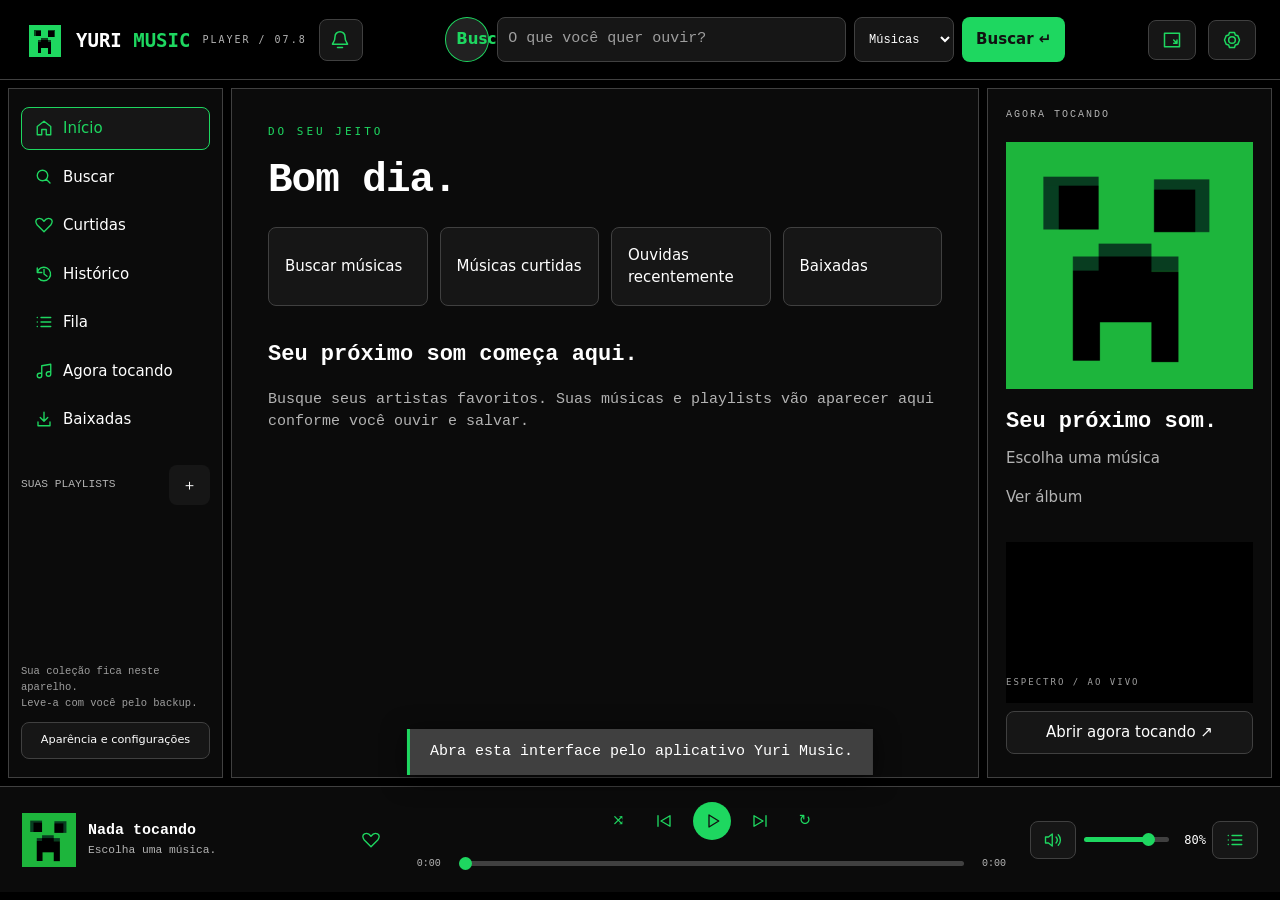
==== android/app/src/main/assets/index.html @ adcc6ab1 "Add saved Minecraft-style head selector and independent logo colors (0.7.8)" ====
<!doctype html><html lang="pt-BR"><head><meta charset="utf-8"><meta name="viewport" content="width=device-width,initial-scale=1"><meta http-equiv="Content-Security-Policy" content="default-src 'self'; font-src 'self'; script-src 'self'; style-src 'self' 'unsafe-inline'; img-src 'self' data: https://*.googleusercontent.com https://*.ggpht.com https://i.ytimg.com; media-src 'self' https://*.googlevideo.com https://offline.yuri.local http://127.0.0.1:*; connect-src https://lrclib.net; frame-src 'none'; base-uri 'none'; form-action 'none'"><title>Yuri Music</title><link rel="stylesheet" href="style.css"><link rel="stylesheet" href="mobile.css"><script type="module" src="app.js"></script></head><body class="minimalIcons">
<header><button id="brand-button" type="button" aria-label="Personalizar cabeça" title="Personalizar cabeça"><img id="brand-icon" src="app-icon.png" alt="Creeper"></button><b>YURI <span>MUSIC</span></b><small>PLAYER / 07.8</small><form id="search"><button id="header-home" type="button" data-page="home" aria-label="Início" title="Início">⌂</button><input id="query" placeholder="O que você quer ouvir?" maxlength="200" required aria-label="Buscar música ou artista"><select id="search-kind" aria-label="Tipo de busca"><option value="songs">Músicas</option><option value="albums">Álbuns</option><option value="artists">Artistas</option></select><button>Buscar ↵</button></form><button id="notifications-open" aria-label="Notificações" title="Notificações"><span class="bell-icon" aria-hidden="true"></span><small id="notifications-badge" hidden></small></button><button id="mini" aria-label="Miniplayer" title="Miniplayer">▣</button><button id="settings-open" aria-label="Configurações" title="Configurações">⚙</button></header>
<div class="workspace"><aside><nav><button data-page="home">⌂ Início</button><button data-page="search">⌕ Buscar</button><button data-page="likes">♥ Curtidas</button><button data-page="history">◷ Histórico</button><button data-page="queue">≡ Fila</button><button data-page="now">♫ Agora tocando</button></nav><div class="library-heading"><small>SUAS PLAYLISTS</small><button id="new-playlist" aria-label="Criar playlist">＋</button></div><div id="playlists"></div><p class="aside-note">Sua coleção fica neste aparelho.<br>Leve-a com você pelo backup.</p><button id="settings-sidebar">Aparência e configurações</button></aside><main><section id="home" hidden></section>
<section id="browse"><div id="detail-header" hidden></div><p class="label" id="eyebrow">SEU PRÓXIMO SOM</p><h1 id="heading">Sua música.<br>Seu universo.</h1><p id="intro">Um espaço preto, pixelado e do seu jeito.</p><div class="toolbar"><input id="filter" placeholder="Filtrar esta lista…" aria-label="Filtrar lista"><button id="play-list">▶ Ouvir lista</button><button id="rename-playlist" hidden>Renomear</button><button id="delete-playlist" hidden>Excluir playlist</button><button id="clear-history" hidden>Limpar histórico</button></div><p id="status" role="status">Busque uma música para começar.</p><div id="collections" class="collection-grid"></div><button id="artist-more" hidden>Mais músicas deste artista</button><section id="results" aria-label="Músicas"></section></section>
<section id="now" hidden><div class="now-layout"><div><img id="large-cover" alt="Capa da faixa" src="app-icon.png"><p class="label">AGORA TOCANDO</p><h1 id="large-title">Seu próximo som.</h1><p id="large-artist">Escolha uma música.</p><button id="now-like">♡ Curtir</button><button id="share">Compartilhar link</button><button id="lyrics-load">Carregar letra</button></div><div><small id="lyrics-credit">Letras via LRCLIB · disponibilidade variável</small><div id="lyrics"><p>Carregue a letra para acompanhar a música.</p></div></div></div></section></main><aside class="now-sidebar"><small>AGORA TOCANDO</small><button id="side-album-cover" class="cover-button"><img id="side-cover" src="app-icon.png" alt="Abrir álbum"></button><h2 id="side-title">Seu próximo som.</h2><button id="side-artist" class="text-link">Escolha uma música</button><button id="side-album" class="text-link">Ver álbum</button><div class="visualizer-box"><canvas id="visualizer" width="480" height="230" aria-label="Visualizador de áudio"></canvas><small id="visualizer-label">ESPECTRO / AO VIVO</small></div><button id="side-now">Abrir agora tocando ↗</button></aside></div>
<footer><div class="track-info"><img id="cover" src="app-icon.png" alt=""><div><strong id="title">Nada tocando</strong><small id="artist">Escolha uma música.</small></div><button id="like" aria-label="Curtir faixa">♡</button></div><div class="transport"><div><button id="shuffle" title="Aleatório">⤨</button><button id="previous" aria-label="Anterior">◀◀</button><button id="play" aria-label="Reproduzir ou pausar">▶</button><button id="next" aria-label="Próxima">▶▶</button><button id="repeat" title="Repetição">↻</button></div><div class="timeline"><small id="elapsed">0:00</small><input id="seek" type="range" min="0" max="100" value="0" step="0.1" aria-label="Posição da música"><small id="duration">0:00</small></div></div><div class="volume"><button id="mute" aria-label="Silenciar">♫</button><input id="volume" type="range" min="0" max="1" step="0.01" value="0.8" aria-label="Volume"><output id="volume-value" for="volume" aria-live="off">80%</output><button id="queue-open" title="Fila">≡</button></div><button id="mini-exit" hidden>Expandir ↗</button><audio id="audio" preload="none" crossorigin="anonymous"></audio><audio id="audio-next" preload="none" crossorigin="anonymous"></audio></footer>
<dialog id="settings"><div class="dialog-header"><h2>Do seu jeito.</h2><button data-close="settings">✕</button></div><div class="settings-grid"><section><h3>Aparência</h3><button id="head-settings-open" type="button">Personalizar cabeça</button><label>Cor principal<input id="primary" type="color" value="#000000"></label><label>Cor secundária<input id="accent" type="color" value="#1ed760"></label><div class="swatches" id="swatches"></div><label><input id="autoAccent" type="checkbox"> Usar uma cor da capa</label><label><input id="homeAlbumClick" type="checkbox"> Abrir álbum ao clicar nas músicas da Início</label><p class="hint">Sem álbum disponível, abre as músicas do artista. O botão ▶ sempre toca direto.</p><label><input id="minecraftFont" type="checkbox"> Fonte Minecraft</label><p class="hint">Nos títulos, menus e botões. Músicas, artistas e letras mantêm a fonte legível.</p><label><input id="retro" type="checkbox"> Fonte e bordas retrô</label><label><input id="animations" type="checkbox"> Animações suaves</label><label>Densidade<select id="density"><option value="compact">Compacta</option><option value="normal">Normal</option><option value="spacious">Espaçada</option></select></label><label>Capas <output id="cover-value"></output><input id="coverSize" type="range" min="32" max="96" step="8"></label><label>Letras da interface<input id="fontSize" type="range" min="12" max="22"></label><div id="theme-presets" class="theme-presets"></div><button id="theme-reset">Restaurar preto e verde</button><button id="save-theme">Salvar tema atual</button><div id="themes"></div></section>
<section id="updates-section"><h3>Atualizações</h3><p>Versão instalada: <b id="updates-current">0.7.8</b></p><p>Última versão: <b id="updates-latest">—</b></p><label><input id="updates-auto" type="checkbox" checked> Verificar automaticamente</label><p class="hint">Verificamos ao abrir e periodicamente com o app aberto. A instalação só começa quando você escolher atualizar. No Android, confirme a instalação na tela do sistema.</p><button id="updates-check">Verificar atualização</button><button id="updates-install" hidden>Atualizar agora</button><progress id="updates-progress" hidden aria-label="Atualização em andamento"></progress><p id="updates-status" class="hint" role="status">Você pode verificar quando quiser.</p></section><section><h3>Som</h3><label><input id="normalize" type="checkbox"> Suavizar picos de volume</label><p class="hint">Compressão suave dos picos, sem aumentar e diminuir o ganho a cada trecho. Não iguala o volume entre gravações.</p><label>Transição entre faixas <output id="fade-value"></output><input id="crossfade" type="range" min="0" max="10" step="1"></label><h4>Visualizador</h4><label><input id="visualizer-enabled" type="checkbox"> Barras pixeladas ao vivo</label><label><input id="reflection" type="checkbox"> Reflexo das barras</label><h4>Equalizador</h4><div id="equalizer"></div><button id="eq-reset">Restaurar equalizador</button><p class="hint" id="audio-info">O processamento de áudio é ativado ao reproduzir.</p></section>
<section><h3>Enquanto joga</h3><label><input id="discreet" type="checkbox"> Modo discreto, sem efeitos</label><label><input id="minimizeTray" type="checkbox"> Minimizar para a bandeja</label><label><input id="globalHotkeys" type="checkbox"> Atalhos globais</label><p class="hint">Ctrl + Alt + Espaço: pausar<br>Ctrl + Alt + → / ←: próxima / anterior<br>Ctrl + Alt + ↑ / ↓: volume<br>Teclas multimídia também são aceitas.</p><button id="always-top">Alternar sempre por cima</button><button id="mini-settings">Abrir miniplayer</button><h4>Discord</h4><label><input id="discord" type="checkbox"> Mostrar música no Discord</label><label>Application ID (público)<input id="discordId" inputmode="numeric" maxlength="22" placeholder="Preencha quando criar seu app"></label><p class="hint" id="discord-status">Precisa do Discord para PC aberto e de um Application ID próprio. Não use token de conta.</p></section>
<section><h3>Biblioteca e armazenamento</h3><button id="export">Exportar biblioteca</button><button id="import">Importar / mesclar backup</button><button id="sync-folder">Escolher pasta para sincronização</button><button id="sync-now">Sincronizar agora</button><button id="sync-off">Desligar sincronização</button><p class="hint" id="sync-status">Sem pasta selecionada.</p><p class="hint">Use uma pasta sincronizada por OneDrive, Dropbox ou outro serviço. Em outro PC, escolha a mesma pasta. No Android, escolha o mesmo arquivo por um provedor de arquivos com acesso de leitura e escrita. A sincronização ocorre enquanto o app está aberto.</p><label>Limite do cache de capas<select id="cacheMB"><option value="0">Sem cache em disco</option><option value="16">16 MB</option><option value="64">64 MB</option><option value="128">128 MB</option><option value="256">256 MB</option></select></label><button id="downloads-folder">Abrir pasta de downloads</button><button id="clear-cache">Limpar cache de capas</button><p id="cache-status" class="hint"></p><p class="hint">As músicas não são baixadas para uso offline.</p></section></div><p class="hint">Integração experimental com YouTube Music. Algumas faixas podem falhar ou ficar indisponíveis.</p></dialog>
<dialog id="notifications-dialog"><div class="dialog-header"><h2>Notificações</h2><button id="notifications-close" aria-label="Fechar notificações">×</button></div><button id="notifications-read-all">Marcar todas como lidas</button><div id="notifications-list"></div><h3>Artistas seguidos</h3><div id="notifications-following"></div><button id="notifications-refresh">Verificar lançamentos</button><p id="notifications-status" class="hint">Verificamos lançamentos ao abrir e a cada 30 minutos com o app aberto. Não são notificações push.</p></dialog><dialog id="name-dialog"><h2 id="name-title">Nome</h2><form id="name-form"><input id="name-input" maxlength="100" required aria-label="Nome"><button>Salvar</button><button type="button" data-close="name-dialog">Cancelar</button></form></dialog><dialog id="add-dialog"><div class="dialog-header"><h2>Adicionar à playlist</h2><button data-close="add-dialog">✕</button></div><div id="add-options"></div><button id="add-new">＋ Nova playlist</button></dialog><div id="update-banner" hidden role="status"><span id="update-banner-text"></span><button id="update-banner-open">Ver atualização</button><button id="update-banner-close" aria-label="Lembrar depois">×</button></div><div id="toast" role="status" hidden></div><dialog id="head-picker" aria-labelledby="head-picker-title"><div class="dialog-header"><h2 id="head-picker-title">Sua cabeça, seu estilo.</h2><button id="head-close" type="button" aria-label="Fechar personalização">✕</button></div><p class="hint">Escolha uma cabeça e como ela recebe as cores.</p><div id="head-options" role="group" aria-label="Cabeças"></div><label>Cor da cabeça<select id="head-mode"><option value="theme">Seguir o tema</option><option value="original">Cor original</option><option value="custom">Cor personalizada</option></select></label><label id="head-custom-label" hidden>Escolha uma cor<input id="head-color" type="color" value="#1ed760"></label><p class="hint">Sua escolha fica salva neste aparelho. No Windows, também muda o ícone da janela enquanto o app está aberto.</p></dialog></body></html>
---- android/app/src/main/assets/style.css ----
:root{--accent:#1ed760;--cover:56px;--font:15px;--row:10px;color-scheme:dark}*{box-sizing:border-box}body{margin:0;background:var(--primary);color:var(--text);font:var(--font)/1.5 system-ui}body.retro{font-family:Consolas,'Courier New',monospace}button,input,select{font:inherit}button{cursor:pointer;background:var(--raised);color:var(--text);border:1px solid var(--border);border-radius:5px;padding:9px 13px}button:hover,button.active{border-color:var(--accent-readable);color:var(--accent-readable)}button:disabled{opacity:.4;cursor:wait}input,select{background:var(--raised);color:var(--text);border:1px solid var(--border);padding:10px;min-width:0}input[type=checkbox],input[type=range]{accent-color:var(--accent-readable)}input[type=range]{padding:0;cursor:pointer}input[type=color]{width:46px;padding:3px}body.retro button,body.retro input,body.retro select{border-radius:0}body.animations:not(.discreet) button{transition:background .15s,color .15s}header{height:80px;display:flex;align-items:center;gap:12px;padding:16px 24px;border-bottom:1px solid var(--border)}header>img{width:32px;image-rendering:pixelated}header b{white-space:nowrap;font:700 19px monospace}span,.label{color:var(--accent-readable)}small{color:var(--muted);font-size:.75em}header>small{font:10px monospace;letter-spacing:2px}form{display:flex;gap:8px}header form{max-width:620px;flex:1;margin:auto}#query{width:100%}header form button,#play,#name-form button:first-of-type{background:var(--accent);color:var(--primary);border-color:transparent;font-weight:700}.workspace{display:grid;grid-template-columns:230px 1fr;height:calc(100vh - 194px);gap:8px;padding:8px}aside,main{background:var(--surface);border:1px solid var(--border);overflow:auto}aside{padding:18px 12px;display:flex;flex-direction:column}nav{display:grid;gap:6px}nav button{border-color:transparent;background:none;text-align:left}nav button.active{background:var(--raised);color:var(--accent-readable)}.library-heading{display:flex;align-items:center;justify-content:space-between;margin:24px 0 8px}.library-heading button{border:0}.aside-note{font-size:.7em;color:var(--subtle);margin-top:auto;padding-top:25px}#playlists{display:grid;gap:6px}#playlists button{overflow:hidden;text-overflow:ellipsis;white-space:nowrap;text-align:left;background:none;border:0}#settings-sidebar{font-size:.75em}main{padding:32px 36px}h1{font-size:clamp(26px,3.2vw,48px);line-height:1.1;margin:14px 0 20px;letter-spacing:-1px}p{color:var(--muted)}.label{font:11px monospace;letter-spacing:3px}.toolbar{display:flex;gap:8px;flex-wrap:wrap;margin-top:26px}.toolbar input{flex:1;max-width:330px}#status{min-height:22px;font-size:.8em;margin:18px 0}#results{display:grid;gap:5px}.song{display:flex;align-items:center;gap:12px;background:var(--raised);padding:var(--row);border:1px solid transparent;border-bottom-color:var(--hover)}.song.active{border-left-color:var(--accent-readable);background:color-mix(in srgb,var(--accent) 12%,var(--primary))}.song.dragging{opacity:.4}.song img{height:var(--cover);width:var(--cover);object-fit:cover;flex-shrink:0}.song .song-play{flex:1;text-align:left;border:0;background:none;min-width:70px;padding:0}.song strong,.song small{display:block;overflow:hidden;text-overflow:ellipsis;white-space:nowrap}.song .actions{display:flex;gap:4px}.song .actions button{padding:7px 9px;background:none}.row-number{font-size:.7em;width:23px;color:var(--subtle)}.duration-label{min-width:40px;text-align:right}footer{height:106px;display:flex;align-items:center;gap:20px;padding:12px 22px;background:var(--surface);border-top:1px solid var(--border)}.track-info{width:30%;display:flex;align-items:center;gap:12px;min-width:0}.track-info img{width:54px;height:54px;object-fit:cover}.track-info div{min-width:0;flex:1}.track-info strong,.track-info small{display:block;overflow:hidden;white-space:nowrap;text-overflow:ellipsis}.track-info button{border:0;background:none;color:var(--accent-readable);font-size:21px}.transport{flex:1;text-align:center}.transport>div:first-child{display:flex;justify-content:center;gap:10px;align-items:center}.transport button{background:none;border:0;padding:5px 10px}#play{width:38px;height:38px;border-radius:50%;padding:0}.timeline{display:flex;align-items:center;gap:12px;margin-top:10px}.timeline input{width:100%}.timeline small{font-size:10px;min-width:32px}.volume{display:flex;align-items:center;gap:6px;width:180px}.volume input{width:90px}audio{display:none}.now-layout{display:grid;grid-template-columns:minmax(200px,1fr) minmax(200px,1fr);gap:40px;max-width:1000px;margin:auto}.now-layout img{max-width:420px;width:100%;aspect-ratio:1;object-fit:cover}#lyrics{max-height:60vh;overflow:auto;padding:20px 4px}#lyrics p{font-size:1.3em;color:var(--muted)}#lyrics p.current{color:var(--accent-readable);font-weight:700}dialog{background:var(--raised);color:var(--text);border:1px solid var(--border);max-width:1050px;width:90%;max-height:90vh;padding:24px}dialog::backdrop{background:#000b}.dialog-header{display:flex;align-items:center;justify-content:space-between}.dialog-header h2{margin:0}.settings-grid{display:grid;grid-template-columns:1fr 1fr;gap:22px}.settings-grid section{padding:16px;border:1px solid var(--border)}.settings-grid h3{color:var(--accent-readable);margin-top:0}label{display:flex;align-items:center;justify-content:space-between;gap:12px;margin:14px 0}label input[type=checkbox]{margin-right:auto;order:2}label input[type=range]{max-width:150px}label input:not([type]){max-width:200px}.hint{font-size:.75em;color:var(--muted);line-height:1.6}.swatches{display:flex;gap:8px}.swatches button{width:28px;height:28px;padding:0;background:var(--swatch)}#equalizer label{font-size:.8em}#themes button{margin:4px}.theme-row{display:flex;align-items:center;justify-content:space-between}.theme-row button:first-child{flex:1;text-align:left}#name-dialog{max-width:450px}#name-form{flex-wrap:wrap}#name-input{width:100%}#add-dialog{max-width:450px}#add-options{display:grid;gap:8px;margin:18px 0}#toast{position:fixed;bottom:125px;left:50%;transform:translateX(-50%);padding:12px 20px;max-width:85vw;background:var(--border);border-left:3px solid var(--accent);box-shadow:0 4px 24px #0009;z-index:20}.discreet *{animation:none!important;transition:none!important}.mini header,.mini .workspace,.mini .volume,.mini .timeline,.mini #shuffle,.mini #repeat{display:none}.mini footer{height:100vh;padding:10px;gap:8px}.mini .track-info{width:54%;gap:8px}.mini .track-info img{width:42px;height:42px}.mini .track-info strong{font-size:12px}.mini .track-info small{font-size:10px}.mini .transport{flex:none}.mini .transport>div:first-child{gap:0}.mini .transport button{font-size:12px;padding:4px}.mini #mini-exit{display:block;font-size:10px;padding:5px}.mini #play{width:30px;height:30px}@media(max-width:850px){header>small{display:none}.workspace{grid-template-columns:170px 1fr}main{padding:24px 18px}.volume{width:100px}.volume input{width:55px}.song .duration-label,.row-number{display:none}.settings-grid{grid-template-columns:1fr}.now-layout{gap:20px}header{padding:14px}}@media(max-width:600px){header{height:110px;flex-wrap:wrap;gap:8px}header form{order:3;width:100%;max-width:none;flex-basis:100%}header b{flex:1}header>img{width:25px}header button{padding:6px 9px}.workspace{height:calc(100vh - 245px);grid-template-columns:1fr;display:block;padding-top:48px;position:relative}aside{position:absolute;top:0;left:0;right:0;height:44px;padding:0;overflow-x:auto}aside nav{display:flex;white-space:nowrap}aside nav button{font-size:12px;padding:10px}aside>*:not(nav){display:none}main{height:100%;padding:18px 12px}.song{gap:8px}.song .actions button{padding:5px}.song .actions button.share-row{display:none}.song img{width:42px;height:42px}.song small{font-size:10px}.toolbar button{font-size:12px}footer{height:127px;padding:8px 12px;flex-wrap:wrap;gap:5px}.track-info{width:65%;flex:1}.track-info img{width:36px;height:36px}.track-info strong{font-size:12px}.volume{width:90px}.transport{flex-basis:100%;display:flex;align-items:center;gap:10px}.transport>div:first-child{gap:0}.transport .timeline{flex:1;margin:0;gap:4px}.timeline small{font-size:9px;min-width:26px}#play{width:30px;height:30px}.now-layout{grid-template-columns:1fr}.now-layout img{max-width:240px}#lyrics{max-height:none}.settings-grid section{padding:10px}dialog{width:96%;padding:14px}.song .actions .move{display:none}#toast{bottom:145px}}

.workspace{grid-template-columns:215px minmax(0,1fr) 285px}.now-sidebar{padding:18px;gap:8px}.now-sidebar>small{font-size:10px;letter-spacing:2px}.cover-button{padding:0;margin-top:12px;background:none;border:0}.cover-button img{width:100%;aspect-ratio:1;object-fit:cover;display:block}.now-sidebar h2{font-size:22px;line-height:1.2;margin:12px 0 0}.text-link{background:none;border:0;text-align:left;padding:4px 0;color:var(--muted)}.text-link:hover{color:var(--accent-readable);text-decoration:underline}.visualizer-box{background:var(--primary);padding:10px 0;margin-top:22px}.visualizer-box canvas{display:block;width:100%;height:auto}.visualizer-box small{font:9px monospace;letter-spacing:2px;color:var(--subtle)}.discreet .visualizer-box{display:none}.collection-grid{display:grid;grid-template-columns:repeat(auto-fill,minmax(135px,1fr));gap:15px;margin:20px 0}.collection{padding:10px;text-align:left;background:var(--raised)}.collection img{width:100%;aspect-ratio:1;object-fit:cover}.collection b,.collection small{display:block;margin-top:8px}.detail-hero{display:flex;gap:25px;align-items:end;margin-bottom:24px}.detail-hero img{width:180px;aspect-ratio:1;object-fit:cover}.detail-hero p{font-size:12px;max-height:110px;overflow:auto}.detail-hero h2{font-size:30px;margin:5px 0}header form select{max-width:110px;font-size:12px}.album-row{font-size:11px;color:var(--muted)}.artist-link{cursor:pointer}.artist-link:hover{color:var(--accent-readable);text-decoration:underline}@media(max-width:1150px){.workspace{grid-template-columns:185px minmax(0,1fr) 230px}.now-sidebar{padding:12px}main{padding:25px 20px}.song{gap:8px}.song .actions button{padding:6px}.song .actions .share-row{display:none}}@media(max-width:950px){.workspace{grid-template-columns:170px minmax(0,1fr)}.now-sidebar{display:none}}@media(max-width:600px){.workspace{display:block}.now-sidebar{display:none}header form select{max-width:80px}.detail-hero img{width:110px}.detail-hero{gap:15px}.detail-hero h2{font-size:24px}}


.now-layout .visualizer-box{max-width:420px}.now-layout .visualizer-box canvas{width:100%;height:auto}

/* Keep the search controls readable without wrapping or shrinking labels. */
header form{min-width:0;align-items:stretch}header form #query{flex:1 1 0;width:0;min-width:0}header form select{flex:0 0 100px;width:100px;max-width:none}header form button{flex:0 0 auto;white-space:nowrap}
@media(min-width:601px) and (max-width:1100px){header{height:124px;flex-wrap:wrap;gap:8px;padding:10px 16px}header b{flex:1}header>small{display:none}header form{order:3;flex:1 0 100%;width:100%;max-width:none;margin:0;height:44px}.workspace{height:calc(100vh - 238px)}}
@media(max-width:600px){header form select{flex-basis:90px;width:90px}header form button{padding:8px 10px}}

.volume{width:228px;flex-shrink:0}.volume #volume{min-width:35px;flex:1}.volume output{min-width:4ch;text-align:right;color:var(--text);font:12px monospace;font-variant-numeric:tabular-nums}.pixel-icon::before{content:'';display:inline-block;width:20px;height:20px;background:currentColor;mask:var(--pixel) center/contain no-repeat;image-rendering:pixelated;vertical-align:middle;flex-shrink:0}nav button.pixel-icon{display:flex;align-items:center;gap:10px}.pixel-only{font-size:0!important}.pixel-only::before{width:18px;height:18px}#mobile-nav span.pixel-icon{font-size:0!important}#mobile-nav span.pixel-icon::before{width:24px;height:24px}@media(max-width:950px){.volume{width:190px}.volume input{width:50px}}@media(max-width:600px){.volume{width:170px}.volume input{width:40px}}

.pixel-icon::before{width:18px;height:18px}#mobile-nav span.pixel-icon::before{width:20px;height:20px}


@font-face{font-family:YuriMinecraft;src:url('fonts/Minecraft.ttf') format('truetype');font-weight:400;font-style:normal;font-display:swap}
body.minecraftFont header b,body.minecraftFont h1,body.minecraftFont h2,body.minecraftFont h3,body.minecraftFont h4,body.minecraftFont button:not(.pixel-only),body.minecraftFont summary{font-family:YuriMinecraft,system-ui,sans-serif;font-weight:400;letter-spacing:0;line-height:1.45}
body.minecraftFont .song .song-play,body.minecraftFont .song .song-play *,body.minecraftFont .track-info strong,body.minecraftFont .track-info small,body.minecraftFont #large-title,body.minecraftFont #large-artist,body.minecraftFont #side-title,body.minecraftFont #side-artist,body.minecraftFont #lyrics p,body.minecraftFont .collection b,body.minecraftFont .collection small,body.minecraftFont #playlists button,body.minecraftFont .mobile-playlist-row,body.minecraftFont .detail-hero h2{font-family:system-ui,sans-serif;font-weight:inherit;letter-spacing:normal}

#settings-open.pixel-icon::before,#mini.pixel-icon::before{width:20px;height:20px}#mini-settings.pixel-icon,#mobile-pip.pixel-icon{display:inline-flex;align-items:center;justify-content:center;gap:7px}

body.minimalIcons button,body.minimalIcons input,body.minimalIcons select{border-radius:8px}body.minimalIcons nav button{font-family:system-ui,sans-serif;font-weight:500}body.minimalIcons #play,body.minimalIcons #mobile-play{border-radius:50%}.home-shortcuts{display:grid;grid-template-columns:repeat(auto-fit,minmax(150px,1fr));gap:12px;margin:24px 0 32px}.home-shortcuts button{text-align:left;min-height:64px;background:var(--raised);padding:16px}.home-cards{display:grid;grid-template-columns:repeat(auto-fill,minmax(135px,1fr));gap:16px;margin:18px 0 32px}.home-card{min-width:0;text-align:left;border:0;background:var(--raised);padding:12px}.home-card img{width:100%;aspect-ratio:1;object-fit:cover}.home-card strong,.home-card small{display:block;overflow:hidden;text-overflow:ellipsis;white-space:nowrap;margin-top:8px;font-family:system-ui,sans-serif}.home-card small{margin-top:4px}#home h2{font-size:22px}@media(max-width:600px){.home-shortcuts{grid-template-columns:repeat(2,minmax(0,1fr));gap:8px}.home-shortcuts button{font-size:13px;padding:12px}.home-cards{grid-template-columns:repeat(2,minmax(0,1fr));gap:10px}#home h1{font-size:26px}}
body.minimalIcons:not(.minecraftFont) button:not(.pixel-only){font-family:system-ui,sans-serif}

:root{--primary:#000;--surface:#0b0b0b;--raised:#151515;--hover:#222;--border:#404040;--text:#fff;--muted:#b3b3b3;--subtle:#999;--accent-text:#111;--accent-readable:#1ed760}header form button,#play,#name-form button:first-of-type,#mobile-search-zone form>button,.mobile-compact-actions #mobile-play,#mobile-full-controls #play{color:var(--accent-text)}.theme-presets{display:flex;gap:6px;flex-wrap:wrap;margin:16px 0}.theme-presets button{font-size:12px}#theme-reset{margin:6px 0}body,dialog,button,input,select{color:var(--text)}::placeholder{color:var(--subtle)}#toast{color:var(--text)}.volume output{color:var(--text)}

/* Theme the range widgets explicitly; native controls can ignore dark accents. */
input[type=range]{appearance:none;-webkit-appearance:none;background:transparent;border:0;height:24px;accent-color:var(--accent-readable)}input[type=range]::-webkit-slider-runnable-track{height:5px;border-radius:8px;background:linear-gradient(to right,var(--accent-readable) 0%,var(--accent-readable) var(--range-fill,0%),var(--border) var(--range-fill,0%),var(--border) 100%)}input[type=range]::-webkit-slider-thumb{-webkit-appearance:none;width:13px;height:13px;margin-top:-4px;border-radius:50%;border:0;background:var(--accent-readable)}input[type=range]::-moz-range-track{height:5px;border-radius:8px;background:var(--border)}input[type=range]::-moz-range-progress{height:5px;border-radius:8px;background:var(--accent-readable)}input[type=range]::-moz-range-thumb{width:13px;height:13px;border-radius:50%;border:0;background:var(--accent-readable)}input[type=range]:focus-visible{outline:2px solid var(--accent-readable);outline-offset:3px}input[type=checkbox]{accent-color:var(--accent-readable)}nav button.pixel-icon::before,.transport button:not(#play),#settings-open,#mini,#mute,#queue-open,.track-info #like{color:var(--accent-readable)}nav button.active{border-color:var(--accent-readable)}#mobile-nav button.active>span{color:var(--accent-readable)}.song.active{background:color-mix(in srgb,var(--accent) 12%,var(--surface));border-left-color:var(--accent-readable)}.mobile-search-tabs button.active{color:var(--accent-text)}

#update-banner:not([hidden]){position:fixed;z-index:40;left:50%;bottom:125px;transform:translateX(-50%);display:flex;align-items:center;gap:10px;width:max-content;max-width:92vw;padding:12px;background:var(--raised);color:var(--text);border:1px solid var(--accent-readable);border-radius:12px;box-shadow:0 6px 30px #0006;font:13px system-ui}#updates-progress:not([hidden]){display:block;width:100%;margin:16px 0;accent-color:var(--accent-readable)}#updates-install{margin:5px;background:var(--accent);color:var(--accent-text)}@media(max-width:600px){#update-banner:not([hidden]){bottom:155px;flex-wrap:wrap;justify-content:center;font-size:12px}.mini #update-banner{display:none!important}}

#notifications-open{position:relative;flex:none;width:44px;height:42px;padding:10px;color:var(--accent-readable)}.bell-icon{display:block;width:20px;height:20px;background:currentColor;mask:url('data:image/svg+xml,%3Csvg xmlns="http://www.w3.org/2000/svg" viewBox="0 0 24 24"%3E%3Cpath d="M18 8a6 6 0 0 0-12 0c0 7-3 7-3 9h18c0-2-3-2-3-9ZM9 21h6" fill="none" stroke="black" stroke-width="1.8" stroke-linecap="round" stroke-linejoin="round"/%3E%3C/svg%3E') center/contain no-repeat}#notifications-badge:not([hidden]){position:absolute;right:-5px;top:-6px;border-radius:20px;padding:2px 5px;min-width:18px;background:var(--accent);color:var(--accent-text);font:700 10px system-ui}#notifications-dialog{max-width:650px}#notifications-list{display:grid;gap:10px;margin:18px 0}.notice{padding:14px;background:var(--surface);border:1px solid var(--border);border-radius:10px}.notice.unread{border-left:3px solid var(--accent-readable)}.notice h3{margin:0;font:600 15px system-ui}.notice p{margin:8px 0}.notice small{display:block;margin-bottom:10px}.notice button{margin:3px;font-size:12px}.following-row{display:flex;justify-content:space-between;gap:8px;margin:8px 0}.following-row button:first-child{min-width:0;overflow:hidden;text-overflow:ellipsis;text-align:left}#follow-artist{margin-top:14px;color:var(--accent-readable);border-color:var(--accent-readable)}.mini #notifications-dialog{display:none}header b{min-width:0}@media(max-width:600px){#notifications-open{width:36px;height:38px;padding:8px}#notifications-list button{font-size:12px}.following-row button{font-size:12px}header b{font-size:16px}}

.home-card{position:relative}.home-card .home-open{display:block;width:100%;padding:0;border:0;background:none;color:var(--text);text-align:left;min-width:0;border-radius:0}.home-card .home-open:hover{color:var(--text)}.home-card .home-open:focus-visible{outline:2px solid var(--accent-readable);outline-offset:4px}.home-card .home-play{position:absolute;top:20px;right:20px;width:34px;height:34px;min-height:34px;padding:0;border:0;border-radius:50%;background:var(--accent);color:var(--accent-text);box-shadow:0 2px 8px #0006;opacity:0;z-index:1}.home-card:hover .home-play,.home-card:focus-within .home-play{opacity:1}@media(hover:none),(max-width:600px){.home-card .home-play{opacity:1;top:16px;right:16px}}

.music-title-link:not([aria-disabled=true]){cursor:pointer}.music-title-link:not([aria-disabled=true]):hover,.music-title-link:not([aria-disabled=true]):focus-visible{color:var(--accent-readable);text-decoration:underline;text-underline-offset:3px}.music-title-link:focus-visible{outline:2px solid var(--accent-readable);outline-offset:3px}

#search #header-home{flex:0 0 44px;width:44px;min-width:44px;padding:10px;background:var(--raised);color:var(--accent-readable);border:1px solid var(--border);border-radius:50%}#search #header-home:hover,#search #header-home.active{border-color:var(--accent-readable);background:var(--hover)}#search #header-home::before{width:20px;height:20px}

.home-card.active,.song.active{box-shadow:inset 0 0 0 2px var(--accent);border-radius:0}.song.active{border-color:var(--accent)}

/* Track titles follow the selected accent on pointer hover and keyboard focus. */
.song:hover .song-play strong,.song .song-play:focus-visible strong,.home-card:hover .home-open strong,.home-card .home-open:focus-visible strong{color:var(--accent-readable)}

#brand-button{flex:none;display:grid;place-items:center;width:40px;height:40px;min-width:40px;padding:4px;background:none;border:1px solid transparent;border-radius:6px}#brand-button:hover,#brand-button:focus-visible{border-color:var(--accent-readable)}#brand-icon{width:32px;height:32px;image-rendering:pixelated}#head-picker{max-width:470px}#head-options{display:grid;grid-template-columns:repeat(4,minmax(0,1fr));gap:10px;margin:20px 0}#head-options button{display:grid;justify-items:center;gap:9px;min-width:0;padding:10px 5px}#head-options img{width:64px;max-width:100%;aspect-ratio:1;image-rendering:pixelated}#head-options span{font:12px system-ui;color:var(--text)}#head-options button[aria-pressed=true]{border-color:var(--accent-readable);box-shadow:inset 0 0 0 1px var(--accent-readable)}#head-picker [hidden]{display:none!important}@media(max-width:600px){#brand-button{width:34px;height:36px;min-width:34px}#brand-icon{width:26px;height:26px}#head-options{grid-template-columns:repeat(2,minmax(0,1fr))}}
---- android/app/src/main/assets/mobile.css ----
@media(max-width:1024px){
 :root{--mobile-header:58px;--mobile-nav:64px;--mobile-player:70px}
 html,body{height:100%;width:100%;overflow:hidden}body,body.retro{font-family:system-ui,-apple-system,sans-serif;font-size:15px;line-height:1.4;letter-spacing:0}button,input,select{-webkit-tap-highlight-color:transparent}button{min-height:40px}button:focus-visible{outline:2px solid var(--accent);outline-offset:2px}
 header{height:var(--mobile-header);padding:10px 16px;display:flex;flex-wrap:nowrap;gap:9px;background:var(--primary);border-bottom:0}header>img{width:26px;height:26px}header b{font:700 18px monospace;flex:1}header>small,header #mini{display:none}header #settings-open{height:38px;min-height:38px;width:38px;border:0;background:var(--raised);font-size:20px;border-radius:10px}
 .workspace{display:block;position:relative;height:calc(100dvh - var(--mobile-header) - var(--mobile-nav) - env(safe-area-inset-bottom));margin:0;padding:0;border:0}.has-track .workspace{height:calc(100dvh - var(--mobile-header) - var(--mobile-nav) - var(--mobile-player) - env(safe-area-inset-bottom))}.mobile-player .workspace{height:calc(100dvh - var(--mobile-header) - var(--mobile-nav) - env(safe-area-inset-bottom))}
 .workspace>aside{display:none!important}main{height:100%;width:100%;padding:12px 16px 20px;background:var(--surface);border:0;overflow-y:auto;overflow-x:hidden;overscroll-behavior:contain;scroll-padding-top:14px}#browse{min-width:0}#eyebrow,#intro{display:none!important}#heading{font:700 25px/1.15 system-ui;margin:8px 0 18px;letter-spacing:-.6px}#mobile-search-zone{margin-bottom:15px}#mobile-search-zone form{display:flex;flex-wrap:nowrap;margin:0;max-width:none;gap:0;border:1px solid var(--border);background:var(--raised);border-radius:12px;padding:2px;align-items:center}#mobile-search-zone #query{padding:12px;border:0;background:none;font-family:inherit;height:46px;font-size:15px;outline:0;width:100%;flex:1}#mobile-search-zone #search-kind{display:none}#mobile-search-zone form>button{flex:none;width:44px;height:42px;min-height:42px;padding:0;border:0;border-radius:9px;background:var(--accent);color:var(--primary);font-size:24px}
 .mobile-search-tabs{display:flex;gap:8px;margin-top:12px}.mobile-search-tabs button{min-height:34px;padding:6px 15px;border:1px solid var(--border);border-radius:20px;background:var(--raised);font-size:12px;color:var(--muted)}.mobile-search-tabs button.active{background:var(--accent);border-color:var(--accent-readable);color:var(--primary);font-weight:700}
 .toolbar{margin:10px 0 0;gap:8px;flex-wrap:wrap;align-items:center}.toolbar input{max-width:none;flex:1;min-width:100px;height:38px;border-radius:9px;font-size:12px;padding:8px 10px}.toolbar button{min-height:38px;font:600 12px system-ui;padding:8px 12px;border-radius:9px}.mobile-search-page .toolbar{display:none}#status{font:12px/1.5 system-ui;color:var(--muted);margin:10px 0 14px;min-height:0}#results{gap:3px}.song{width:100%;padding:9px 0;gap:12px;border:0;border-radius:9px;background:transparent;min-width:0;min-height:68px}.song.active{background:#121b15;border:0;padding-left:7px;padding-right:3px}.song>img{width:48px;height:48px;flex-shrink:0;border-radius:5px}.song .song-play{font-family:system-ui;min-width:0;flex:1;padding:0;min-height:48px}.song strong{font:600 14px/1.4 system-ui;white-space:nowrap;letter-spacing:0}.song small{font:12px/1.5 system-ui;color:var(--muted);white-space:nowrap}.song .actions,.song .row-number,.song>.duration-label{display:none!important}.song .mobile-row-menu{display:block;width:38px;flex:none;min-height:44px;border:0;background:none;font:700 24px system-ui;padding:0;color:var(--muted)}
 .collection-grid{grid-template-columns:repeat(2,minmax(0,1fr));gap:14px;margin:14px 0}.collection{min-width:0;padding:8px;border-radius:10px;background:var(--raised)}.collection img{border-radius:5px}.collection b{font:600 14px/1.3 system-ui}.collection small{font:12px system-ui;overflow:hidden;text-overflow:ellipsis}.detail-hero{display:block;margin:4px 0 18px;text-align:center}.detail-hero>img{width:min(56vw,220px);border-radius:8px;margin:0 auto 12px;display:block}.detail-hero h2{font:700 24px/1.2 system-ui;margin:7px 0;letter-spacing:-.5px}.detail-hero small{font:10px monospace}.detail-hero p{display:none}.detail-hero .text-link{font:14px system-ui;text-align:center}#artist-more{font:600 12px system-ui;min-height:38px;margin-bottom:12px}
 footer{display:none;position:fixed;z-index:12;bottom:calc(var(--mobile-nav) + env(safe-area-inset-bottom));left:8px;right:8px;width:auto;height:var(--mobile-player);padding:9px 10px;border:1px solid var(--border);border-radius:12px;background:var(--raised);align-items:center;gap:7px;flex-wrap:nowrap}.has-track footer{display:flex}.mobile-player footer{display:none}footer>.transport,footer>.volume,footer>#mini-exit{display:none!important}.track-info{flex:1;width:auto;gap:9px;min-width:0;height:50px;cursor:pointer}.track-info img{width:42px;height:42px;border-radius:5px}.track-info>div{flex:1}.track-info strong{font:600 13px/1.4 system-ui}.track-info small{font:11px/1.5 system-ui}.track-info>#like{display:none}.mobile-compact-actions{display:flex;align-items:center;gap:4px}.mobile-compact-actions button{width:38px;min-height:42px;border:0;background:none;padding:0;font-size:20px}.mobile-compact-actions #mobile-play{background:var(--accent);color:var(--primary);width:38px;height:38px;min-height:38px;border-radius:50%;font-size:19px;font-weight:700}.mobile-compact-progress{position:absolute;bottom:0;left:10px;right:10px;height:2px;background:var(--border);overflow:hidden;border-radius:2px}.mobile-compact-progress>div{height:100%;width:0;background:var(--accent)}
 #mobile-nav{position:fixed;left:0;right:0;bottom:0;height:calc(var(--mobile-nav) + env(safe-area-inset-bottom));padding:7px 10px calc(7px + env(safe-area-inset-bottom));display:grid;grid-template-columns:repeat(5,1fr);z-index:14;background:var(--surface);border-top:1px solid var(--border);gap:4px}#mobile-nav button{display:flex;flex-direction:column;align-items:center;justify-content:center;gap:4px;border:0;background:none;padding:3px;font:11px/1.2 system-ui;min-width:0;min-height:48px;color:var(--muted)}#mobile-nav button>span{font:23px/1 system-ui;color:inherit}#mobile-nav button.active{color:var(--accent-readable)}
 #mobile-library h1{font:700 25px system-ui;letter-spacing:-.5px;margin:8px 0 18px}.mobile-library-quick{display:grid;grid-template-columns:1fr 1fr;gap:10px}.mobile-library-quick button{display:flex;align-items:center;text-align:left;gap:12px;padding:16px 12px;min-height:76px;border-radius:12px;border-color:var(--border);background:var(--raised);font:600 14px system-ui}.mobile-library-quick span{font-size:24px}.mobile-library-title{display:flex;justify-content:space-between;align-items:center;margin:24px 0 10px}.mobile-library-title h2{font:700 18px system-ui;margin:0}.mobile-library-title button{border:0;background:none;color:var(--accent-readable);font:600 13px system-ui}#mobile-playlists{display:grid;gap:8px}.mobile-playlist-row{display:flex;align-items:center;text-align:left;gap:12px;width:100%;padding:10px;background:none;border:0;border-radius:9px;min-width:0}.mobile-playlist-row .mobile-playlist-icon{font-size:24px;width:48px;height:48px;display:grid;place-items:center;background:var(--hover);border-radius:8px;flex-shrink:0}.mobile-playlist-row>div{min-width:0}.mobile-playlist-row b{font:600 15px system-ui;display:block;white-space:nowrap;overflow:hidden;text-overflow:ellipsis}.mobile-playlist-row small{font:12px system-ui;display:block;margin-top:5px}.mobile-empty{font:14px/1.6 system-ui;color:var(--muted);padding:20px 8px;text-align:center}
 #now .now-layout{display:block;max-width:470px;margin:0 auto;text-align:center}#now #large-cover{display:block;width:min(70vw,310px);max-width:none;margin:8px auto 16px;border-radius:12px}#now .label{display:none}#large-title{font:700 24px/1.2 system-ui;letter-spacing:-.5px;margin:6px 0 8px}#large-artist{font:14px system-ui;margin:0 0 14px;color:var(--muted)}#now-like,#share,#lyrics-load{font:12px system-ui;padding:8px 12px;min-height:36px;border-radius:18px;margin:3px 2px;background:var(--raised);border-color:var(--border)}#mobile-full-controls{margin:18px 0 10px}#mobile-full-controls .transport{display:flex;flex-direction:column-reverse;text-align:center;gap:14px}#mobile-full-controls .transport>div:first-child{display:flex;justify-content:space-evenly;gap:10px;width:100%;align-items:center}#mobile-full-controls .transport button{border:0;background:none;font:22px system-ui;min-height:44px;width:44px;padding:0}#mobile-full-controls #play{background:var(--accent);color:var(--primary);border-radius:50%;height:56px;width:56px;font-size:24px}#mobile-full-controls .timeline{display:flex;margin:0;gap:10px;width:100%}#mobile-full-controls .timeline input{width:100%;height:24px}#mobile-full-controls .timeline small{font:11px monospace;min-width:32px}#mobile-full-controls .volume{display:flex;width:100%;justify-content:center;margin:18px 0 8px;gap:12px}#mobile-full-controls .volume input{width:150px;height:26px}#mobile-full-controls .volume button{border:0;background:none;width:38px;min-height:38px}#mobile-player-back{border:0;background:var(--raised);width:36px;border-radius:50%;font-size:20px;padding:0}#now .visualizer-box{margin:12px auto;max-width:330px;padding:0}#now .visualizer-box canvas{max-height:130px}#lyrics-credit{display:block;margin-top:22px;font:11px system-ui}#lyrics{text-align:left;padding:12px 6px;max-height:none}#lyrics p{font:500 20px/1.5 system-ui}
 dialog{width:calc(100% - 20px);max-width:500px;max-height:88dvh;padding:18px;border-radius:17px;border:1px solid var(--border);overflow-x:hidden}dialog h2{font:700 22px system-ui}dialog h3{font:700 17px system-ui}.settings-grid{display:block}.settings-grid section{padding:12px;border-radius:12px;margin:14px 0}label{font:14px/1.4 system-ui}label input[type=range]{max-width:42%}.hint{font:12px/1.6 system-ui}#settings button{font-size:13px;max-width:100%;white-space:normal}.dialog-header{position:sticky;top:-18px;background:var(--raised);padding:10px 0;z-index:2}#mobile-song-menu{position:fixed;top:auto;bottom:0;left:0;right:0;width:100%;max-width:600px;max-height:82dvh;margin:0 auto;border-radius:20px 20px 0 0;padding:20px 18px calc(18px + env(safe-area-inset-bottom))}#mobile-song-menu h2{font-size:19px;margin:0 0 4px}#mobile-song-menu>p{font-size:13px;margin:0 0 16px}#mobile-song-options{display:grid;gap:3px}#mobile-song-options button{display:block;text-align:left;padding:12px;border:0;background:none;border-radius:8px;font:14px system-ui;min-height:46px}#mobile-song-options button:hover{background:var(--border)}#mobile-song-close{float:right;width:36px;border:0;background:none;font-size:19px;padding:0}#toast{bottom:calc(var(--mobile-nav) + var(--mobile-player) + 15px + env(safe-area-inset-bottom));max-width:90vw;width:max-content;font:13px/1.4 system-ui;border-radius:10px;padding:12px 16px}
 .mobile-setting-group{border:1px solid var(--border);border-radius:12px;margin:12px 0;background:var(--raised)}.mobile-setting-group>summary{padding:16px;font:600 15px system-ui;cursor:pointer;color:var(--accent-readable)}.mobile-setting-group>section{border:0;margin:0!important;padding:0 14px 14px!important;background:var(--raised)}.mobile-keyboard #mobile-nav,.mobile-keyboard footer{display:none!important}.mobile-keyboard .workspace{height:calc(100dvh - var(--mobile-header))}.mini #mobile-nav,.mini .mobile-compact-progress{display:none}.mini footer{display:flex!important;bottom:0;left:0;right:0;border-radius:0;height:100dvh}.mini footer>.transport{display:block!important}.mini footer .mobile-compact-actions{display:none}.mini #mini-exit{display:block!important}
}
@media(min-width:1025px){#mobile-nav,#mobile-library,#mobile-search-zone,#mobile-full-controls,.mobile-row-menu,.mobile-compact-actions,.mobile-compact-progress,#mobile-player-back{display:none!important}}
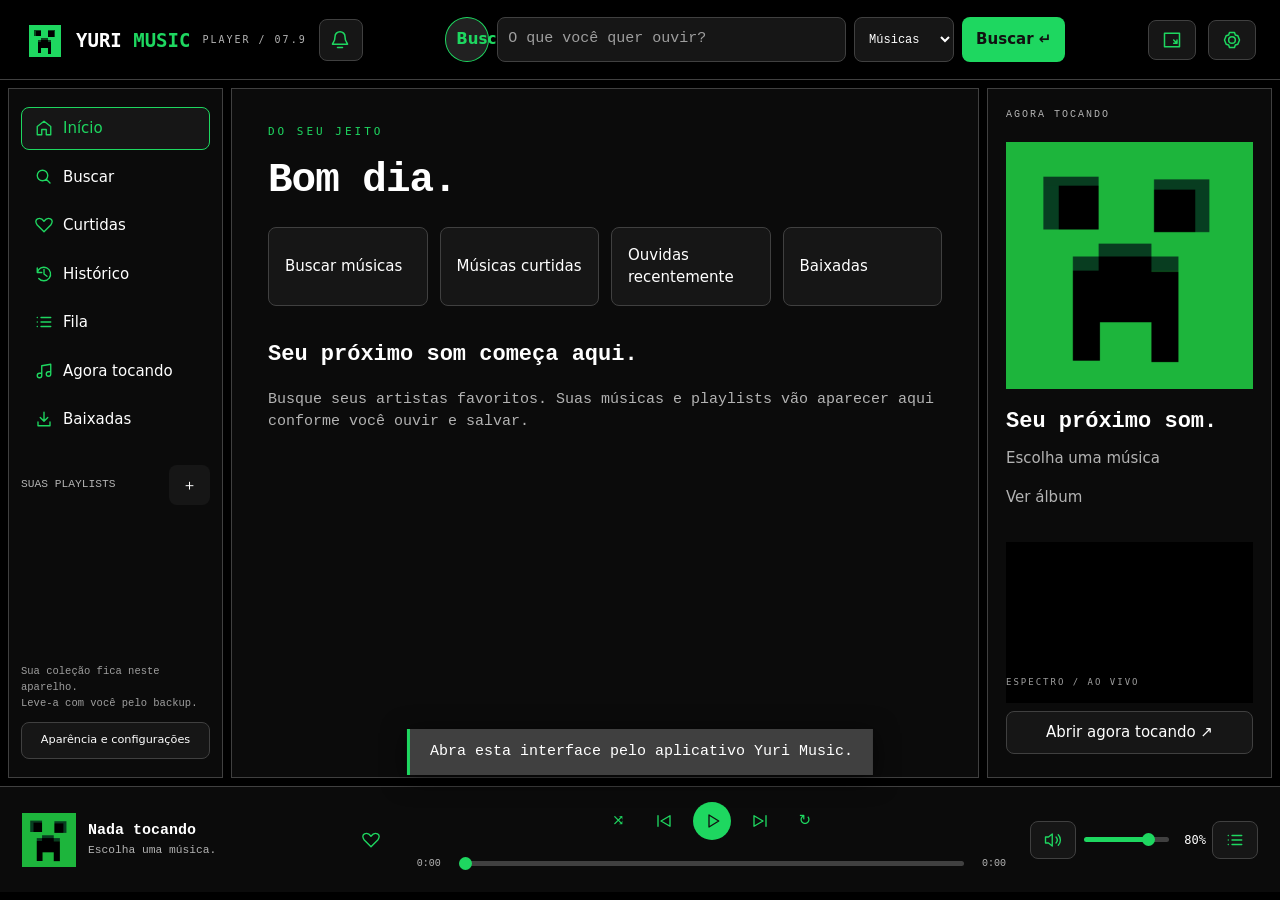
==== commit d93c21a7: "Highlight full track rows and cards on hover with theme accent (0.7.9)" ====
--- a/android/app/src/main/assets/index.html
+++ b/android/app/src/main/assets/index.html
@@ -1,11 +1,11 @@
 <!doctype html><html lang="pt-BR"><head><meta charset="utf-8"><meta name="viewport" content="width=device-width,initial-scale=1"><meta http-equiv="Content-Security-Policy" content="default-src 'self'; font-src 'self'; script-src 'self'; style-src 'self' 'unsafe-inline'; img-src 'self' data: https://*.googleusercontent.com https://*.ggpht.com https://i.ytimg.com; media-src 'self' https://*.googlevideo.com https://offline.yuri.local http://127.0.0.1:*; connect-src https://lrclib.net; frame-src 'none'; base-uri 'none'; form-action 'none'"><title>Yuri Music</title><link rel="stylesheet" href="style.css"><link rel="stylesheet" href="mobile.css"><script type="module" src="app.js"></script></head><body class="minimalIcons">
-<header><button id="brand-button" type="button" aria-label="Personalizar cabeça" title="Personalizar cabeça"><img id="brand-icon" src="app-icon.png" alt="Creeper"></button><b>YURI <span>MUSIC</span></b><small>PLAYER / 07.8</small><form id="search"><button id="header-home" type="button" data-page="home" aria-label="Início" title="Início">⌂</button><input id="query" placeholder="O que você quer ouvir?" maxlength="200" required aria-label="Buscar música ou artista"><select id="search-kind" aria-label="Tipo de busca"><option value="songs">Músicas</option><option value="albums">Álbuns</option><option value="artists">Artistas</option></select><button>Buscar ↵</button></form><button id="notifications-open" aria-label="Notificações" title="Notificações"><span class="bell-icon" aria-hidden="true"></span><small id="notifications-badge" hidden></small></button><button id="mini" aria-label="Miniplayer" title="Miniplayer">▣</button><button id="settings-open" aria-label="Configurações" title="Configurações">⚙</button></header>
+<header><button id="brand-button" type="button" aria-label="Personalizar cabeça" title="Personalizar cabeça"><img id="brand-icon" src="app-icon.png" alt="Creeper"></button><b>YURI <span>MUSIC</span></b><small>PLAYER / 07.9</small><form id="search"><button id="header-home" type="button" data-page="home" aria-label="Início" title="Início">⌂</button><input id="query" placeholder="O que você quer ouvir?" maxlength="200" required aria-label="Buscar música ou artista"><select id="search-kind" aria-label="Tipo de busca"><option value="songs">Músicas</option><option value="albums">Álbuns</option><option value="artists">Artistas</option></select><button>Buscar ↵</button></form><button id="notifications-open" aria-label="Notificações" title="Notificações"><span class="bell-icon" aria-hidden="true"></span><small id="notifications-badge" hidden></small></button><button id="mini" aria-label="Miniplayer" title="Miniplayer">▣</button><button id="settings-open" aria-label="Configurações" title="Configurações">⚙</button></header>
 <div class="workspace"><aside><nav><button data-page="home">⌂ Início</button><button data-page="search">⌕ Buscar</button><button data-page="likes">♥ Curtidas</button><button data-page="history">◷ Histórico</button><button data-page="queue">≡ Fila</button><button data-page="now">♫ Agora tocando</button></nav><div class="library-heading"><small>SUAS PLAYLISTS</small><button id="new-playlist" aria-label="Criar playlist">＋</button></div><div id="playlists"></div><p class="aside-note">Sua coleção fica neste aparelho.<br>Leve-a com você pelo backup.</p><button id="settings-sidebar">Aparência e configurações</button></aside><main><section id="home" hidden></section>
 <section id="browse"><div id="detail-header" hidden></div><p class="label" id="eyebrow">SEU PRÓXIMO SOM</p><h1 id="heading">Sua música.<br>Seu universo.</h1><p id="intro">Um espaço preto, pixelado e do seu jeito.</p><div class="toolbar"><input id="filter" placeholder="Filtrar esta lista…" aria-label="Filtrar lista"><button id="play-list">▶ Ouvir lista</button><button id="rename-playlist" hidden>Renomear</button><button id="delete-playlist" hidden>Excluir playlist</button><button id="clear-history" hidden>Limpar histórico</button></div><p id="status" role="status">Busque uma música para começar.</p><div id="collections" class="collection-grid"></div><button id="artist-more" hidden>Mais músicas deste artista</button><section id="results" aria-label="Músicas"></section></section>
 <section id="now" hidden><div class="now-layout"><div><img id="large-cover" alt="Capa da faixa" src="app-icon.png"><p class="label">AGORA TOCANDO</p><h1 id="large-title">Seu próximo som.</h1><p id="large-artist">Escolha uma música.</p><button id="now-like">♡ Curtir</button><button id="share">Compartilhar link</button><button id="lyrics-load">Carregar letra</button></div><div><small id="lyrics-credit">Letras via LRCLIB · disponibilidade variável</small><div id="lyrics"><p>Carregue a letra para acompanhar a música.</p></div></div></div></section></main><aside class="now-sidebar"><small>AGORA TOCANDO</small><button id="side-album-cover" class="cover-button"><img id="side-cover" src="app-icon.png" alt="Abrir álbum"></button><h2 id="side-title">Seu próximo som.</h2><button id="side-artist" class="text-link">Escolha uma música</button><button id="side-album" class="text-link">Ver álbum</button><div class="visualizer-box"><canvas id="visualizer" width="480" height="230" aria-label="Visualizador de áudio"></canvas><small id="visualizer-label">ESPECTRO / AO VIVO</small></div><button id="side-now">Abrir agora tocando ↗</button></aside></div>
 <footer><div class="track-info"><img id="cover" src="app-icon.png" alt=""><div><strong id="title">Nada tocando</strong><small id="artist">Escolha uma música.</small></div><button id="like" aria-label="Curtir faixa">♡</button></div><div class="transport"><div><button id="shuffle" title="Aleatório">⤨</button><button id="previous" aria-label="Anterior">◀◀</button><button id="play" aria-label="Reproduzir ou pausar">▶</button><button id="next" aria-label="Próxima">▶▶</button><button id="repeat" title="Repetição">↻</button></div><div class="timeline"><small id="elapsed">0:00</small><input id="seek" type="range" min="0" max="100" value="0" step="0.1" aria-label="Posição da música"><small id="duration">0:00</small></div></div><div class="volume"><button id="mute" aria-label="Silenciar">♫</button><input id="volume" type="range" min="0" max="1" step="0.01" value="0.8" aria-label="Volume"><output id="volume-value" for="volume" aria-live="off">80%</output><button id="queue-open" title="Fila">≡</button></div><button id="mini-exit" hidden>Expandir ↗</button><audio id="audio" preload="none" crossorigin="anonymous"></audio><audio id="audio-next" preload="none" crossorigin="anonymous"></audio></footer>
 <dialog id="settings"><div class="dialog-header"><h2>Do seu jeito.</h2><button data-close="settings">✕</button></div><div class="settings-grid"><section><h3>Aparência</h3><button id="head-settings-open" type="button">Personalizar cabeça</button><label>Cor principal<input id="primary" type="color" value="#000000"></label><label>Cor secundária<input id="accent" type="color" value="#1ed760"></label><div class="swatches" id="swatches"></div><label><input id="autoAccent" type="checkbox"> Usar uma cor da capa</label><label><input id="homeAlbumClick" type="checkbox"> Abrir álbum ao clicar nas músicas da Início</label><p class="hint">Sem álbum disponível, abre as músicas do artista. O botão ▶ sempre toca direto.</p><label><input id="minecraftFont" type="checkbox"> Fonte Minecraft</label><p class="hint">Nos títulos, menus e botões. Músicas, artistas e letras mantêm a fonte legível.</p><label><input id="retro" type="checkbox"> Fonte e bordas retrô</label><label><input id="animations" type="checkbox"> Animações suaves</label><label>Densidade<select id="density"><option value="compact">Compacta</option><option value="normal">Normal</option><option value="spacious">Espaçada</option></select></label><label>Capas <output id="cover-value"></output><input id="coverSize" type="range" min="32" max="96" step="8"></label><label>Letras da interface<input id="fontSize" type="range" min="12" max="22"></label><div id="theme-presets" class="theme-presets"></div><button id="theme-reset">Restaurar preto e verde</button><button id="save-theme">Salvar tema atual</button><div id="themes"></div></section>
-<section id="updates-section"><h3>Atualizações</h3><p>Versão instalada: <b id="updates-current">0.7.8</b></p><p>Última versão: <b id="updates-latest">—</b></p><label><input id="updates-auto" type="checkbox" checked> Verificar automaticamente</label><p class="hint">Verificamos ao abrir e periodicamente com o app aberto. A instalação só começa quando você escolher atualizar. No Android, confirme a instalação na tela do sistema.</p><button id="updates-check">Verificar atualização</button><button id="updates-install" hidden>Atualizar agora</button><progress id="updates-progress" hidden aria-label="Atualização em andamento"></progress><p id="updates-status" class="hint" role="status">Você pode verificar quando quiser.</p></section><section><h3>Som</h3><label><input id="normalize" type="checkbox"> Suavizar picos de volume</label><p class="hint">Compressão suave dos picos, sem aumentar e diminuir o ganho a cada trecho. Não iguala o volume entre gravações.</p><label>Transição entre faixas <output id="fade-value"></output><input id="crossfade" type="range" min="0" max="10" step="1"></label><h4>Visualizador</h4><label><input id="visualizer-enabled" type="checkbox"> Barras pixeladas ao vivo</label><label><input id="reflection" type="checkbox"> Reflexo das barras</label><h4>Equalizador</h4><div id="equalizer"></div><button id="eq-reset">Restaurar equalizador</button><p class="hint" id="audio-info">O processamento de áudio é ativado ao reproduzir.</p></section>
+<section id="updates-section"><h3>Atualizações</h3><p>Versão instalada: <b id="updates-current">0.7.9</b></p><p>Última versão: <b id="updates-latest">—</b></p><label><input id="updates-auto" type="checkbox" checked> Verificar automaticamente</label><p class="hint">Verificamos ao abrir e periodicamente com o app aberto. A instalação só começa quando você escolher atualizar. No Android, confirme a instalação na tela do sistema.</p><button id="updates-check">Verificar atualização</button><button id="updates-install" hidden>Atualizar agora</button><progress id="updates-progress" hidden aria-label="Atualização em andamento"></progress><p id="updates-status" class="hint" role="status">Você pode verificar quando quiser.</p></section><section><h3>Som</h3><label><input id="normalize" type="checkbox"> Suavizar picos de volume</label><p class="hint">Compressão suave dos picos, sem aumentar e diminuir o ganho a cada trecho. Não iguala o volume entre gravações.</p><label>Transição entre faixas <output id="fade-value"></output><input id="crossfade" type="range" min="0" max="10" step="1"></label><h4>Visualizador</h4><label><input id="visualizer-enabled" type="checkbox"> Barras pixeladas ao vivo</label><label><input id="reflection" type="checkbox"> Reflexo das barras</label><h4>Equalizador</h4><div id="equalizer"></div><button id="eq-reset">Restaurar equalizador</button><p class="hint" id="audio-info">O processamento de áudio é ativado ao reproduzir.</p></section>
 <section><h3>Enquanto joga</h3><label><input id="discreet" type="checkbox"> Modo discreto, sem efeitos</label><label><input id="minimizeTray" type="checkbox"> Minimizar para a bandeja</label><label><input id="globalHotkeys" type="checkbox"> Atalhos globais</label><p class="hint">Ctrl + Alt + Espaço: pausar<br>Ctrl + Alt + → / ←: próxima / anterior<br>Ctrl + Alt + ↑ / ↓: volume<br>Teclas multimídia também são aceitas.</p><button id="always-top">Alternar sempre por cima</button><button id="mini-settings">Abrir miniplayer</button><h4>Discord</h4><label><input id="discord" type="checkbox"> Mostrar música no Discord</label><label>Application ID (público)<input id="discordId" inputmode="numeric" maxlength="22" placeholder="Preencha quando criar seu app"></label><p class="hint" id="discord-status">Precisa do Discord para PC aberto e de um Application ID próprio. Não use token de conta.</p></section>
 <section><h3>Biblioteca e armazenamento</h3><button id="export">Exportar biblioteca</button><button id="import">Importar / mesclar backup</button><button id="sync-folder">Escolher pasta para sincronização</button><button id="sync-now">Sincronizar agora</button><button id="sync-off">Desligar sincronização</button><p class="hint" id="sync-status">Sem pasta selecionada.</p><p class="hint">Use uma pasta sincronizada por OneDrive, Dropbox ou outro serviço. Em outro PC, escolha a mesma pasta. No Android, escolha o mesmo arquivo por um provedor de arquivos com acesso de leitura e escrita. A sincronização ocorre enquanto o app está aberto.</p><label>Limite do cache de capas<select id="cacheMB"><option value="0">Sem cache em disco</option><option value="16">16 MB</option><option value="64">64 MB</option><option value="128">128 MB</option><option value="256">256 MB</option></select></label><button id="downloads-folder">Abrir pasta de downloads</button><button id="clear-cache">Limpar cache de capas</button><p id="cache-status" class="hint"></p><p class="hint">As músicas não são baixadas para uso offline.</p></section></div><p class="hint">Integração experimental com YouTube Music. Algumas faixas podem falhar ou ficar indisponíveis.</p></dialog>
 <dialog id="notifications-dialog"><div class="dialog-header"><h2>Notificações</h2><button id="notifications-close" aria-label="Fechar notificações">×</button></div><button id="notifications-read-all">Marcar todas como lidas</button><div id="notifications-list"></div><h3>Artistas seguidos</h3><div id="notifications-following"></div><button id="notifications-refresh">Verificar lançamentos</button><p id="notifications-status" class="hint">Verificamos lançamentos ao abrir e a cada 30 minutos com o app aberto. Não são notificações push.</p></dialog><dialog id="name-dialog"><h2 id="name-title">Nome</h2><form id="name-form"><input id="name-input" maxlength="100" required aria-label="Nome"><button>Salvar</button><button type="button" data-close="name-dialog">Cancelar</button></form></dialog><dialog id="add-dialog"><div class="dialog-header"><h2>Adicionar à playlist</h2><button data-close="add-dialog">✕</button></div><div id="add-options"></div><button id="add-new">＋ Nova playlist</button></dialog><div id="update-banner" hidden role="status"><span id="update-banner-text"></span><button id="update-banner-open">Ver atualização</button><button id="update-banner-close" aria-label="Lembrar depois">×</button></div><div id="toast" role="status" hidden></div><dialog id="head-picker" aria-labelledby="head-picker-title"><div class="dialog-header"><h2 id="head-picker-title">Sua cabeça, seu estilo.</h2><button id="head-close" type="button" aria-label="Fechar personalização">✕</button></div><p class="hint">Escolha uma cabeça e como ela recebe as cores.</p><div id="head-options" role="group" aria-label="Cabeças"></div><label>Cor da cabeça<select id="head-mode"><option value="theme">Seguir o tema</option><option value="original">Cor original</option><option value="custom">Cor personalizada</option></select></label><label id="head-custom-label" hidden>Escolha uma cor<input id="head-color" type="color" value="#1ed760"></label><p class="hint">Sua escolha fica salva neste aparelho. No Windows, também muda o ícone da janela enquanto o app está aberto.</p></dialog></body></html>
--- a/android/app/src/main/assets/style.css
+++ b/android/app/src/main/assets/style.css
@@ -45,3 +45,7 @@
 .song:hover .song-play strong,.song .song-play:focus-visible strong,.home-card:hover .home-open strong,.home-card .home-open:focus-visible strong{color:var(--accent-readable)}
 
 #brand-button{flex:none;display:grid;place-items:center;width:40px;height:40px;min-width:40px;padding:4px;background:none;border:1px solid transparent;border-radius:6px}#brand-button:hover,#brand-button:focus-visible{border-color:var(--accent-readable)}#brand-icon{width:32px;height:32px;image-rendering:pixelated}#head-picker{max-width:470px}#head-options{display:grid;grid-template-columns:repeat(4,minmax(0,1fr));gap:10px;margin:20px 0}#head-options button{display:grid;justify-items:center;gap:9px;min-width:0;padding:10px 5px}#head-options img{width:64px;max-width:100%;aspect-ratio:1;image-rendering:pixelated}#head-options span{font:12px system-ui;color:var(--text)}#head-options button[aria-pressed=true]{border-color:var(--accent-readable);box-shadow:inset 0 0 0 1px var(--accent-readable)}#head-picker [hidden]{display:none!important}@media(max-width:600px){#brand-button{width:34px;height:36px;min-width:34px}#brand-icon{width:26px;height:26px}#head-options{grid-template-columns:repeat(2,minmax(0,1fr))}}
+
+/* Highlight the whole track, matching the current-track frame. */
+.home-card.active,.song:focus-within,.home-card:focus-within{background:color-mix(in srgb,var(--accent) 12%,var(--surface));box-shadow:inset 0 0 0 2px var(--accent);border-radius:0}.song:focus-within{border-color:var(--accent)}
+@media(hover:hover){.song:hover,.home-card:hover{background:color-mix(in srgb,var(--accent) 12%,var(--surface));box-shadow:inset 0 0 0 2px var(--accent);border-radius:0}.song:hover{border-color:var(--accent)}}
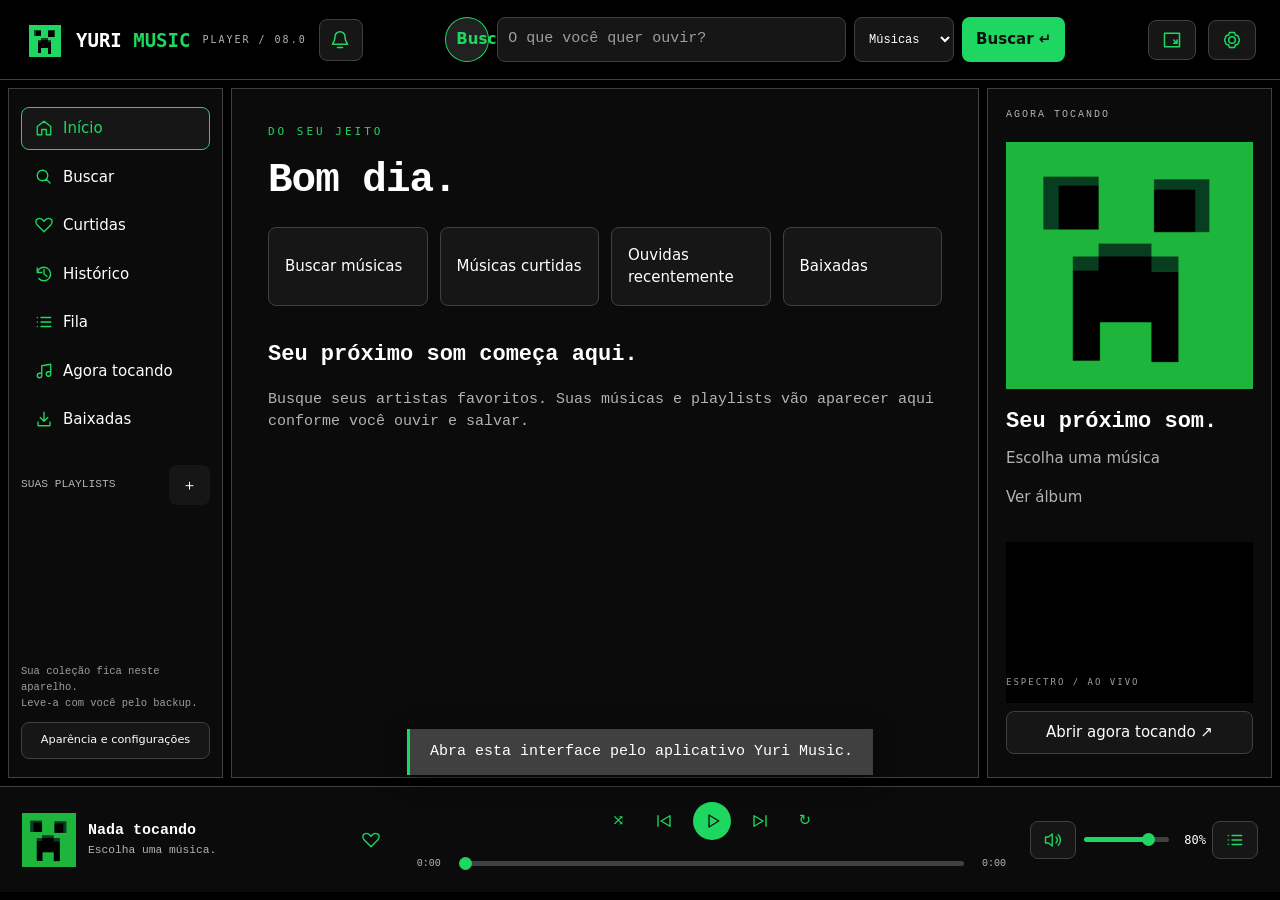
==== commit 8d8a8135: "Add integrated window controls, playback session restore and related music radio (0.8.0)" ====
--- a/android/app/src/main/assets/index.html
+++ b/android/app/src/main/assets/index.html
@@ -1,11 +1,11 @@
 <!doctype html><html lang="pt-BR"><head><meta charset="utf-8"><meta name="viewport" content="width=device-width,initial-scale=1"><meta http-equiv="Content-Security-Policy" content="default-src 'self'; font-src 'self'; script-src 'self'; style-src 'self' 'unsafe-inline'; img-src 'self' data: https://*.googleusercontent.com https://*.ggpht.com https://i.ytimg.com; media-src 'self' https://*.googlevideo.com https://offline.yuri.local http://127.0.0.1:*; connect-src https://lrclib.net; frame-src 'none'; base-uri 'none'; form-action 'none'"><title>Yuri Music</title><link rel="stylesheet" href="style.css"><link rel="stylesheet" href="mobile.css"><script type="module" src="app.js"></script></head><body class="minimalIcons">
-<header><button id="brand-button" type="button" aria-label="Personalizar cabeça" title="Personalizar cabeça"><img id="brand-icon" src="app-icon.png" alt="Creeper"></button><b>YURI <span>MUSIC</span></b><small>PLAYER / 07.9</small><form id="search"><button id="header-home" type="button" data-page="home" aria-label="Início" title="Início">⌂</button><input id="query" placeholder="O que você quer ouvir?" maxlength="200" required aria-label="Buscar música ou artista"><select id="search-kind" aria-label="Tipo de busca"><option value="songs">Músicas</option><option value="albums">Álbuns</option><option value="artists">Artistas</option></select><button>Buscar ↵</button></form><button id="notifications-open" aria-label="Notificações" title="Notificações"><span class="bell-icon" aria-hidden="true"></span><small id="notifications-badge" hidden></small></button><button id="mini" aria-label="Miniplayer" title="Miniplayer">▣</button><button id="settings-open" aria-label="Configurações" title="Configurações">⚙</button></header>
+<header><button id="brand-button" type="button" aria-label="Personalizar cabeça" title="Personalizar cabeça"><img id="brand-icon" src="app-icon.png" alt="Creeper"></button><b>YURI <span>MUSIC</span></b><small>PLAYER / 08.0</small><form id="search"><button id="header-home" type="button" data-page="home" aria-label="Início" title="Início">⌂</button><input id="query" placeholder="O que você quer ouvir?" maxlength="200" required aria-label="Buscar música ou artista"><select id="search-kind" aria-label="Tipo de busca"><option value="songs">Músicas</option><option value="albums">Álbuns</option><option value="artists">Artistas</option></select><button>Buscar ↵</button></form><button id="notifications-open" aria-label="Notificações" title="Notificações"><span class="bell-icon" aria-hidden="true"></span><small id="notifications-badge" hidden></small></button><button id="mini" aria-label="Miniplayer" title="Miniplayer">▣</button><button id="settings-open" aria-label="Configurações" title="Configurações">⚙</button></header>
 <div class="workspace"><aside><nav><button data-page="home">⌂ Início</button><button data-page="search">⌕ Buscar</button><button data-page="likes">♥ Curtidas</button><button data-page="history">◷ Histórico</button><button data-page="queue">≡ Fila</button><button data-page="now">♫ Agora tocando</button></nav><div class="library-heading"><small>SUAS PLAYLISTS</small><button id="new-playlist" aria-label="Criar playlist">＋</button></div><div id="playlists"></div><p class="aside-note">Sua coleção fica neste aparelho.<br>Leve-a com você pelo backup.</p><button id="settings-sidebar">Aparência e configurações</button></aside><main><section id="home" hidden></section>
 <section id="browse"><div id="detail-header" hidden></div><p class="label" id="eyebrow">SEU PRÓXIMO SOM</p><h1 id="heading">Sua música.<br>Seu universo.</h1><p id="intro">Um espaço preto, pixelado e do seu jeito.</p><div class="toolbar"><input id="filter" placeholder="Filtrar esta lista…" aria-label="Filtrar lista"><button id="play-list">▶ Ouvir lista</button><button id="rename-playlist" hidden>Renomear</button><button id="delete-playlist" hidden>Excluir playlist</button><button id="clear-history" hidden>Limpar histórico</button></div><p id="status" role="status">Busque uma música para começar.</p><div id="collections" class="collection-grid"></div><button id="artist-more" hidden>Mais músicas deste artista</button><section id="results" aria-label="Músicas"></section></section>
 <section id="now" hidden><div class="now-layout"><div><img id="large-cover" alt="Capa da faixa" src="app-icon.png"><p class="label">AGORA TOCANDO</p><h1 id="large-title">Seu próximo som.</h1><p id="large-artist">Escolha uma música.</p><button id="now-like">♡ Curtir</button><button id="share">Compartilhar link</button><button id="lyrics-load">Carregar letra</button></div><div><small id="lyrics-credit">Letras via LRCLIB · disponibilidade variável</small><div id="lyrics"><p>Carregue a letra para acompanhar a música.</p></div></div></div></section></main><aside class="now-sidebar"><small>AGORA TOCANDO</small><button id="side-album-cover" class="cover-button"><img id="side-cover" src="app-icon.png" alt="Abrir álbum"></button><h2 id="side-title">Seu próximo som.</h2><button id="side-artist" class="text-link">Escolha uma música</button><button id="side-album" class="text-link">Ver álbum</button><div class="visualizer-box"><canvas id="visualizer" width="480" height="230" aria-label="Visualizador de áudio"></canvas><small id="visualizer-label">ESPECTRO / AO VIVO</small></div><button id="side-now">Abrir agora tocando ↗</button></aside></div>
 <footer><div class="track-info"><img id="cover" src="app-icon.png" alt=""><div><strong id="title">Nada tocando</strong><small id="artist">Escolha uma música.</small></div><button id="like" aria-label="Curtir faixa">♡</button></div><div class="transport"><div><button id="shuffle" title="Aleatório">⤨</button><button id="previous" aria-label="Anterior">◀◀</button><button id="play" aria-label="Reproduzir ou pausar">▶</button><button id="next" aria-label="Próxima">▶▶</button><button id="repeat" title="Repetição">↻</button></div><div class="timeline"><small id="elapsed">0:00</small><input id="seek" type="range" min="0" max="100" value="0" step="0.1" aria-label="Posição da música"><small id="duration">0:00</small></div></div><div class="volume"><button id="mute" aria-label="Silenciar">♫</button><input id="volume" type="range" min="0" max="1" step="0.01" value="0.8" aria-label="Volume"><output id="volume-value" for="volume" aria-live="off">80%</output><button id="queue-open" title="Fila">≡</button></div><button id="mini-exit" hidden>Expandir ↗</button><audio id="audio" preload="none" crossorigin="anonymous"></audio><audio id="audio-next" preload="none" crossorigin="anonymous"></audio></footer>
 <dialog id="settings"><div class="dialog-header"><h2>Do seu jeito.</h2><button data-close="settings">✕</button></div><div class="settings-grid"><section><h3>Aparência</h3><button id="head-settings-open" type="button">Personalizar cabeça</button><label>Cor principal<input id="primary" type="color" value="#000000"></label><label>Cor secundária<input id="accent" type="color" value="#1ed760"></label><div class="swatches" id="swatches"></div><label><input id="autoAccent" type="checkbox"> Usar uma cor da capa</label><label><input id="homeAlbumClick" type="checkbox"> Abrir álbum ao clicar nas músicas da Início</label><p class="hint">Sem álbum disponível, abre as músicas do artista. O botão ▶ sempre toca direto.</p><label><input id="minecraftFont" type="checkbox"> Fonte Minecraft</label><p class="hint">Nos títulos, menus e botões. Músicas, artistas e letras mantêm a fonte legível.</p><label><input id="retro" type="checkbox"> Fonte e bordas retrô</label><label><input id="animations" type="checkbox"> Animações suaves</label><label>Densidade<select id="density"><option value="compact">Compacta</option><option value="normal">Normal</option><option value="spacious">Espaçada</option></select></label><label>Capas <output id="cover-value"></output><input id="coverSize" type="range" min="32" max="96" step="8"></label><label>Letras da interface<input id="fontSize" type="range" min="12" max="22"></label><div id="theme-presets" class="theme-presets"></div><button id="theme-reset">Restaurar preto e verde</button><button id="save-theme">Salvar tema atual</button><div id="themes"></div></section>
-<section id="updates-section"><h3>Atualizações</h3><p>Versão instalada: <b id="updates-current">0.7.9</b></p><p>Última versão: <b id="updates-latest">—</b></p><label><input id="updates-auto" type="checkbox" checked> Verificar automaticamente</label><p class="hint">Verificamos ao abrir e periodicamente com o app aberto. A instalação só começa quando você escolher atualizar. No Android, confirme a instalação na tela do sistema.</p><button id="updates-check">Verificar atualização</button><button id="updates-install" hidden>Atualizar agora</button><progress id="updates-progress" hidden aria-label="Atualização em andamento"></progress><p id="updates-status" class="hint" role="status">Você pode verificar quando quiser.</p></section><section><h3>Som</h3><label><input id="normalize" type="checkbox"> Suavizar picos de volume</label><p class="hint">Compressão suave dos picos, sem aumentar e diminuir o ganho a cada trecho. Não iguala o volume entre gravações.</p><label>Transição entre faixas <output id="fade-value"></output><input id="crossfade" type="range" min="0" max="10" step="1"></label><h4>Visualizador</h4><label><input id="visualizer-enabled" type="checkbox"> Barras pixeladas ao vivo</label><label><input id="reflection" type="checkbox"> Reflexo das barras</label><h4>Equalizador</h4><div id="equalizer"></div><button id="eq-reset">Restaurar equalizador</button><p class="hint" id="audio-info">O processamento de áudio é ativado ao reproduzir.</p></section>
+<section id="updates-section"><h3>Atualizações</h3><p>Versão instalada: <b id="updates-current">0.8.0</b></p><p>Última versão: <b id="updates-latest">—</b></p><label><input id="updates-auto" type="checkbox" checked> Verificar automaticamente</label><p class="hint">Verificamos ao abrir e periodicamente com o app aberto. A instalação só começa quando você escolher atualizar. No Android, confirme a instalação na tela do sistema.</p><button id="updates-check">Verificar atualização</button><button id="updates-install" hidden>Atualizar agora</button><progress id="updates-progress" hidden aria-label="Atualização em andamento"></progress><p id="updates-status" class="hint" role="status">Você pode verificar quando quiser.</p></section><section><h3>Som</h3><label><input id="autoRadio" type="checkbox"> Continuar com músicas parecidas fora dos álbuns</label><p class="hint">Adiciona recomendações relacionadas à faixa atual quando a fila está acabando. Álbuns mantêm sua sequência.</p><label><input id="normalize" type="checkbox"> Suavizar picos de volume</label><p class="hint">Compressão suave dos picos, sem aumentar e diminuir o ganho a cada trecho. Não iguala o volume entre gravações.</p><label>Transição entre faixas <output id="fade-value"></output><input id="crossfade" type="range" min="0" max="10" step="1"></label><h4>Visualizador</h4><label><input id="visualizer-enabled" type="checkbox"> Barras pixeladas ao vivo</label><label><input id="reflection" type="checkbox"> Reflexo das barras</label><h4>Equalizador</h4><div id="equalizer"></div><button id="eq-reset">Restaurar equalizador</button><p class="hint" id="audio-info">O processamento de áudio é ativado ao reproduzir.</p></section>
 <section><h3>Enquanto joga</h3><label><input id="discreet" type="checkbox"> Modo discreto, sem efeitos</label><label><input id="minimizeTray" type="checkbox"> Minimizar para a bandeja</label><label><input id="globalHotkeys" type="checkbox"> Atalhos globais</label><p class="hint">Ctrl + Alt + Espaço: pausar<br>Ctrl + Alt + → / ←: próxima / anterior<br>Ctrl + Alt + ↑ / ↓: volume<br>Teclas multimídia também são aceitas.</p><button id="always-top">Alternar sempre por cima</button><button id="mini-settings">Abrir miniplayer</button><h4>Discord</h4><label><input id="discord" type="checkbox"> Mostrar música no Discord</label><label>Application ID (público)<input id="discordId" inputmode="numeric" maxlength="22" placeholder="Preencha quando criar seu app"></label><p class="hint" id="discord-status">Precisa do Discord para PC aberto e de um Application ID próprio. Não use token de conta.</p></section>
 <section><h3>Biblioteca e armazenamento</h3><button id="export">Exportar biblioteca</button><button id="import">Importar / mesclar backup</button><button id="sync-folder">Escolher pasta para sincronização</button><button id="sync-now">Sincronizar agora</button><button id="sync-off">Desligar sincronização</button><p class="hint" id="sync-status">Sem pasta selecionada.</p><p class="hint">Use uma pasta sincronizada por OneDrive, Dropbox ou outro serviço. Em outro PC, escolha a mesma pasta. No Android, escolha o mesmo arquivo por um provedor de arquivos com acesso de leitura e escrita. A sincronização ocorre enquanto o app está aberto.</p><label>Limite do cache de capas<select id="cacheMB"><option value="0">Sem cache em disco</option><option value="16">16 MB</option><option value="64">64 MB</option><option value="128">128 MB</option><option value="256">256 MB</option></select></label><button id="downloads-folder">Abrir pasta de downloads</button><button id="clear-cache">Limpar cache de capas</button><p id="cache-status" class="hint"></p><p class="hint">As músicas não são baixadas para uso offline.</p></section></div><p class="hint">Integração experimental com YouTube Music. Algumas faixas podem falhar ou ficar indisponíveis.</p></dialog>
 <dialog id="notifications-dialog"><div class="dialog-header"><h2>Notificações</h2><button id="notifications-close" aria-label="Fechar notificações">×</button></div><button id="notifications-read-all">Marcar todas como lidas</button><div id="notifications-list"></div><h3>Artistas seguidos</h3><div id="notifications-following"></div><button id="notifications-refresh">Verificar lançamentos</button><p id="notifications-status" class="hint">Verificamos lançamentos ao abrir e a cada 30 minutos com o app aberto. Não são notificações push.</p></dialog><dialog id="name-dialog"><h2 id="name-title">Nome</h2><form id="name-form"><input id="name-input" maxlength="100" required aria-label="Nome"><button>Salvar</button><button type="button" data-close="name-dialog">Cancelar</button></form></dialog><dialog id="add-dialog"><div class="dialog-header"><h2>Adicionar à playlist</h2><button data-close="add-dialog">✕</button></div><div id="add-options"></div><button id="add-new">＋ Nova playlist</button></dialog><div id="update-banner" hidden role="status"><span id="update-banner-text"></span><button id="update-banner-open">Ver atualização</button><button id="update-banner-close" aria-label="Lembrar depois">×</button></div><div id="toast" role="status" hidden></div><dialog id="head-picker" aria-labelledby="head-picker-title"><div class="dialog-header"><h2 id="head-picker-title">Sua cabeça, seu estilo.</h2><button id="head-close" type="button" aria-label="Fechar personalização">✕</button></div><p class="hint">Escolha uma cabeça e como ela recebe as cores.</p><div id="head-options" role="group" aria-label="Cabeças"></div><label>Cor da cabeça<select id="head-mode"><option value="theme">Seguir o tema</option><option value="original">Cor original</option><option value="custom">Cor personalizada</option></select></label><label id="head-custom-label" hidden>Escolha uma cor<input id="head-color" type="color" value="#1ed760"></label><p class="hint">Sua escolha fica salva neste aparelho. No Windows, também muda o ícone da janela enquanto o app está aberto.</p></dialog></body></html>
--- a/android/app/src/main/assets/style.css
+++ b/android/app/src/main/assets/style.css
@@ -49,3 +49,5 @@
 /* Highlight the whole track, matching the current-track frame. */
 .home-card.active,.song:focus-within,.home-card:focus-within{background:color-mix(in srgb,var(--accent) 12%,var(--surface));box-shadow:inset 0 0 0 2px var(--accent);border-radius:0}.song:focus-within{border-color:var(--accent)}
 @media(hover:hover){.song:hover,.home-card:hover{background:color-mix(in srgb,var(--accent) 12%,var(--surface));box-shadow:inset 0 0 0 2px var(--accent);border-radius:0}.song:hover{border-color:var(--accent)}}
+
+#window-controls[hidden],#window-grips[hidden]{display:none!important}#window-controls{position:fixed;right:0;top:0;display:flex;z-index:40;height:32px;background:var(--primary)}#window-controls button{width:46px;height:32px;padding:0;border:0;border-radius:0!important;background:none;color:var(--text);font:18px system-ui}#window-controls button:hover{background:var(--hover)}#window-controls button[data-window-action=close]:hover{background:#c42b1c;color:white}.desktop-chrome header{padding-right:150px}.desktop-chrome header>b,.desktop-chrome header>small{user-select:none}#window-grips>div{position:fixed;z-index:50}#window-grips [data-edge=top],#window-grips [data-edge=bottom]{left:8px;right:8px;height:5px;cursor:ns-resize}#window-grips [data-edge=top]{top:0}#window-grips [data-edge=bottom]{bottom:0}#window-grips [data-edge=left],#window-grips [data-edge=right]{top:8px;bottom:8px;width:5px;cursor:ew-resize}#window-grips [data-edge=left]{left:0}#window-grips [data-edge=right]{right:0}#window-grips [data-edge*=top-],#window-grips [data-edge*=bottom-]{width:8px;height:8px}#window-grips [data-edge=top-left]{top:0;left:0;cursor:nwse-resize}#window-grips [data-edge=top-right]{top:0;right:0;cursor:nesw-resize}#window-grips [data-edge=bottom-left]{bottom:0;left:0;cursor:nesw-resize}#window-grips [data-edge=bottom-right]{bottom:0;right:0;cursor:nwse-resize}.desktop-chrome.mini footer{padding-top:32px}.desktop-chrome.mini #window-controls{height:26px}.desktop-chrome.mini #window-controls button{height:26px;width:34px}
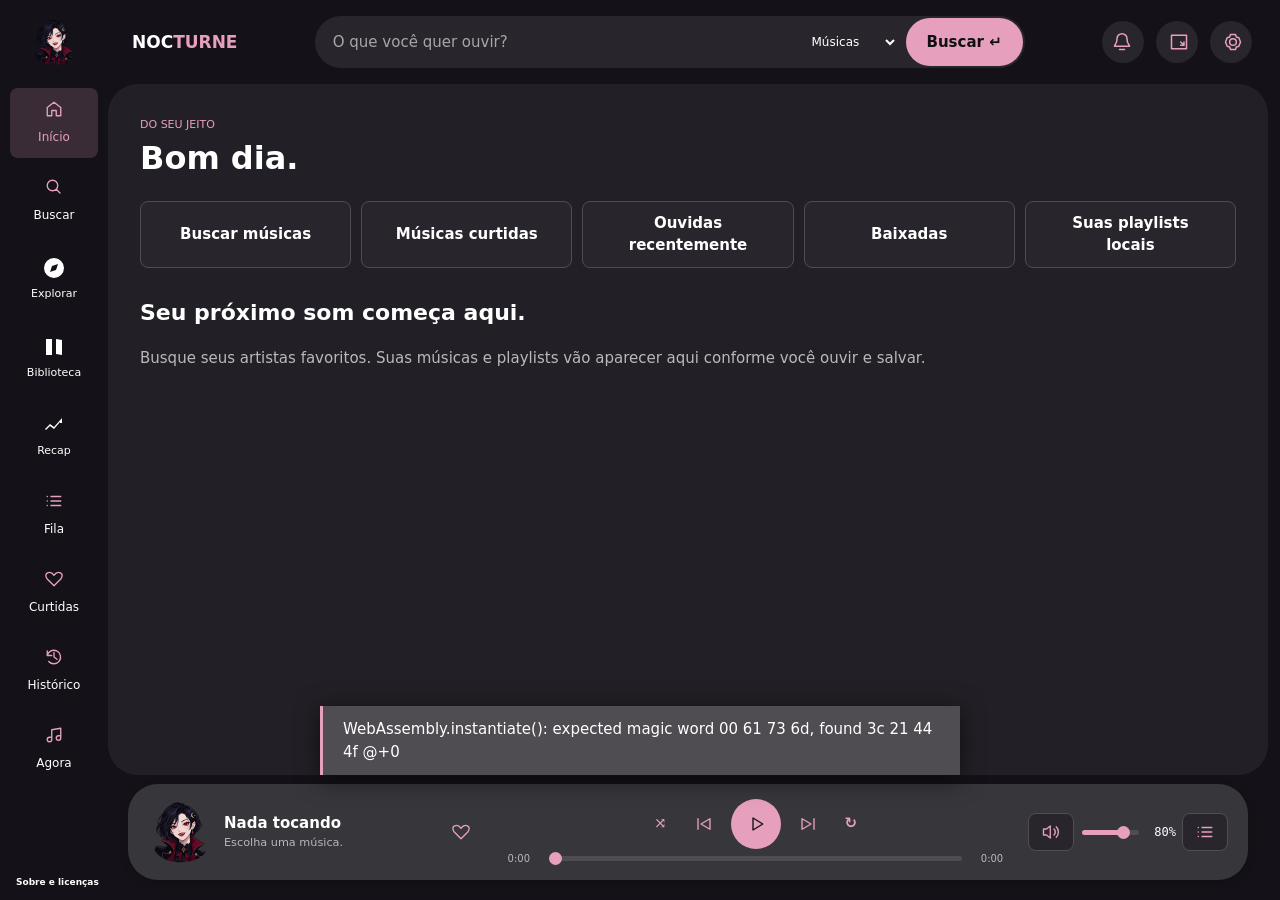
==== commit eff165c1: "Nocturne 0.11 preview: share Meiro YouTube client across Windows and Android Adapt Material 3 naviga" ====
--- a/android/app/src/main/assets/index.html
+++ b/android/app/src/main/assets/index.html
@@ -1,11 +1,11 @@
-<!doctype html><html lang="pt-BR"><head><meta charset="utf-8"><meta name="viewport" content="width=device-width,initial-scale=1"><meta http-equiv="Content-Security-Policy" content="default-src 'self'; font-src 'self'; script-src 'self'; style-src 'self' 'unsafe-inline'; img-src 'self' data: https://*.googleusercontent.com https://*.ggpht.com https://i.ytimg.com; media-src 'self' https://*.googlevideo.com https://offline.yuri.local http://127.0.0.1:*; connect-src https://lrclib.net; frame-src 'none'; base-uri 'none'; form-action 'none'"><title>Yuri Music</title><link rel="stylesheet" href="style.css"><link rel="stylesheet" href="mobile.css"><script type="module" src="app.js"></script></head><body class="minimalIcons">
-<header><button id="brand-button" type="button" aria-label="Personalizar cabeça" title="Personalizar cabeça"><img id="brand-icon" src="app-icon.png" alt="Creeper"></button><b>YURI <span>MUSIC</span></b><small>PLAYER / 08.0</small><form id="search"><button id="header-home" type="button" data-page="home" aria-label="Início" title="Início">⌂</button><input id="query" placeholder="O que você quer ouvir?" maxlength="200" required aria-label="Buscar música ou artista"><select id="search-kind" aria-label="Tipo de busca"><option value="songs">Músicas</option><option value="albums">Álbuns</option><option value="artists">Artistas</option></select><button>Buscar ↵</button></form><button id="notifications-open" aria-label="Notificações" title="Notificações"><span class="bell-icon" aria-hidden="true"></span><small id="notifications-badge" hidden></small></button><button id="mini" aria-label="Miniplayer" title="Miniplayer">▣</button><button id="settings-open" aria-label="Configurações" title="Configurações">⚙</button></header>
-<div class="workspace"><aside><nav><button data-page="home">⌂ Início</button><button data-page="search">⌕ Buscar</button><button data-page="likes">♥ Curtidas</button><button data-page="history">◷ Histórico</button><button data-page="queue">≡ Fila</button><button data-page="now">♫ Agora tocando</button></nav><div class="library-heading"><small>SUAS PLAYLISTS</small><button id="new-playlist" aria-label="Criar playlist">＋</button></div><div id="playlists"></div><p class="aside-note">Sua coleção fica neste aparelho.<br>Leve-a com você pelo backup.</p><button id="settings-sidebar">Aparência e configurações</button></aside><main><section id="home" hidden></section>
-<section id="browse"><div id="detail-header" hidden></div><p class="label" id="eyebrow">SEU PRÓXIMO SOM</p><h1 id="heading">Sua música.<br>Seu universo.</h1><p id="intro">Um espaço preto, pixelado e do seu jeito.</p><div class="toolbar"><input id="filter" placeholder="Filtrar esta lista…" aria-label="Filtrar lista"><button id="play-list">▶ Ouvir lista</button><button id="rename-playlist" hidden>Renomear</button><button id="delete-playlist" hidden>Excluir playlist</button><button id="clear-history" hidden>Limpar histórico</button></div><p id="status" role="status">Busque uma música para começar.</p><div id="collections" class="collection-grid"></div><button id="artist-more" hidden>Mais músicas deste artista</button><section id="results" aria-label="Músicas"></section></section>
-<section id="now" hidden><div class="now-layout"><div><img id="large-cover" alt="Capa da faixa" src="app-icon.png"><p class="label">AGORA TOCANDO</p><h1 id="large-title">Seu próximo som.</h1><p id="large-artist">Escolha uma música.</p><button id="now-like">♡ Curtir</button><button id="share">Compartilhar link</button><button id="lyrics-load">Carregar letra</button></div><div><small id="lyrics-credit">Letras via LRCLIB · disponibilidade variável</small><div id="lyrics"><p>Carregue a letra para acompanhar a música.</p></div></div></div></section></main><aside class="now-sidebar"><small>AGORA TOCANDO</small><button id="side-album-cover" class="cover-button"><img id="side-cover" src="app-icon.png" alt="Abrir álbum"></button><h2 id="side-title">Seu próximo som.</h2><button id="side-artist" class="text-link">Escolha uma música</button><button id="side-album" class="text-link">Ver álbum</button><div class="visualizer-box"><canvas id="visualizer" width="480" height="230" aria-label="Visualizador de áudio"></canvas><small id="visualizer-label">ESPECTRO / AO VIVO</small></div><button id="side-now">Abrir agora tocando ↗</button></aside></div>
-<footer><div class="track-info"><img id="cover" src="app-icon.png" alt=""><div><strong id="title">Nada tocando</strong><small id="artist">Escolha uma música.</small></div><button id="like" aria-label="Curtir faixa">♡</button></div><div class="transport"><div><button id="shuffle" title="Aleatório">⤨</button><button id="previous" aria-label="Anterior">◀◀</button><button id="play" aria-label="Reproduzir ou pausar">▶</button><button id="next" aria-label="Próxima">▶▶</button><button id="repeat" title="Repetição">↻</button></div><div class="timeline"><small id="elapsed">0:00</small><input id="seek" type="range" min="0" max="100" value="0" step="0.1" aria-label="Posição da música"><small id="duration">0:00</small></div></div><div class="volume"><button id="mute" aria-label="Silenciar">♫</button><input id="volume" type="range" min="0" max="1" step="0.01" value="0.8" aria-label="Volume"><output id="volume-value" for="volume" aria-live="off">80%</output><button id="queue-open" title="Fila">≡</button></div><button id="mini-exit" hidden>Expandir ↗</button><audio id="audio" preload="none" crossorigin="anonymous"></audio><audio id="audio-next" preload="none" crossorigin="anonymous"></audio></footer>
-<dialog id="settings"><div class="dialog-header"><h2>Do seu jeito.</h2><button data-close="settings">✕</button></div><div class="settings-grid"><section><h3>Aparência</h3><button id="head-settings-open" type="button">Personalizar cabeça</button><label>Cor principal<input id="primary" type="color" value="#000000"></label><label>Cor secundária<input id="accent" type="color" value="#1ed760"></label><div class="swatches" id="swatches"></div><label><input id="autoAccent" type="checkbox"> Usar uma cor da capa</label><label><input id="homeAlbumClick" type="checkbox"> Abrir álbum ao clicar nas músicas da Início</label><p class="hint">Sem álbum disponível, abre as músicas do artista. O botão ▶ sempre toca direto.</p><label><input id="minecraftFont" type="checkbox"> Fonte Minecraft</label><p class="hint">Nos títulos, menus e botões. Músicas, artistas e letras mantêm a fonte legível.</p><label><input id="retro" type="checkbox"> Fonte e bordas retrô</label><label><input id="animations" type="checkbox"> Animações suaves</label><label>Densidade<select id="density"><option value="compact">Compacta</option><option value="normal">Normal</option><option value="spacious">Espaçada</option></select></label><label>Capas <output id="cover-value"></output><input id="coverSize" type="range" min="32" max="96" step="8"></label><label>Letras da interface<input id="fontSize" type="range" min="12" max="22"></label><div id="theme-presets" class="theme-presets"></div><button id="theme-reset">Restaurar preto e verde</button><button id="save-theme">Salvar tema atual</button><div id="themes"></div></section>
-<section id="updates-section"><h3>Atualizações</h3><p>Versão instalada: <b id="updates-current">0.8.0</b></p><p>Última versão: <b id="updates-latest">—</b></p><label><input id="updates-auto" type="checkbox" checked> Verificar automaticamente</label><p class="hint">Verificamos ao abrir e periodicamente com o app aberto. A instalação só começa quando você escolher atualizar. No Android, confirme a instalação na tela do sistema.</p><button id="updates-check">Verificar atualização</button><button id="updates-install" hidden>Atualizar agora</button><progress id="updates-progress" hidden aria-label="Atualização em andamento"></progress><p id="updates-status" class="hint" role="status">Você pode verificar quando quiser.</p></section><section><h3>Som</h3><label><input id="autoRadio" type="checkbox"> Continuar com músicas parecidas fora dos álbuns</label><p class="hint">Adiciona recomendações relacionadas à faixa atual quando a fila está acabando. Álbuns mantêm sua sequência.</p><label><input id="normalize" type="checkbox"> Suavizar picos de volume</label><p class="hint">Compressão suave dos picos, sem aumentar e diminuir o ganho a cada trecho. Não iguala o volume entre gravações.</p><label>Transição entre faixas <output id="fade-value"></output><input id="crossfade" type="range" min="0" max="10" step="1"></label><h4>Visualizador</h4><label><input id="visualizer-enabled" type="checkbox"> Barras pixeladas ao vivo</label><label><input id="reflection" type="checkbox"> Reflexo das barras</label><h4>Equalizador</h4><div id="equalizer"></div><button id="eq-reset">Restaurar equalizador</button><p class="hint" id="audio-info">O processamento de áudio é ativado ao reproduzir.</p></section>
-<section><h3>Enquanto joga</h3><label><input id="discreet" type="checkbox"> Modo discreto, sem efeitos</label><label><input id="minimizeTray" type="checkbox"> Minimizar para a bandeja</label><label><input id="globalHotkeys" type="checkbox"> Atalhos globais</label><p class="hint">Ctrl + Alt + Espaço: pausar<br>Ctrl + Alt + → / ←: próxima / anterior<br>Ctrl + Alt + ↑ / ↓: volume<br>Teclas multimídia também são aceitas.</p><button id="always-top">Alternar sempre por cima</button><button id="mini-settings">Abrir miniplayer</button><h4>Discord</h4><label><input id="discord" type="checkbox"> Mostrar música no Discord</label><label>Application ID (público)<input id="discordId" inputmode="numeric" maxlength="22" placeholder="Preencha quando criar seu app"></label><p class="hint" id="discord-status">Precisa do Discord para PC aberto e de um Application ID próprio. Não use token de conta.</p></section>
-<section><h3>Biblioteca e armazenamento</h3><button id="export">Exportar biblioteca</button><button id="import">Importar / mesclar backup</button><button id="sync-folder">Escolher pasta para sincronização</button><button id="sync-now">Sincronizar agora</button><button id="sync-off">Desligar sincronização</button><p class="hint" id="sync-status">Sem pasta selecionada.</p><p class="hint">Use uma pasta sincronizada por OneDrive, Dropbox ou outro serviço. Em outro PC, escolha a mesma pasta. No Android, escolha o mesmo arquivo por um provedor de arquivos com acesso de leitura e escrita. A sincronização ocorre enquanto o app está aberto.</p><label>Limite do cache de capas<select id="cacheMB"><option value="0">Sem cache em disco</option><option value="16">16 MB</option><option value="64">64 MB</option><option value="128">128 MB</option><option value="256">256 MB</option></select></label><button id="downloads-folder">Abrir pasta de downloads</button><button id="clear-cache">Limpar cache de capas</button><p id="cache-status" class="hint"></p><p class="hint">As músicas não são baixadas para uso offline.</p></section></div><p class="hint">Integração experimental com YouTube Music. Algumas faixas podem falhar ou ficar indisponíveis.</p></dialog>
-<dialog id="notifications-dialog"><div class="dialog-header"><h2>Notificações</h2><button id="notifications-close" aria-label="Fechar notificações">×</button></div><button id="notifications-read-all">Marcar todas como lidas</button><div id="notifications-list"></div><h3>Artistas seguidos</h3><div id="notifications-following"></div><button id="notifications-refresh">Verificar lançamentos</button><p id="notifications-status" class="hint">Verificamos lançamentos ao abrir e a cada 30 minutos com o app aberto. Não são notificações push.</p></dialog><dialog id="name-dialog"><h2 id="name-title">Nome</h2><form id="name-form"><input id="name-input" maxlength="100" required aria-label="Nome"><button>Salvar</button><button type="button" data-close="name-dialog">Cancelar</button></form></dialog><dialog id="add-dialog"><div class="dialog-header"><h2>Adicionar à playlist</h2><button data-close="add-dialog">✕</button></div><div id="add-options"></div><button id="add-new">＋ Nova playlist</button></dialog><div id="update-banner" hidden role="status"><span id="update-banner-text"></span><button id="update-banner-open">Ver atualização</button><button id="update-banner-close" aria-label="Lembrar depois">×</button></div><div id="toast" role="status" hidden></div><dialog id="head-picker" aria-labelledby="head-picker-title"><div class="dialog-header"><h2 id="head-picker-title">Sua cabeça, seu estilo.</h2><button id="head-close" type="button" aria-label="Fechar personalização">✕</button></div><p class="hint">Escolha uma cabeça e como ela recebe as cores.</p><div id="head-options" role="group" aria-label="Cabeças"></div><label>Cor da cabeça<select id="head-mode"><option value="theme">Seguir o tema</option><option value="original">Cor original</option><option value="custom">Cor personalizada</option></select></label><label id="head-custom-label" hidden>Escolha uma cor<input id="head-color" type="color" value="#1ed760"></label><p class="hint">Sua escolha fica salva neste aparelho. No Windows, também muda o ícone da janela enquanto o app está aberto.</p></dialog></body></html>
+<!doctype html><html lang="pt-BR"><head><meta charset="utf-8"><meta name="viewport" content="width=device-width,initial-scale=1"><meta http-equiv="Content-Security-Policy" content="default-src 'self'; font-src 'self'; script-src 'self' 'wasm-unsafe-eval'; style-src 'self' 'unsafe-inline'; img-src 'self' data: https://*.googleusercontent.com https://*.ggpht.com https://i.ytimg.com https://i.scdn.co https://mosaic.scdn.co; media-src 'self' https://*.googlevideo.com https://offline.yuri.local http://127.0.0.1:*; connect-src 'self' https://lrclib.net; frame-src 'none'; base-uri 'none'; form-action 'none'"><title>Nocturne</title><link rel="stylesheet" href="style.css"><link rel="stylesheet" href="meiro.css"><script src="wasm_exec.js"></script><script type="module" src="app.js"></script></head><body class="minimalIcons"><div id="splash" role="status"><img src="mascot.png" alt=""><b>Nocturne</b><small>Preparando sua música…</small></div>
+<header><button id="brand-button" type="button" aria-label="Personalizar mascote" title="Personalizar mascote"><img id="brand-icon" src="app-icon.png" alt="Nocturne"></button><b>NOC<span>TURNE</span></b><small>NOCTURNE / 0.11.0</small><form id="search"><button id="header-home" type="button" data-page="home" aria-label="Início" title="Início">⌂</button><input id="query" placeholder="O que você quer ouvir?" maxlength="200" required aria-label="Buscar música ou artista"><select id="search-kind" aria-label="Tipo de busca"><option value="songs">Músicas</option><option value="albums">Álbuns</option><option value="artists">Artistas</option><option value="playlists">Playlists</option><option value="podcasts">Podcasts</option></select><button type="submit">Buscar ↵</button></form><button id="notifications-open" aria-label="Notificações" title="Notificações"><span class="bell-icon" aria-hidden="true"></span><small id="notifications-badge" hidden></small></button><button id="mini" aria-label="Miniplayer" title="Miniplayer">▣</button><button id="settings-open" aria-label="Configurações" title="Configurações">⚙</button></header>
+<div class="workspace"><aside><nav><button data-page="home">⌂ Início</button><button data-page="search">⌕ Buscar</button><button data-page="likes">♥ Curtidas</button><button data-page="history">◷ Histórico</button><button data-page="queue">≡ Fila</button><button data-page="now">♫ Agora tocando</button></nav><div class="library-heading"><small>SUAS PLAYLISTS</small><button id="new-playlist" aria-label="Criar playlist">＋</button></div><div id="playlists"></div><p class="aside-note">Sua coleção fica neste aparelho.<br>Leve-a com você pelo backup.</p><button id="settings-sidebar">Aparência e configurações</button></aside><main><section id="home" hidden></section>
+<section id="browse"><div id="detail-header" hidden></div><p class="label" id="eyebrow">SEU PRÓXIMO SOM</p><h1 id="heading">Sua música.<br>Seu universo.</h1><p id="intro">Um espaço preto, pixelado e do seu jeito.</p><div class="toolbar"><input id="filter" placeholder="Filtrar esta lista…" aria-label="Filtrar lista"><button id="play-list">▶ Ouvir lista</button><button id="rename-playlist" hidden>Renomear</button><button id="delete-playlist" hidden>Excluir playlist</button><button id="clear-history" hidden>Limpar histórico</button></div><p id="status" role="status">Busque uma música para começar.</p><div id="collections" class="collection-grid"></div><button id="artist-more" hidden>Mais músicas deste artista</button><section id="results" aria-label="Músicas"></section></section>
+<section id="now" hidden><div class="now-layout"><div><img id="large-cover" alt="Capa da faixa" src="app-icon.png"><p class="label">AGORA TOCANDO</p><h1 id="large-title">Seu próximo som.</h1><p id="large-artist">Escolha uma música.</p><button id="now-like">♡ Curtir</button><button id="share">Compartilhar link</button><button id="lyrics-load">Carregar letra</button></div><div><small id="lyrics-credit">Letras via LRCLIB · disponibilidade variável</small><div id="lyrics"><p>Carregue a letra para acompanhar a música.</p></div></div></div></section></main><aside class="now-sidebar"><small>AGORA TOCANDO</small><button id="side-album-cover" class="cover-button"><img id="side-cover" src="app-icon.png" alt="Abrir álbum"></button><h2 id="side-title">Seu próximo som.</h2><button id="side-artist" class="text-link">Escolha uma música</button><button id="side-album" class="text-link">Ver álbum</button><div class="visualizer-box"><canvas id="visualizer" width="480" height="230" aria-label="Visualizador de áudio"></canvas><small id="visualizer-label">ESPECTRO / AO VIVO</small></div><button id="side-now">Abrir agora tocando ↗</button></aside></div>
+<footer><div class="track-info"><img id="cover" src="app-icon.png" alt=""><div><strong id="title">Nada tocando</strong><small id="artist">Escolha uma música.</small></div><button id="like" aria-label="Curtir faixa">♡</button></div><div class="transport"><div><button id="shuffle" title="Aleatório">⤨</button><button id="previous" aria-label="Anterior">◀◀</button><button id="play" aria-label="Reproduzir ou pausar">▶</button><button id="next" aria-label="Próxima">▶▶</button><button id="repeat" title="Repetição">↻</button></div><div class="timeline"><small id="elapsed">0:00</small><input id="seek" type="range" min="0" max="100" value="0" step="0.1" aria-label="Posição da música"><small id="duration">0:00</small></div></div><div class="volume"><button id="mute" aria-label="Silenciar">♫</button><input id="volume" type="range" min="0" max="1" step="0.01" value="0.8" aria-label="Volume"><output id="volume-value" for="volume" aria-live="off">80%</output><button id="queue-open" title="Fila">≡</button></div><button id="mini-exit" hidden>Expandir ↗</button><audio id="audio" preload="none" crossorigin="anonymous"></audio><audio id="audio-next" preload="none" crossorigin="anonymous"></audio></footer>
+<dialog id="settings"><div class="dialog-header"><h2>Do seu jeito.</h2><button data-close="settings">✕</button></div><div class="settings-grid"><section><h3>Aparência</h3><button id="head-settings-open" type="button">Personalizar mascote</button><label>Cor principal<input id="primary" type="color" value="#000000"></label><label>Cor secundária<input id="accent" type="color" value="#1ed760"></label><div class="swatches" id="swatches"></div><label><input id="autoAccent" type="checkbox"> Usar uma cor da capa</label><label><input id="homeAlbumClick" type="checkbox"> Abrir álbum ao clicar nas músicas da Início</label><p class="hint">Sem álbum disponível, abre as músicas do artista. O botão ▶ sempre toca direto.</p><label><input id="minecraftFont" type="checkbox"> Fonte Minecraft</label><p class="hint">Nos títulos, menus e botões. Músicas, artistas e letras mantêm a fonte legível.</p><label><input id="retro" type="checkbox"> Fonte e bordas retrô</label><label><input id="animations" type="checkbox"> Animações suaves</label><label>Densidade<select id="density"><option value="compact">Compacta</option><option value="normal">Normal</option><option value="spacious">Espaçada</option></select></label><label>Capas <output id="cover-value"></output><input id="coverSize" type="range" min="32" max="96" step="8"></label><label>Letras da interface<input id="fontSize" type="range" min="12" max="22"></label><div id="theme-presets" class="theme-presets"></div><button id="theme-reset">Restaurar preto e verde</button><button id="save-theme">Salvar tema atual</button><div id="themes"></div></section>
+<section><h3>Conta YouTube Music</h3><p>Entre na página oficial para acessar recomendações, biblioteca e playlists.</p><button id="yt-login">Entrar com Google / YouTube Music</button><button id="yt-check">Verificar conexão</button><button id="yt-cancel">Cancelar login</button><button id="yt-logout">Sair da conta</button><details><summary>Importar sessão · avançado</summary><p>Use somente sua própria sessão. O valor fica protegido no sistema e nunca aparece no histórico.</p><button id="yt-import">Importar sessão com segurança</button></details><p id="yt-status" class="hint" role="status">Você pode buscar músicas sem entrar. Recursos da conta precisam de uma sessão válida.</p></section><section><h3>Fonte de música</h3><label>Usar<select id="music-source"><option value="spotify">Spotify · integração preservada</option><option value="youtube">YouTube Music · Meiro</option></select></label><button id="spotify-connect">Conectar Spotify</button><button id="spotify-check">Verificar conexão</button><button id="spotify-library">Carregar curtidas do Spotify</button><button id="spotify-disconnect">Desconectar Spotify</button><p id="spotify-connection-status" class="hint">Entre usando a página do Spotify. Sua biblioteca local continua disponível.</p><p class="hint">YouTube Music usa o cliente do Meiro. A integração Spotify anterior continua opcional; equalizador, visualizador e downloads usam áudio YouTube Music.</p></section><section id="updates-section"><h3>Atualizações</h3><p>Versão instalada: <b id="updates-current">0.11.0</b></p><p>Última versão: <b id="updates-latest">—</b></p><label><input id="updates-auto" type="checkbox" checked> Verificar automaticamente</label><p class="hint">Verificamos ao abrir e periodicamente com o app aberto. A instalação só começa quando você escolher atualizar. No Android, confirme a instalação na tela do sistema.</p><button id="updates-check">Verificar atualização</button><button id="updates-install" hidden>Atualizar agora</button><progress id="updates-progress" hidden aria-label="Atualização em andamento"></progress><p id="updates-status" class="hint" role="status">Você pode verificar quando quiser.</p></section><section><h3>Som</h3><label><input id="autoRadio" type="checkbox"> Continuar com músicas parecidas fora dos álbuns</label><p class="hint">Adiciona recomendações relacionadas à faixa atual quando a fila está acabando. Álbuns mantêm sua sequência.</p><label><input id="normalize" type="checkbox"> Suavizar picos de volume</label><p class="hint">Compressão suave dos picos, sem aumentar e diminuir o ganho a cada trecho. Não iguala o volume entre gravações.</p><label>Transição entre faixas <output id="fade-value"></output><input id="crossfade" type="range" min="0" max="10" step="1"></label><h4>Visualizador</h4><label><input id="visualizer-enabled" type="checkbox"> Barras pixeladas ao vivo</label><label><input id="reflection" type="checkbox"> Reflexo das barras</label><h4>Equalizador</h4><div id="equalizer"></div><button id="eq-reset">Restaurar equalizador</button><p class="hint" id="audio-info">O processamento de áudio é ativado ao reproduzir.</p></section>
+<section><h3>Enquanto joga</h3><label><input id="discreet" type="checkbox"> Modo discreto, sem efeitos</label><label><input id="minimizeTray" type="checkbox"> Minimizar para a bandeja</label><label><input id="globalHotkeys" type="checkbox"> Atalhos globais</label><p class="hint">Ctrl + Alt + Espaço: pausar<br>Ctrl + Alt + → / ←: próxima / anterior<br>Ctrl + Alt + ↑ / ↓: volume<br>Teclas multimídia também são aceitas.</p><button id="always-top">Alternar sempre por cima</button><button id="mini-settings">Abrir miniplayer</button><h4>Discord</h4><label><input id="discord" type="checkbox"> Mostrar música no Discord</label><label>Application ID (público)<input id="discordId" inputmode="numeric" maxlength="22" placeholder="Preencha quando criar seu app"></label><p class="hint" id="discord-status">Precisa do Discord para PC aberto e de um Application ID próprio. Não use token de conta.</p></section>
+<section><h3>Biblioteca e armazenamento</h3><button id="export">Exportar biblioteca</button><button id="import">Importar / mesclar backup</button><button id="sync-folder">Escolher pasta para sincronização</button><button id="sync-now">Sincronizar agora</button><button id="sync-off">Desligar sincronização</button><p class="hint" id="sync-status">Sem pasta selecionada.</p><p class="hint">Use uma pasta sincronizada por OneDrive, Dropbox ou outro serviço. Em outro PC, escolha a mesma pasta. No Android, escolha o mesmo arquivo por um provedor de arquivos com acesso de leitura e escrita. A sincronização ocorre enquanto o app está aberto.</p><label>Limite do cache de capas<select id="cacheMB"><option value="0">Sem cache em disco</option><option value="16">16 MB</option><option value="64">64 MB</option><option value="128">128 MB</option><option value="256">256 MB</option></select></label><button id="downloads-folder">Abrir pasta de downloads</button><button id="clear-cache">Limpar cache de capas</button><p id="cache-status" class="hint"></p><p class="hint">As músicas não são baixadas para uso offline.</p></section></div><p class="hint">Integração experimental com YouTube Music. Algumas faixas podem falhar ou ficar indisponíveis.</p></dialog>
+<dialog id="notifications-dialog"><div class="dialog-header"><h2>Notificações</h2><button id="notifications-close" aria-label="Fechar notificações">×</button></div><button id="notifications-read-all">Marcar todas como lidas</button><div id="notifications-list"></div><h3>Artistas seguidos</h3><div id="notifications-following"></div><button id="notifications-refresh">Verificar lançamentos</button><p id="notifications-status" class="hint">Verificamos lançamentos ao abrir e a cada 30 minutos com o app aberto. Não são notificações push.</p></dialog><dialog id="name-dialog"><h2 id="name-title">Nome</h2><form id="name-form"><input id="name-input" maxlength="100" required aria-label="Nome"><button>Salvar</button><button type="button" data-close="name-dialog">Cancelar</button></form></dialog><dialog id="add-dialog"><div class="dialog-header"><h2>Adicionar à playlist</h2><button data-close="add-dialog">✕</button></div><div id="add-options"></div><button id="add-new">＋ Nova playlist</button></dialog><div id="update-banner" hidden role="status"><span id="update-banner-text"></span><button id="update-banner-open">Ver atualização</button><button id="update-banner-close" aria-label="Lembrar depois">×</button></div><div id="toast" role="status" hidden></div><dialog id="head-picker" aria-labelledby="head-picker-title"><div class="dialog-header"><h2 id="head-picker-title">Sua mascote, seu estilo.</h2><button id="head-close" type="button" aria-label="Fechar personalização">✕</button></div><p class="hint">Vampira original do Nocturne. Personalize a cor da roupa.</p><div id="head-options" role="group" aria-label="Mascote"></div><label>Cor da mascote<select id="head-mode"><option value="theme">Seguir o tema</option><option value="original">Cor original</option><option value="custom">Cor personalizada</option></select></label><label id="head-custom-label" hidden>Escolha uma cor<input id="head-color" type="color" value="#1ed760"></label><p class="hint">Sua escolha fica salva neste aparelho. No Windows, também muda o ícone da janela enquanto o app está aberto.</p></dialog><button id="licenses-open" class="about-license">Sobre e licenças</button><dialog id="licenses"><h2>Nocturne</h2><p>Cliente YouTube Music de Meiro, elianiva e colaboradores. GNU GPL versão 3. Adaptação Nocturne.</p><p>Software livre, sem garantia. O código-fonte correspondente e a licença acompanham o aplicativo.</p><button id="license-read">Ler a GPLv3</button><div id="license-content"></div><button data-close="licenses">Fechar</button></dialog></body></html>
--- a/android/app/src/main/assets/style.css
+++ b/android/app/src/main/assets/style.css
@@ -1,53 +1,53 @@
-:root{--accent:#1ed760;--cover:56px;--font:15px;--row:10px;color-scheme:dark}*{box-sizing:border-box}body{margin:0;background:var(--primary);color:var(--text);font:var(--font)/1.5 system-ui}body.retro{font-family:Consolas,'Courier New',monospace}button,input,select{font:inherit}button{cursor:pointer;background:var(--raised);color:var(--text);border:1px solid var(--border);border-radius:5px;padding:9px 13px}button:hover,button.active{border-color:var(--accent-readable);color:var(--accent-readable)}button:disabled{opacity:.4;cursor:wait}input,select{background:var(--raised);color:var(--text);border:1px solid var(--border);padding:10px;min-width:0}input[type=checkbox],input[type=range]{accent-color:var(--accent-readable)}input[type=range]{padding:0;cursor:pointer}input[type=color]{width:46px;padding:3px}body.retro button,body.retro input,body.retro select{border-radius:0}body.animations:not(.discreet) button{transition:background .15s,color .15s}header{height:80px;display:flex;align-items:center;gap:12px;padding:16px 24px;border-bottom:1px solid var(--border)}header>img{width:32px;image-rendering:pixelated}header b{white-space:nowrap;font:700 19px monospace}span,.label{color:var(--accent-readable)}small{color:var(--muted);font-size:.75em}header>small{font:10px monospace;letter-spacing:2px}form{display:flex;gap:8px}header form{max-width:620px;flex:1;margin:auto}#query{width:100%}header form button,#play,#name-form button:first-of-type{background:var(--accent);color:var(--primary);border-color:transparent;font-weight:700}.workspace{display:grid;grid-template-columns:230px 1fr;height:calc(100vh - 194px);gap:8px;padding:8px}aside,main{background:var(--surface);border:1px solid var(--border);overflow:auto}aside{padding:18px 12px;display:flex;flex-direction:column}nav{display:grid;gap:6px}nav button{border-color:transparent;background:none;text-align:left}nav button.active{background:var(--raised);color:var(--accent-readable)}.library-heading{display:flex;align-items:center;justify-content:space-between;margin:24px 0 8px}.library-heading button{border:0}.aside-note{font-size:.7em;color:var(--subtle);margin-top:auto;padding-top:25px}#playlists{display:grid;gap:6px}#playlists button{overflow:hidden;text-overflow:ellipsis;white-space:nowrap;text-align:left;background:none;border:0}#settings-sidebar{font-size:.75em}main{padding:32px 36px}h1{font-size:clamp(26px,3.2vw,48px);line-height:1.1;margin:14px 0 20px;letter-spacing:-1px}p{color:var(--muted)}.label{font:11px monospace;letter-spacing:3px}.toolbar{display:flex;gap:8px;flex-wrap:wrap;margin-top:26px}.toolbar input{flex:1;max-width:330px}#status{min-height:22px;font-size:.8em;margin:18px 0}#results{display:grid;gap:5px}.song{display:flex;align-items:center;gap:12px;background:var(--raised);padding:var(--row);border:1px solid transparent;border-bottom-color:var(--hover)}.song.active{border-left-color:var(--accent-readable);background:color-mix(in srgb,var(--accent) 12%,var(--primary))}.song.dragging{opacity:.4}.song img{height:var(--cover);width:var(--cover);object-fit:cover;flex-shrink:0}.song .song-play{flex:1;text-align:left;border:0;background:none;min-width:70px;padding:0}.song strong,.song small{display:block;overflow:hidden;text-overflow:ellipsis;white-space:nowrap}.song .actions{display:flex;gap:4px}.song .actions button{padding:7px 9px;background:none}.row-number{font-size:.7em;width:23px;color:var(--subtle)}.duration-label{min-width:40px;text-align:right}footer{height:106px;display:flex;align-items:center;gap:20px;padding:12px 22px;background:var(--surface);border-top:1px solid var(--border)}.track-info{width:30%;display:flex;align-items:center;gap:12px;min-width:0}.track-info img{width:54px;height:54px;object-fit:cover}.track-info div{min-width:0;flex:1}.track-info strong,.track-info small{display:block;overflow:hidden;white-space:nowrap;text-overflow:ellipsis}.track-info button{border:0;background:none;color:var(--accent-readable);font-size:21px}.transport{flex:1;text-align:center}.transport>div:first-child{display:flex;justify-content:center;gap:10px;align-items:center}.transport button{background:none;border:0;padding:5px 10px}#play{width:38px;height:38px;border-radius:50%;padding:0}.timeline{display:flex;align-items:center;gap:12px;margin-top:10px}.timeline input{width:100%}.timeline small{font-size:10px;min-width:32px}.volume{display:flex;align-items:center;gap:6px;width:180px}.volume input{width:90px}audio{display:none}.now-layout{display:grid;grid-template-columns:minmax(200px,1fr) minmax(200px,1fr);gap:40px;max-width:1000px;margin:auto}.now-layout img{max-width:420px;width:100%;aspect-ratio:1;object-fit:cover}#lyrics{max-height:60vh;overflow:auto;padding:20px 4px}#lyrics p{font-size:1.3em;color:var(--muted)}#lyrics p.current{color:var(--accent-readable);font-weight:700}dialog{background:var(--raised);color:var(--text);border:1px solid var(--border);max-width:1050px;width:90%;max-height:90vh;padding:24px}dialog::backdrop{background:#000b}.dialog-header{display:flex;align-items:center;justify-content:space-between}.dialog-header h2{margin:0}.settings-grid{display:grid;grid-template-columns:1fr 1fr;gap:22px}.settings-grid section{padding:16px;border:1px solid var(--border)}.settings-grid h3{color:var(--accent-readable);margin-top:0}label{display:flex;align-items:center;justify-content:space-between;gap:12px;margin:14px 0}label input[type=checkbox]{margin-right:auto;order:2}label input[type=range]{max-width:150px}label input:not([type]){max-width:200px}.hint{font-size:.75em;color:var(--muted);line-height:1.6}.swatches{display:flex;gap:8px}.swatches button{width:28px;height:28px;padding:0;background:var(--swatch)}#equalizer label{font-size:.8em}#themes button{margin:4px}.theme-row{display:flex;align-items:center;justify-content:space-between}.theme-row button:first-child{flex:1;text-align:left}#name-dialog{max-width:450px}#name-form{flex-wrap:wrap}#name-input{width:100%}#add-dialog{max-width:450px}#add-options{display:grid;gap:8px;margin:18px 0}#toast{position:fixed;bottom:125px;left:50%;transform:translateX(-50%);padding:12px 20px;max-width:85vw;background:var(--border);border-left:3px solid var(--accent);box-shadow:0 4px 24px #0009;z-index:20}.discreet *{animation:none!important;transition:none!important}.mini header,.mini .workspace,.mini .volume,.mini .timeline,.mini #shuffle,.mini #repeat{display:none}.mini footer{height:100vh;padding:10px;gap:8px}.mini .track-info{width:54%;gap:8px}.mini .track-info img{width:42px;height:42px}.mini .track-info strong{font-size:12px}.mini .track-info small{font-size:10px}.mini .transport{flex:none}.mini .transport>div:first-child{gap:0}.mini .transport button{font-size:12px;padding:4px}.mini #mini-exit{display:block;font-size:10px;padding:5px}.mini #play{width:30px;height:30px}@media(max-width:850px){header>small{display:none}.workspace{grid-template-columns:170px 1fr}main{padding:24px 18px}.volume{width:100px}.volume input{width:55px}.song .duration-label,.row-number{display:none}.settings-grid{grid-template-columns:1fr}.now-layout{gap:20px}header{padding:14px}}@media(max-width:600px){header{height:110px;flex-wrap:wrap;gap:8px}header form{order:3;width:100%;max-width:none;flex-basis:100%}header b{flex:1}header>img{width:25px}header button{padding:6px 9px}.workspace{height:calc(100vh - 245px);grid-template-columns:1fr;display:block;padding-top:48px;position:relative}aside{position:absolute;top:0;left:0;right:0;height:44px;padding:0;overflow-x:auto}aside nav{display:flex;white-space:nowrap}aside nav button{font-size:12px;padding:10px}aside>*:not(nav){display:none}main{height:100%;padding:18px 12px}.song{gap:8px}.song .actions button{padding:5px}.song .actions button.share-row{display:none}.song img{width:42px;height:42px}.song small{font-size:10px}.toolbar button{font-size:12px}footer{height:127px;padding:8px 12px;flex-wrap:wrap;gap:5px}.track-info{width:65%;flex:1}.track-info img{width:36px;height:36px}.track-info strong{font-size:12px}.volume{width:90px}.transport{flex-basis:100%;display:flex;align-items:center;gap:10px}.transport>div:first-child{gap:0}.transport .timeline{flex:1;margin:0;gap:4px}.timeline small{font-size:9px;min-width:26px}#play{width:30px;height:30px}.now-layout{grid-template-columns:1fr}.now-layout img{max-width:240px}#lyrics{max-height:none}.settings-grid section{padding:10px}dialog{width:96%;padding:14px}.song .actions .move{display:none}#toast{bottom:145px}}
-
-.workspace{grid-template-columns:215px minmax(0,1fr) 285px}.now-sidebar{padding:18px;gap:8px}.now-sidebar>small{font-size:10px;letter-spacing:2px}.cover-button{padding:0;margin-top:12px;background:none;border:0}.cover-button img{width:100%;aspect-ratio:1;object-fit:cover;display:block}.now-sidebar h2{font-size:22px;line-height:1.2;margin:12px 0 0}.text-link{background:none;border:0;text-align:left;padding:4px 0;color:var(--muted)}.text-link:hover{color:var(--accent-readable);text-decoration:underline}.visualizer-box{background:var(--primary);padding:10px 0;margin-top:22px}.visualizer-box canvas{display:block;width:100%;height:auto}.visualizer-box small{font:9px monospace;letter-spacing:2px;color:var(--subtle)}.discreet .visualizer-box{display:none}.collection-grid{display:grid;grid-template-columns:repeat(auto-fill,minmax(135px,1fr));gap:15px;margin:20px 0}.collection{padding:10px;text-align:left;background:var(--raised)}.collection img{width:100%;aspect-ratio:1;object-fit:cover}.collection b,.collection small{display:block;margin-top:8px}.detail-hero{display:flex;gap:25px;align-items:end;margin-bottom:24px}.detail-hero img{width:180px;aspect-ratio:1;object-fit:cover}.detail-hero p{font-size:12px;max-height:110px;overflow:auto}.detail-hero h2{font-size:30px;margin:5px 0}header form select{max-width:110px;font-size:12px}.album-row{font-size:11px;color:var(--muted)}.artist-link{cursor:pointer}.artist-link:hover{color:var(--accent-readable);text-decoration:underline}@media(max-width:1150px){.workspace{grid-template-columns:185px minmax(0,1fr) 230px}.now-sidebar{padding:12px}main{padding:25px 20px}.song{gap:8px}.song .actions button{padding:6px}.song .actions .share-row{display:none}}@media(max-width:950px){.workspace{grid-template-columns:170px minmax(0,1fr)}.now-sidebar{display:none}}@media(max-width:600px){.workspace{display:block}.now-sidebar{display:none}header form select{max-width:80px}.detail-hero img{width:110px}.detail-hero{gap:15px}.detail-hero h2{font-size:24px}}
-
-
-.now-layout .visualizer-box{max-width:420px}.now-layout .visualizer-box canvas{width:100%;height:auto}
-
-/* Keep the search controls readable without wrapping or shrinking labels. */
-header form{min-width:0;align-items:stretch}header form #query{flex:1 1 0;width:0;min-width:0}header form select{flex:0 0 100px;width:100px;max-width:none}header form button{flex:0 0 auto;white-space:nowrap}
-@media(min-width:601px) and (max-width:1100px){header{height:124px;flex-wrap:wrap;gap:8px;padding:10px 16px}header b{flex:1}header>small{display:none}header form{order:3;flex:1 0 100%;width:100%;max-width:none;margin:0;height:44px}.workspace{height:calc(100vh - 238px)}}
-@media(max-width:600px){header form select{flex-basis:90px;width:90px}header form button{padding:8px 10px}}
-
-.volume{width:228px;flex-shrink:0}.volume #volume{min-width:35px;flex:1}.volume output{min-width:4ch;text-align:right;color:var(--text);font:12px monospace;font-variant-numeric:tabular-nums}.pixel-icon::before{content:'';display:inline-block;width:20px;height:20px;background:currentColor;mask:var(--pixel) center/contain no-repeat;image-rendering:pixelated;vertical-align:middle;flex-shrink:0}nav button.pixel-icon{display:flex;align-items:center;gap:10px}.pixel-only{font-size:0!important}.pixel-only::before{width:18px;height:18px}#mobile-nav span.pixel-icon{font-size:0!important}#mobile-nav span.pixel-icon::before{width:24px;height:24px}@media(max-width:950px){.volume{width:190px}.volume input{width:50px}}@media(max-width:600px){.volume{width:170px}.volume input{width:40px}}
-
-.pixel-icon::before{width:18px;height:18px}#mobile-nav span.pixel-icon::before{width:20px;height:20px}
-
-
-@font-face{font-family:YuriMinecraft;src:url('fonts/Minecraft.ttf') format('truetype');font-weight:400;font-style:normal;font-display:swap}
-body.minecraftFont header b,body.minecraftFont h1,body.minecraftFont h2,body.minecraftFont h3,body.minecraftFont h4,body.minecraftFont button:not(.pixel-only),body.minecraftFont summary{font-family:YuriMinecraft,system-ui,sans-serif;font-weight:400;letter-spacing:0;line-height:1.45}
-body.minecraftFont .song .song-play,body.minecraftFont .song .song-play *,body.minecraftFont .track-info strong,body.minecraftFont .track-info small,body.minecraftFont #large-title,body.minecraftFont #large-artist,body.minecraftFont #side-title,body.minecraftFont #side-artist,body.minecraftFont #lyrics p,body.minecraftFont .collection b,body.minecraftFont .collection small,body.minecraftFont #playlists button,body.minecraftFont .mobile-playlist-row,body.minecraftFont .detail-hero h2{font-family:system-ui,sans-serif;font-weight:inherit;letter-spacing:normal}
-
-#settings-open.pixel-icon::before,#mini.pixel-icon::before{width:20px;height:20px}#mini-settings.pixel-icon,#mobile-pip.pixel-icon{display:inline-flex;align-items:center;justify-content:center;gap:7px}
-
-body.minimalIcons button,body.minimalIcons input,body.minimalIcons select{border-radius:8px}body.minimalIcons nav button{font-family:system-ui,sans-serif;font-weight:500}body.minimalIcons #play,body.minimalIcons #mobile-play{border-radius:50%}.home-shortcuts{display:grid;grid-template-columns:repeat(auto-fit,minmax(150px,1fr));gap:12px;margin:24px 0 32px}.home-shortcuts button{text-align:left;min-height:64px;background:var(--raised);padding:16px}.home-cards{display:grid;grid-template-columns:repeat(auto-fill,minmax(135px,1fr));gap:16px;margin:18px 0 32px}.home-card{min-width:0;text-align:left;border:0;background:var(--raised);padding:12px}.home-card img{width:100%;aspect-ratio:1;object-fit:cover}.home-card strong,.home-card small{display:block;overflow:hidden;text-overflow:ellipsis;white-space:nowrap;margin-top:8px;font-family:system-ui,sans-serif}.home-card small{margin-top:4px}#home h2{font-size:22px}@media(max-width:600px){.home-shortcuts{grid-template-columns:repeat(2,minmax(0,1fr));gap:8px}.home-shortcuts button{font-size:13px;padding:12px}.home-cards{grid-template-columns:repeat(2,minmax(0,1fr));gap:10px}#home h1{font-size:26px}}
-body.minimalIcons:not(.minecraftFont) button:not(.pixel-only){font-family:system-ui,sans-serif}
-
-:root{--primary:#000;--surface:#0b0b0b;--raised:#151515;--hover:#222;--border:#404040;--text:#fff;--muted:#b3b3b3;--subtle:#999;--accent-text:#111;--accent-readable:#1ed760}header form button,#play,#name-form button:first-of-type,#mobile-search-zone form>button,.mobile-compact-actions #mobile-play,#mobile-full-controls #play{color:var(--accent-text)}.theme-presets{display:flex;gap:6px;flex-wrap:wrap;margin:16px 0}.theme-presets button{font-size:12px}#theme-reset{margin:6px 0}body,dialog,button,input,select{color:var(--text)}::placeholder{color:var(--subtle)}#toast{color:var(--text)}.volume output{color:var(--text)}
-
-/* Theme the range widgets explicitly; native controls can ignore dark accents. */
-input[type=range]{appearance:none;-webkit-appearance:none;background:transparent;border:0;height:24px;accent-color:var(--accent-readable)}input[type=range]::-webkit-slider-runnable-track{height:5px;border-radius:8px;background:linear-gradient(to right,var(--accent-readable) 0%,var(--accent-readable) var(--range-fill,0%),var(--border) var(--range-fill,0%),var(--border) 100%)}input[type=range]::-webkit-slider-thumb{-webkit-appearance:none;width:13px;height:13px;margin-top:-4px;border-radius:50%;border:0;background:var(--accent-readable)}input[type=range]::-moz-range-track{height:5px;border-radius:8px;background:var(--border)}input[type=range]::-moz-range-progress{height:5px;border-radius:8px;background:var(--accent-readable)}input[type=range]::-moz-range-thumb{width:13px;height:13px;border-radius:50%;border:0;background:var(--accent-readable)}input[type=range]:focus-visible{outline:2px solid var(--accent-readable);outline-offset:3px}input[type=checkbox]{accent-color:var(--accent-readable)}nav button.pixel-icon::before,.transport button:not(#play),#settings-open,#mini,#mute,#queue-open,.track-info #like{color:var(--accent-readable)}nav button.active{border-color:var(--accent-readable)}#mobile-nav button.active>span{color:var(--accent-readable)}.song.active{background:color-mix(in srgb,var(--accent) 12%,var(--surface));border-left-color:var(--accent-readable)}.mobile-search-tabs button.active{color:var(--accent-text)}
-
-#update-banner:not([hidden]){position:fixed;z-index:40;left:50%;bottom:125px;transform:translateX(-50%);display:flex;align-items:center;gap:10px;width:max-content;max-width:92vw;padding:12px;background:var(--raised);color:var(--text);border:1px solid var(--accent-readable);border-radius:12px;box-shadow:0 6px 30px #0006;font:13px system-ui}#updates-progress:not([hidden]){display:block;width:100%;margin:16px 0;accent-color:var(--accent-readable)}#updates-install{margin:5px;background:var(--accent);color:var(--accent-text)}@media(max-width:600px){#update-banner:not([hidden]){bottom:155px;flex-wrap:wrap;justify-content:center;font-size:12px}.mini #update-banner{display:none!important}}
-
-#notifications-open{position:relative;flex:none;width:44px;height:42px;padding:10px;color:var(--accent-readable)}.bell-icon{display:block;width:20px;height:20px;background:currentColor;mask:url('data:image/svg+xml,%3Csvg xmlns="http://www.w3.org/2000/svg" viewBox="0 0 24 24"%3E%3Cpath d="M18 8a6 6 0 0 0-12 0c0 7-3 7-3 9h18c0-2-3-2-3-9ZM9 21h6" fill="none" stroke="black" stroke-width="1.8" stroke-linecap="round" stroke-linejoin="round"/%3E%3C/svg%3E') center/contain no-repeat}#notifications-badge:not([hidden]){position:absolute;right:-5px;top:-6px;border-radius:20px;padding:2px 5px;min-width:18px;background:var(--accent);color:var(--accent-text);font:700 10px system-ui}#notifications-dialog{max-width:650px}#notifications-list{display:grid;gap:10px;margin:18px 0}.notice{padding:14px;background:var(--surface);border:1px solid var(--border);border-radius:10px}.notice.unread{border-left:3px solid var(--accent-readable)}.notice h3{margin:0;font:600 15px system-ui}.notice p{margin:8px 0}.notice small{display:block;margin-bottom:10px}.notice button{margin:3px;font-size:12px}.following-row{display:flex;justify-content:space-between;gap:8px;margin:8px 0}.following-row button:first-child{min-width:0;overflow:hidden;text-overflow:ellipsis;text-align:left}#follow-artist{margin-top:14px;color:var(--accent-readable);border-color:var(--accent-readable)}.mini #notifications-dialog{display:none}header b{min-width:0}@media(max-width:600px){#notifications-open{width:36px;height:38px;padding:8px}#notifications-list button{font-size:12px}.following-row button{font-size:12px}header b{font-size:16px}}
-
-.home-card{position:relative}.home-card .home-open{display:block;width:100%;padding:0;border:0;background:none;color:var(--text);text-align:left;min-width:0;border-radius:0}.home-card .home-open:hover{color:var(--text)}.home-card .home-open:focus-visible{outline:2px solid var(--accent-readable);outline-offset:4px}.home-card .home-play{position:absolute;top:20px;right:20px;width:34px;height:34px;min-height:34px;padding:0;border:0;border-radius:50%;background:var(--accent);color:var(--accent-text);box-shadow:0 2px 8px #0006;opacity:0;z-index:1}.home-card:hover .home-play,.home-card:focus-within .home-play{opacity:1}@media(hover:none),(max-width:600px){.home-card .home-play{opacity:1;top:16px;right:16px}}
-
-.music-title-link:not([aria-disabled=true]){cursor:pointer}.music-title-link:not([aria-disabled=true]):hover,.music-title-link:not([aria-disabled=true]):focus-visible{color:var(--accent-readable);text-decoration:underline;text-underline-offset:3px}.music-title-link:focus-visible{outline:2px solid var(--accent-readable);outline-offset:3px}
-
-#search #header-home{flex:0 0 44px;width:44px;min-width:44px;padding:10px;background:var(--raised);color:var(--accent-readable);border:1px solid var(--border);border-radius:50%}#search #header-home:hover,#search #header-home.active{border-color:var(--accent-readable);background:var(--hover)}#search #header-home::before{width:20px;height:20px}
-
-.home-card.active,.song.active{box-shadow:inset 0 0 0 2px var(--accent);border-radius:0}.song.active{border-color:var(--accent)}
-
-/* Track titles follow the selected accent on pointer hover and keyboard focus. */
-.song:hover .song-play strong,.song .song-play:focus-visible strong,.home-card:hover .home-open strong,.home-card .home-open:focus-visible strong{color:var(--accent-readable)}
-
-#brand-button{flex:none;display:grid;place-items:center;width:40px;height:40px;min-width:40px;padding:4px;background:none;border:1px solid transparent;border-radius:6px}#brand-button:hover,#brand-button:focus-visible{border-color:var(--accent-readable)}#brand-icon{width:32px;height:32px;image-rendering:pixelated}#head-picker{max-width:470px}#head-options{display:grid;grid-template-columns:repeat(4,minmax(0,1fr));gap:10px;margin:20px 0}#head-options button{display:grid;justify-items:center;gap:9px;min-width:0;padding:10px 5px}#head-options img{width:64px;max-width:100%;aspect-ratio:1;image-rendering:pixelated}#head-options span{font:12px system-ui;color:var(--text)}#head-options button[aria-pressed=true]{border-color:var(--accent-readable);box-shadow:inset 0 0 0 1px var(--accent-readable)}#head-picker [hidden]{display:none!important}@media(max-width:600px){#brand-button{width:34px;height:36px;min-width:34px}#brand-icon{width:26px;height:26px}#head-options{grid-template-columns:repeat(2,minmax(0,1fr))}}
-
-/* Highlight the whole track, matching the current-track frame. */
-.home-card.active,.song:focus-within,.home-card:focus-within{background:color-mix(in srgb,var(--accent) 12%,var(--surface));box-shadow:inset 0 0 0 2px var(--accent);border-radius:0}.song:focus-within{border-color:var(--accent)}
-@media(hover:hover){.song:hover,.home-card:hover{background:color-mix(in srgb,var(--accent) 12%,var(--surface));box-shadow:inset 0 0 0 2px var(--accent);border-radius:0}.song:hover{border-color:var(--accent)}}
-
-#window-controls[hidden],#window-grips[hidden]{display:none!important}#window-controls{position:fixed;right:0;top:0;display:flex;z-index:40;height:32px;background:var(--primary)}#window-controls button{width:46px;height:32px;padding:0;border:0;border-radius:0!important;background:none;color:var(--text);font:18px system-ui}#window-controls button:hover{background:var(--hover)}#window-controls button[data-window-action=close]:hover{background:#c42b1c;color:white}.desktop-chrome header{padding-right:150px}.desktop-chrome header>b,.desktop-chrome header>small{user-select:none}#window-grips>div{position:fixed;z-index:50}#window-grips [data-edge=top],#window-grips [data-edge=bottom]{left:8px;right:8px;height:5px;cursor:ns-resize}#window-grips [data-edge=top]{top:0}#window-grips [data-edge=bottom]{bottom:0}#window-grips [data-edge=left],#window-grips [data-edge=right]{top:8px;bottom:8px;width:5px;cursor:ew-resize}#window-grips [data-edge=left]{left:0}#window-grips [data-edge=right]{right:0}#window-grips [data-edge*=top-],#window-grips [data-edge*=bottom-]{width:8px;height:8px}#window-grips [data-edge=top-left]{top:0;left:0;cursor:nwse-resize}#window-grips [data-edge=top-right]{top:0;right:0;cursor:nesw-resize}#window-grips [data-edge=bottom-left]{bottom:0;left:0;cursor:nesw-resize}#window-grips [data-edge=bottom-right]{bottom:0;right:0;cursor:nwse-resize}.desktop-chrome.mini footer{padding-top:32px}.desktop-chrome.mini #window-controls{height:26px}.desktop-chrome.mini #window-controls button{height:26px;width:34px}
+:root{--accent:#1ed760;--cover:56px;--font:15px;--row:10px;color-scheme:dark}*{box-sizing:border-box}body{margin:0;background:var(--primary);color:var(--text);font:var(--font)/1.5 system-ui}body.retro{font-family:Consolas,'Courier New',monospace}button,input,select{font:inherit}button{cursor:pointer;background:var(--raised);color:var(--text);border:1px solid var(--border);border-radius:5px;padding:9px 13px}button:hover,button.active{border-color:var(--accent-readable);color:var(--accent-readable)}button:disabled{opacity:.4;cursor:wait}input,select{background:var(--raised);color:var(--text);border:1px solid var(--border);padding:10px;min-width:0}input[type=checkbox],input[type=range]{accent-color:var(--accent-readable)}input[type=range]{padding:0;cursor:pointer}input[type=color]{width:46px;padding:3px}body.retro button,body.retro input,body.retro select{border-radius:0}body.animations:not(.discreet) button{transition:background .15s,color .15s}header{height:80px;display:flex;align-items:center;gap:12px;padding:16px 24px;border-bottom:1px solid var(--border)}header>img{width:32px;image-rendering:pixelated}header b{white-space:nowrap;font:700 19px monospace}span,.label{color:var(--accent-readable)}small{color:var(--muted);font-size:.75em}header>small{font:10px monospace;letter-spacing:2px}form{display:flex;gap:8px}header form{max-width:620px;flex:1;margin:auto}#query{width:100%}header form button,#play,#name-form button:first-of-type{background:var(--accent);color:var(--primary);border-color:transparent;font-weight:700}.workspace{display:grid;grid-template-columns:230px 1fr;height:calc(100vh - 194px);gap:8px;padding:8px}aside,main{background:var(--surface);border:1px solid var(--border);overflow:auto}aside{padding:18px 12px;display:flex;flex-direction:column}nav{display:grid;gap:6px}nav button{border-color:transparent;background:none;text-align:left}nav button.active{background:var(--raised);color:var(--accent-readable)}.library-heading{display:flex;align-items:center;justify-content:space-between;margin:24px 0 8px}.library-heading button{border:0}.aside-note{font-size:.7em;color:var(--subtle);margin-top:auto;padding-top:25px}#playlists{display:grid;gap:6px}#playlists button{overflow:hidden;text-overflow:ellipsis;white-space:nowrap;text-align:left;background:none;border:0}#settings-sidebar{font-size:.75em}main{padding:32px 36px}h1{font-size:clamp(26px,3.2vw,48px);line-height:1.1;margin:14px 0 20px;letter-spacing:-1px}p{color:var(--muted)}.label{font:11px monospace;letter-spacing:3px}.toolbar{display:flex;gap:8px;flex-wrap:wrap;margin-top:26px}.toolbar input{flex:1;max-width:330px}#status{min-height:22px;font-size:.8em;margin:18px 0}#results{display:grid;gap:5px}.song{display:flex;align-items:center;gap:12px;background:var(--raised);padding:var(--row);border:1px solid transparent;border-bottom-color:var(--hover)}.song.active{border-left-color:var(--accent-readable);background:color-mix(in srgb,var(--accent) 12%,var(--primary))}.song.dragging{opacity:.4}.song img{height:var(--cover);width:var(--cover);object-fit:cover;flex-shrink:0}.song .song-play{flex:1;text-align:left;border:0;background:none;min-width:70px;padding:0}.song strong,.song small{display:block;overflow:hidden;text-overflow:ellipsis;white-space:nowrap}.song .actions{display:flex;gap:4px}.song .actions button{padding:7px 9px;background:none}.row-number{font-size:.7em;width:23px;color:var(--subtle)}.duration-label{min-width:40px;text-align:right}footer{height:106px;display:flex;align-items:center;gap:20px;padding:12px 22px;background:var(--surface);border-top:1px solid var(--border)}.track-info{width:30%;display:flex;align-items:center;gap:12px;min-width:0}.track-info img{width:54px;height:54px;object-fit:cover}.track-info div{min-width:0;flex:1}.track-info strong,.track-info small{display:block;overflow:hidden;white-space:nowrap;text-overflow:ellipsis}.track-info button{border:0;background:none;color:var(--accent-readable);font-size:21px}.transport{flex:1;text-align:center}.transport>div:first-child{display:flex;justify-content:center;gap:10px;align-items:center}.transport button{background:none;border:0;padding:5px 10px}#play{width:38px;height:38px;border-radius:50%;padding:0}.timeline{display:flex;align-items:center;gap:12px;margin-top:10px}.timeline input{width:100%}.timeline small{font-size:10px;min-width:32px}.volume{display:flex;align-items:center;gap:6px;width:180px}.volume input{width:90px}audio{display:none}.now-layout{display:grid;grid-template-columns:minmax(200px,1fr) minmax(200px,1fr);gap:40px;max-width:1000px;margin:auto}.now-layout img{max-width:420px;width:100%;aspect-ratio:1;object-fit:cover}#lyrics{max-height:60vh;overflow:auto;padding:20px 4px}#lyrics p{font-size:1.3em;color:var(--muted)}#lyrics p.current{color:var(--accent-readable);font-weight:700}dialog{background:var(--raised);color:var(--text);border:1px solid var(--border);max-width:1050px;width:90%;max-height:90vh;padding:24px}dialog::backdrop{background:#000b}.dialog-header{display:flex;align-items:center;justify-content:space-between}.dialog-header h2{margin:0}.settings-grid{display:grid;grid-template-columns:1fr 1fr;gap:22px}.settings-grid section{padding:16px;border:1px solid var(--border)}.settings-grid h3{color:var(--accent-readable);margin-top:0}label{display:flex;align-items:center;justify-content:space-between;gap:12px;margin:14px 0}label input[type=checkbox]{margin-right:auto;order:2}label input[type=range]{max-width:150px}label input:not([type]){max-width:200px}.hint{font-size:.75em;color:var(--muted);line-height:1.6}.swatches{display:flex;gap:8px}.swatches button{width:28px;height:28px;padding:0;background:var(--swatch)}#equalizer label{font-size:.8em}#themes button{margin:4px}.theme-row{display:flex;align-items:center;justify-content:space-between}.theme-row button:first-child{flex:1;text-align:left}#name-dialog{max-width:450px}#name-form{flex-wrap:wrap}#name-input{width:100%}#add-dialog{max-width:450px}#add-options{display:grid;gap:8px;margin:18px 0}#toast{position:fixed;bottom:125px;left:50%;transform:translateX(-50%);padding:12px 20px;max-width:85vw;background:var(--border);border-left:3px solid var(--accent);box-shadow:0 4px 24px #0009;z-index:20}.discreet *{animation:none!important;transition:none!important}.mini header,.mini .workspace,.mini .volume,.mini .timeline,.mini #shuffle,.mini #repeat{display:none}.mini footer{height:100vh;padding:10px;gap:8px}.mini .track-info{width:54%;gap:8px}.mini .track-info img{width:42px;height:42px}.mini .track-info strong{font-size:12px}.mini .track-info small{font-size:10px}.mini .transport{flex:none}.mini .transport>div:first-child{gap:0}.mini .transport button{font-size:12px;padding:4px}.mini #mini-exit{display:block;font-size:10px;padding:5px}.mini #play{width:30px;height:30px}@media(max-width:850px){header>small{display:none}.workspace{grid-template-columns:170px 1fr}main{padding:24px 18px}.volume{width:100px}.volume input{width:55px}.song .duration-label,.row-number{display:none}.settings-grid{grid-template-columns:1fr}.now-layout{gap:20px}header{padding:14px}}@media(max-width:600px){header{height:110px;flex-wrap:wrap;gap:8px}header form{order:3;width:100%;max-width:none;flex-basis:100%}header b{flex:1}header>img{width:25px}header button{padding:6px 9px}.workspace{height:calc(100vh - 245px);grid-template-columns:1fr;display:block;padding-top:48px;position:relative}aside{position:absolute;top:0;left:0;right:0;height:44px;padding:0;overflow-x:auto}aside nav{display:flex;white-space:nowrap}aside nav button{font-size:12px;padding:10px}aside>*:not(nav){display:none}main{height:100%;padding:18px 12px}.song{gap:8px}.song .actions button{padding:5px}.song .actions button.share-row{display:none}.song img{width:42px;height:42px}.song small{font-size:10px}.toolbar button{font-size:12px}footer{height:127px;padding:8px 12px;flex-wrap:wrap;gap:5px}.track-info{width:65%;flex:1}.track-info img{width:36px;height:36px}.track-info strong{font-size:12px}.volume{width:90px}.transport{flex-basis:100%;display:flex;align-items:center;gap:10px}.transport>div:first-child{gap:0}.transport .timeline{flex:1;margin:0;gap:4px}.timeline small{font-size:9px;min-width:26px}#play{width:30px;height:30px}.now-layout{grid-template-columns:1fr}.now-layout img{max-width:240px}#lyrics{max-height:none}.settings-grid section{padding:10px}dialog{width:96%;padding:14px}.song .actions .move{display:none}#toast{bottom:145px}}
+
+.workspace{grid-template-columns:215px minmax(0,1fr) 285px}.now-sidebar{padding:18px;gap:8px}.now-sidebar>small{font-size:10px;letter-spacing:2px}.cover-button{padding:0;margin-top:12px;background:none;border:0}.cover-button img{width:100%;aspect-ratio:1;object-fit:cover;display:block}.now-sidebar h2{font-size:22px;line-height:1.2;margin:12px 0 0}.text-link{background:none;border:0;text-align:left;padding:4px 0;color:var(--muted)}.text-link:hover{color:var(--accent-readable);text-decoration:underline}.visualizer-box{background:var(--primary);padding:10px 0;margin-top:22px}.visualizer-box canvas{display:block;width:100%;height:auto}.visualizer-box small{font:9px monospace;letter-spacing:2px;color:var(--subtle)}.discreet .visualizer-box{display:none}.collection-grid{display:grid;grid-template-columns:repeat(auto-fill,minmax(135px,1fr));gap:15px;margin:20px 0}.collection{padding:10px;text-align:left;background:var(--raised)}.collection img{width:100%;aspect-ratio:1;object-fit:cover}.collection b,.collection small{display:block;margin-top:8px}.detail-hero{display:flex;gap:25px;align-items:end;margin-bottom:24px}.detail-hero img{width:180px;aspect-ratio:1;object-fit:cover}.detail-hero p{font-size:12px;max-height:110px;overflow:auto}.detail-hero h2{font-size:30px;margin:5px 0}header form select{max-width:110px;font-size:12px}.album-row{font-size:11px;color:var(--muted)}.artist-link{cursor:pointer}.artist-link:hover{color:var(--accent-readable);text-decoration:underline}@media(max-width:1150px){.workspace{grid-template-columns:185px minmax(0,1fr) 230px}.now-sidebar{padding:12px}main{padding:25px 20px}.song{gap:8px}.song .actions button{padding:6px}.song .actions .share-row{display:none}}@media(max-width:950px){.workspace{grid-template-columns:170px minmax(0,1fr)}.now-sidebar{display:none}}@media(max-width:600px){.workspace{display:block}.now-sidebar{display:none}header form select{max-width:80px}.detail-hero img{width:110px}.detail-hero{gap:15px}.detail-hero h2{font-size:24px}}
+
+
+.now-layout .visualizer-box{max-width:420px}.now-layout .visualizer-box canvas{width:100%;height:auto}
+
+/* Keep the search controls readable without wrapping or shrinking labels. */
+header form{min-width:0;align-items:stretch}header form #query{flex:1 1 0;width:0;min-width:0}header form select{flex:0 0 100px;width:100px;max-width:none}header form button{flex:0 0 auto;white-space:nowrap}
+@media(min-width:601px) and (max-width:1100px){header{height:124px;flex-wrap:wrap;gap:8px;padding:10px 16px}header b{flex:1}header>small{display:none}header form{order:3;flex:1 0 100%;width:100%;max-width:none;margin:0;height:44px}.workspace{height:calc(100vh - 238px)}}
+@media(max-width:600px){header form select{flex-basis:90px;width:90px}header form button{padding:8px 10px}}
+
+.volume{width:228px;flex-shrink:0}.volume #volume{min-width:35px;flex:1}.volume output{min-width:4ch;text-align:right;color:var(--text);font:12px monospace;font-variant-numeric:tabular-nums}.pixel-icon::before{content:'';display:inline-block;width:20px;height:20px;background:currentColor;mask:var(--pixel) center/contain no-repeat;image-rendering:pixelated;vertical-align:middle;flex-shrink:0}nav button.pixel-icon{display:flex;align-items:center;gap:10px}.pixel-only{font-size:0!important}.pixel-only::before{width:18px;height:18px}#mobile-nav span.pixel-icon{font-size:0!important}#mobile-nav span.pixel-icon::before{width:24px;height:24px}@media(max-width:950px){.volume{width:190px}.volume input{width:50px}}@media(max-width:600px){.volume{width:170px}.volume input{width:40px}}
+
+.pixel-icon::before{width:18px;height:18px}#mobile-nav span.pixel-icon::before{width:20px;height:20px}
+
+
+@font-face{font-family:YuriMinecraft;src:url('fonts/Minecraft.ttf') format('truetype');font-weight:400;font-style:normal;font-display:swap}
+body.minecraftFont header b,body.minecraftFont h1,body.minecraftFont h2,body.minecraftFont h3,body.minecraftFont h4,body.minecraftFont button:not(.pixel-only),body.minecraftFont summary{font-family:YuriMinecraft,system-ui,sans-serif;font-weight:400;letter-spacing:0;line-height:1.45}
+body.minecraftFont .song .song-play,body.minecraftFont .song .song-play *,body.minecraftFont .track-info strong,body.minecraftFont .track-info small,body.minecraftFont #large-title,body.minecraftFont #large-artist,body.minecraftFont #side-title,body.minecraftFont #side-artist,body.minecraftFont #lyrics p,body.minecraftFont .collection b,body.minecraftFont .collection small,body.minecraftFont #playlists button,body.minecraftFont .mobile-playlist-row,body.minecraftFont .detail-hero h2{font-family:system-ui,sans-serif;font-weight:inherit;letter-spacing:normal}
+
+#settings-open.pixel-icon::before,#mini.pixel-icon::before{width:20px;height:20px}#mini-settings.pixel-icon,#mobile-pip.pixel-icon{display:inline-flex;align-items:center;justify-content:center;gap:7px}
+
+body.minimalIcons button,body.minimalIcons input,body.minimalIcons select{border-radius:8px}body.minimalIcons nav button{font-family:system-ui,sans-serif;font-weight:500}body.minimalIcons #play,body.minimalIcons #mobile-play{border-radius:50%}.home-shortcuts{display:grid;grid-template-columns:repeat(auto-fit,minmax(150px,1fr));gap:12px;margin:24px 0 32px}.home-shortcuts button{text-align:left;min-height:64px;background:var(--raised);padding:16px}.home-cards{display:grid;grid-template-columns:repeat(auto-fill,minmax(135px,1fr));gap:16px;margin:18px 0 32px}.home-card{min-width:0;text-align:left;border:0;background:var(--raised);padding:12px}.home-card img{width:100%;aspect-ratio:1;object-fit:cover}.home-card strong,.home-card small{display:block;overflow:hidden;text-overflow:ellipsis;white-space:nowrap;margin-top:8px;font-family:system-ui,sans-serif}.home-card small{margin-top:4px}#home h2{font-size:22px}@media(max-width:600px){.home-shortcuts{grid-template-columns:repeat(2,minmax(0,1fr));gap:8px}.home-shortcuts button{font-size:13px;padding:12px}.home-cards{grid-template-columns:repeat(2,minmax(0,1fr));gap:10px}#home h1{font-size:26px}}
+body.minimalIcons:not(.minecraftFont) button:not(.pixel-only){font-family:system-ui,sans-serif}
+
+:root{--primary:#000;--surface:#0b0b0b;--raised:#151515;--hover:#222;--border:#404040;--text:#fff;--muted:#b3b3b3;--subtle:#999;--accent-text:#111;--accent-readable:#1ed760}header form button,#play,#name-form button:first-of-type,#mobile-search-zone form>button,.mobile-compact-actions #mobile-play,#mobile-full-controls #play{color:var(--accent-text)}.theme-presets{display:flex;gap:6px;flex-wrap:wrap;margin:16px 0}.theme-presets button{font-size:12px}#theme-reset{margin:6px 0}body,dialog,button,input,select{color:var(--text)}::placeholder{color:var(--subtle)}#toast{color:var(--text)}.volume output{color:var(--text)}
+
+/* Theme the range widgets explicitly; native controls can ignore dark accents. */
+input[type=range]{appearance:none;-webkit-appearance:none;background:transparent;border:0;height:24px;accent-color:var(--accent-readable)}input[type=range]::-webkit-slider-runnable-track{height:5px;border-radius:8px;background:linear-gradient(to right,var(--accent-readable) 0%,var(--accent-readable) var(--range-fill,0%),var(--border) var(--range-fill,0%),var(--border) 100%)}input[type=range]::-webkit-slider-thumb{-webkit-appearance:none;width:13px;height:13px;margin-top:-4px;border-radius:50%;border:0;background:var(--accent-readable)}input[type=range]::-moz-range-track{height:5px;border-radius:8px;background:var(--border)}input[type=range]::-moz-range-progress{height:5px;border-radius:8px;background:var(--accent-readable)}input[type=range]::-moz-range-thumb{width:13px;height:13px;border-radius:50%;border:0;background:var(--accent-readable)}input[type=range]:focus-visible{outline:2px solid var(--accent-readable);outline-offset:3px}input[type=checkbox]{accent-color:var(--accent-readable)}nav button.pixel-icon::before,.transport button:not(#play),#settings-open,#mini,#mute,#queue-open,.track-info #like{color:var(--accent-readable)}nav button.active{border-color:var(--accent-readable)}#mobile-nav button.active>span{color:var(--accent-readable)}.song.active{background:color-mix(in srgb,var(--accent) 12%,var(--surface));border-left-color:var(--accent-readable)}.mobile-search-tabs button.active{color:var(--accent-text)}
+
+#update-banner:not([hidden]){position:fixed;z-index:40;left:50%;bottom:125px;transform:translateX(-50%);display:flex;align-items:center;gap:10px;width:max-content;max-width:92vw;padding:12px;background:var(--raised);color:var(--text);border:1px solid var(--accent-readable);border-radius:12px;box-shadow:0 6px 30px #0006;font:13px system-ui}#updates-progress:not([hidden]){display:block;width:100%;margin:16px 0;accent-color:var(--accent-readable)}#updates-install{margin:5px;background:var(--accent);color:var(--accent-text)}@media(max-width:600px){#update-banner:not([hidden]){bottom:155px;flex-wrap:wrap;justify-content:center;font-size:12px}.mini #update-banner{display:none!important}}
+
+#notifications-open{position:relative;flex:none;width:44px;height:42px;padding:10px;color:var(--accent-readable)}.bell-icon{display:block;width:20px;height:20px;background:currentColor;mask:url('data:image/svg+xml,%3Csvg xmlns="http://www.w3.org/2000/svg" viewBox="0 0 24 24"%3E%3Cpath d="M18 8a6 6 0 0 0-12 0c0 7-3 7-3 9h18c0-2-3-2-3-9ZM9 21h6" fill="none" stroke="black" stroke-width="1.8" stroke-linecap="round" stroke-linejoin="round"/%3E%3C/svg%3E') center/contain no-repeat}#notifications-badge:not([hidden]){position:absolute;right:-5px;top:-6px;border-radius:20px;padding:2px 5px;min-width:18px;background:var(--accent);color:var(--accent-text);font:700 10px system-ui}#notifications-dialog{max-width:650px}#notifications-list{display:grid;gap:10px;margin:18px 0}.notice{padding:14px;background:var(--surface);border:1px solid var(--border);border-radius:10px}.notice.unread{border-left:3px solid var(--accent-readable)}.notice h3{margin:0;font:600 15px system-ui}.notice p{margin:8px 0}.notice small{display:block;margin-bottom:10px}.notice button{margin:3px;font-size:12px}.following-row{display:flex;justify-content:space-between;gap:8px;margin:8px 0}.following-row button:first-child{min-width:0;overflow:hidden;text-overflow:ellipsis;text-align:left}#follow-artist{margin-top:14px;color:var(--accent-readable);border-color:var(--accent-readable)}.mini #notifications-dialog{display:none}header b{min-width:0}@media(max-width:600px){#notifications-open{width:36px;height:38px;padding:8px}#notifications-list button{font-size:12px}.following-row button{font-size:12px}header b{font-size:16px}}
+
+.home-card{position:relative}.home-card .home-open{display:block;width:100%;padding:0;border:0;background:none;color:var(--text);text-align:left;min-width:0;border-radius:0}.home-card .home-open:hover{color:var(--text)}.home-card .home-open:focus-visible{outline:2px solid var(--accent-readable);outline-offset:4px}.home-card .home-play{position:absolute;top:20px;right:20px;width:34px;height:34px;min-height:34px;padding:0;border:0;border-radius:50%;background:var(--accent);color:var(--accent-text);box-shadow:0 2px 8px #0006;opacity:0;z-index:1}.home-card:hover .home-play,.home-card:focus-within .home-play{opacity:1}@media(hover:none),(max-width:600px){.home-card .home-play{opacity:1;top:16px;right:16px}}
+
+.music-title-link:not([aria-disabled=true]){cursor:pointer}.music-title-link:not([aria-disabled=true]):hover,.music-title-link:not([aria-disabled=true]):focus-visible{color:var(--accent-readable);text-decoration:underline;text-underline-offset:3px}.music-title-link:focus-visible{outline:2px solid var(--accent-readable);outline-offset:3px}
+
+#search #header-home{flex:0 0 44px;width:44px;min-width:44px;padding:10px;background:var(--raised);color:var(--accent-readable);border:1px solid var(--border);border-radius:50%}#search #header-home:hover,#search #header-home.active{border-color:var(--accent-readable);background:var(--hover)}#search #header-home::before{width:20px;height:20px}
+
+.home-card.active,.song.active{box-shadow:inset 0 0 0 2px var(--accent);border-radius:0}.song.active{border-color:var(--accent)}
+
+/* Track titles follow the selected accent on pointer hover and keyboard focus. */
+.song:hover .song-play strong,.song .song-play:focus-visible strong,.home-card:hover .home-open strong,.home-card .home-open:focus-visible strong{color:var(--accent-readable)}
+
+#brand-button{flex:none;display:grid;place-items:center;width:40px;height:40px;min-width:40px;padding:4px;background:none;border:1px solid transparent;border-radius:6px}#brand-button:hover,#brand-button:focus-visible{border-color:var(--accent-readable)}#brand-icon{width:32px;height:32px;image-rendering:pixelated}#head-picker{max-width:470px}#head-options{display:grid;grid-template-columns:repeat(4,minmax(0,1fr));gap:10px;margin:20px 0}#head-options button{display:grid;justify-items:center;gap:9px;min-width:0;padding:10px 5px}#head-options img{width:64px;max-width:100%;aspect-ratio:1;image-rendering:pixelated}#head-options span{font:12px system-ui;color:var(--text)}#head-options button[aria-pressed=true]{border-color:var(--accent-readable);box-shadow:inset 0 0 0 1px var(--accent-readable)}#head-picker [hidden]{display:none!important}@media(max-width:600px){#brand-button{width:34px;height:36px;min-width:34px}#brand-icon{width:26px;height:26px}#head-options{grid-template-columns:repeat(2,minmax(0,1fr))}}
+
+/* Highlight the whole track, matching the current-track frame. */
+.home-card.active,.song:focus-within,.home-card:focus-within{background:color-mix(in srgb,var(--accent) 12%,var(--surface));box-shadow:inset 0 0 0 2px var(--accent);border-radius:0}.song:focus-within{border-color:var(--accent)}
+@media(hover:hover){.song:hover,.home-card:hover{background:color-mix(in srgb,var(--accent) 12%,var(--surface));box-shadow:inset 0 0 0 2px var(--accent);border-radius:0}.song:hover{border-color:var(--accent)}}
+
+#window-controls[hidden],#window-grips[hidden]{display:none!important}#window-controls{position:fixed;right:0;top:0;display:flex;z-index:40;height:32px;background:var(--primary)}#window-controls button{width:46px;height:32px;padding:0;border:0;border-radius:0!important;background:none;color:var(--text);font:18px system-ui}#window-controls button:hover{background:var(--hover)}#window-controls button[data-window-action=close]:hover{background:#c42b1c;color:white}.desktop-chrome header{padding-right:150px}.desktop-chrome header>b,.desktop-chrome header>small{user-select:none}#window-grips>div{position:fixed;z-index:50}#window-grips [data-edge=top],#window-grips [data-edge=bottom]{left:8px;right:8px;height:5px;cursor:ns-resize}#window-grips [data-edge=top]{top:0}#window-grips [data-edge=bottom]{bottom:0}#window-grips [data-edge=left],#window-grips [data-edge=right]{top:8px;bottom:8px;width:5px;cursor:ew-resize}#window-grips [data-edge=left]{left:0}#window-grips [data-edge=right]{right:0}#window-grips [data-edge*=top-],#window-grips [data-edge*=bottom-]{width:8px;height:8px}#window-grips [data-edge=top-left]{top:0;left:0;cursor:nwse-resize}#window-grips [data-edge=top-right]{top:0;right:0;cursor:nesw-resize}#window-grips [data-edge=bottom-left]{bottom:0;left:0;cursor:nesw-resize}#window-grips [data-edge=bottom-right]{bottom:0;right:0;cursor:nwse-resize}.desktop-chrome.mini footer{padding-top:32px}.desktop-chrome.mini #window-controls{height:26px}.desktop-chrome.mini #window-controls button{height:26px;width:34px}
--- a/android/app/src/main/assets/meiro.css
+++ b/android/app/src/main/assets/meiro.css
@@ -0,0 +1,24 @@
+/* Material 3 Expressive layout adapted from Meiro's shell metrics (GPLv3).
+   Nocturne's saved primary/accent, density and font choices take precedence. */
+@font-face{font-family:Nocturne Sans;src:url('fonts/GoogleSans.ttf');font-weight:100 900;font-display:swap}
+body{font-family:Nocturne Sans,system-ui,sans-serif;background:var(--primary);color:var(--text)}
+body:not(.minecraftFont):not(.retro) :is(button,input,select,h1,h2,h3,strong,b,small){font-family:inherit;letter-spacing:normal}
+header{height:84px;border:0;background:transparent;padding:12px 28px 12px 132px;gap:12px}
+header #brand-button{position:fixed;left:30px;top:18px;width:48px;height:48px;background:none;border:0;padding:0;z-index:3}#brand-icon{width:48px;height:48px;image-rendering:auto!important}header>b{font-size:17px;font-weight:700;white-space:nowrap}header>small{display:none}header form{margin-left:auto;max-width:710px;border-radius:40px;padding:2px;background:var(--raised)}header input{border:0;background:transparent;border-radius:40px;min-width:100px;padding:12px 16px}header select{max-width:115px;background:transparent;border:0}header form>button[type=submit]{border-radius:32px;padding:12px 20px}header #header-home{display:none}header>button:not(#brand-button){border:0;border-radius:50%;width:42px;height:42px;background:var(--raised)}
+.workspace{height:calc(100dvh - 84px);padding:0 12px 125px 0;gap:0;display:grid;grid-template-columns:108px minmax(0,1fr)}.workspace>aside:first-child{border:0;padding:4px 10px 12px;background:transparent;position:relative;overflow-y:auto}nav{gap:8px}nav button{border:0!important;background:transparent;text-align:center;justify-content:center;display:flex;flex-direction:column;gap:6px;padding:12px 4px;font-size:12px;border-radius:24px;min-height:60px}nav button svg{width:24px;height:24px}nav button.active,nav button:hover{background:color-mix(in srgb,var(--accent) 18%,var(--primary))!important;color:var(--accent-readable)}.library-heading,.aside-note,#playlists{display:none}#settings-sidebar{width:100%;padding:10px 3px;min-height:55px;border:0;border-radius:24px;font-size:11px;margin-top:24px}.feed-nav{font-size:11px;min-height:44px}main{background:color-mix(in srgb,var(--primary) 94%,var(--text));border:0;border-radius:30px;min-width:0;padding:28px 32px 45px;overflow-y:auto}.now-sidebar{display:none}body.show-side .workspace{grid-template-columns:108px minmax(0,1fr) 270px}body.show-side .now-sidebar{display:block;border-radius:26px;margin-left:12px;background:var(--raised);border:0}h1{font-size:32px;line-height:1.2;max-width:none;margin:4px 0 24px;font-weight:650}h2{font-size:23px;font-weight:600}button,input,select{border-radius:18px}button{font-weight:550}.toolbar input{border-radius:28px;padding:12px 18px}.home-shortcuts{gap:10px;margin:16px 0 28px}.home-shortcuts button{border-radius:28px;min-height:46px;text-align:center;background:var(--raised);padding:10px 20px}.home-cards,.collection-grid{display:grid;grid-template-columns:repeat(auto-fill,minmax(155px,1fr));gap:22px}.home-card{background:none;border:0;border-radius:26px;padding:0;overflow:hidden}.home-card button.home-open{padding:5px;border:0;background:none;border-radius:24px}.home-card img{width:100%;aspect-ratio:1;border-radius:26px;object-fit:cover}.home-card strong,.home-card small{padding:4px 2px}.collection{border:0;padding:5px;background:none;border-radius:24px;text-align:left}.collection img{border-radius:26px;aspect-ratio:1;object-fit:cover}.collection b,.collection small{padding:5px 2px}.collection:has(small[data-kind=artist]) img{border-radius:50%}.song{background:transparent;border:0;border-radius:20px;margin:4px 0;padding:10px 14px;gap:14px;min-height:72px}.song img{border-radius:14px}.song.active,.song:hover{background:color-mix(in srgb,var(--accent) 16%,var(--raised));outline:1px solid var(--accent)}.song .actions button{border:0;background:none;border-radius:50%;width:34px;height:34px;padding:6px}.song-play{border:0;background:none;border-radius:12px}.duration-label{font-variant-numeric:tabular-nums}.detail-hero{gap:28px}.detail-hero img{border-radius:30px}.detail-hero h2{font-size:36px}.detail-hero p{max-height:130px}
+footer{position:fixed;left:128px;right:32px;bottom:20px;width:auto;height:96px;padding:12px 20px;border:0;border-radius:30px;background:color-mix(in srgb,var(--primary) 85%,var(--text));box-shadow:0 2px 8px #0003;z-index:5}.track-info{max-width:31%;width:31%}.track-info img{width:64px;height:64px;border-radius:18px}.transport{max-width:none}#play{width:50px;height:50px}footer .transport>div:first-child{gap:8px}.timeline{margin-top:2px}.volume{width:200px}.volume input{width:86px}input[type=range]{height:5px;border-radius:10px}dialog{border:0;border-radius:30px;padding:28px;background:var(--raised);box-shadow:0 24px 70px #0008}.settings-grid section{border:0;border-radius:24px;background:color-mix(in srgb,var(--raised) 95%,var(--text));padding:20px}.settings-grid h3{font-size:19px}.settings-grid button{margin:4px}.now-layout{grid-template-columns:minmax(270px,.9fr) minmax(320px,1.1fr);gap:50px;padding:20px;max-width:1250px}.now-layout img{border-radius:32px;max-width:440px;box-shadow:0 8px 20px #0003}.now-layout>div:nth-child(2){border-radius:30px;background:var(--raised);padding:20px}.now-tabs{display:flex;gap:8px;margin-bottom:18px}.now-tabs button{flex:1;border:0;border-radius:24px;padding:12px 8px}.now-tabs button.active{background:var(--accent);color:var(--accent-text)}.now-queue{max-height:60vh;overflow:auto}.now-queue button{display:flex;gap:12px;align-items:center;text-align:left;width:100%;background:none;border:0;margin:5px 0;padding:8px;border-radius:18px}.now-queue img{width:48px;height:48px;border-radius:12px;box-shadow:none}.now-queue button.active{background:color-mix(in srgb,var(--accent) 20%,var(--raised))}.about-license{position:fixed;left:12px;bottom:7px;font-size:9px;border:0;background:none;padding:4px;max-width:95px;z-index:6}.track-context-menu{position:fixed;z-index:1000;width:260px;max-width:calc(100vw - 16px);max-height:calc(100dvh - 16px);overflow:auto;padding:6px;background:var(--raised);color:var(--text);border:1px solid var(--border);border-radius:20px;box-shadow:0 10px 30px #0005}.track-context-menu button{display:block;width:100%;text-align:left;border:0;border-radius:12px;padding:12px;background:none;color:var(--text);font:14px Nocturne Sans,system-ui}.track-context-menu button:hover,.track-context-menu button:focus-visible{background:color-mix(in srgb,var(--accent) 20%,var(--raised));color:var(--accent-readable)}.track-context-menu hr{border:0;border-top:1px solid var(--border)}
+body.animations :is(main,.home-card,.song,button,footer){transition:background .25s ease,border-radius .25s ease,box-shadow .25s ease}.mini footer{left:0;right:0;bottom:0;border-radius:0;height:100dvh;padding:10px;box-shadow:none}.mini .track-info{max-width:none;width:50%}.mini .track-info img{width:42px;height:42px}.mini .about-license{display:none}.retro main,.retro footer{border-radius:0}
+@media(max-width:1000px){header>b{display:none}header{padding-left:120px}.home-cards,.collection-grid{grid-template-columns:repeat(auto-fill,minmax(135px,1fr));gap:16px}footer{right:22px}.track-info{max-width:30%}.volume{width:155px}.now-layout{gap:24px;padding:0}body.show-side .workspace{grid-template-columns:108px minmax(0,1fr)}body.show-side .now-sidebar{display:none}}
+@media(max-width:650px){header{height:120px;padding:12px 14px 10px 72px;display:flex;flex-wrap:wrap;gap:8px}header #brand-button{left:16px;top:12px;width:42px;height:42px}#brand-icon{width:42px;height:42px}header>b{display:block;flex:1}header form{order:3;max-width:none;flex-basis:calc(100% + 58px);margin-left:-58px;height:46px;min-width:0}header input{font-size:14px;padding:9px;flex:1}header select{max-width:85px;font-size:11px}header form>button[type=submit]{font-size:12px;padding:10px 12px}header>button:not(#brand-button){width:36px;height:36px}.workspace,body.show-side .workspace{height:calc(100dvh - 120px);display:block;padding:0 8px 160px}.workspace>aside:first-child{position:fixed;left:0;right:0;top:auto;bottom:0;height:66px;padding:4px 8px;background:var(--primary);z-index:10;overflow:visible;border-top:1px solid var(--border)}.workspace>aside:first-child nav{display:flex;overflow:auto;gap:4px;height:58px}.workspace>aside:first-child nav button{min-width:64px;min-height:52px;padding:5px;font-size:10px;white-space:nowrap}.workspace>aside:first-child nav button:nth-of-type(n+7){display:none}nav button svg{width:21px;height:21px}.workspace>aside:first-child #settings-sidebar{display:none}main{height:100%;border-radius:24px;padding:20px 14px 35px}.home-cards,.collection-grid{grid-template-columns:repeat(2,minmax(0,1fr));gap:18px 12px}.home-card img,.collection img{border-radius:22px}h1{font-size:27px}h2{font-size:22px}.song{padding:8px 6px;gap:9px}.song .actions button{width:30px;height:34px}.song .actions button:nth-child(n+3){display:none}.song img{width:45px;height:45px}.song-play strong{font-size:14px}.song-play small{font-size:11px}.detail-hero{flex-direction:column;text-align:center;gap:18px}.detail-hero img{width:190px;height:190px}.detail-hero h2{font-size:28px}.detail-hero p{text-align:left}.toolbar{flex-wrap:wrap;gap:10px}.toolbar input{width:100%;flex-basis:100%}footer{left:10px;right:10px;bottom:75px;height:78px;padding:8px 12px;display:flex;flex-wrap:nowrap;gap:10px;border-radius:24px}.track-info{max-width:none;width:auto;flex:1;min-width:0}.track-info img{width:48px;height:48px;border-radius:14px}.track-info strong{font-size:13px}.track-info small{font-size:11px}.track-info button{display:none}footer .transport{flex:none;display:block;width:94px}footer .transport>div:first-child{gap:2px}footer .transport #previous,footer .transport #shuffle,footer .transport #repeat{display:none}footer .transport button{padding:4px}footer #play{width:38px;height:38px}.timeline{position:absolute;bottom:3px;left:18px;right:18px;gap:5px}.timeline small{display:none}.timeline input{height:3px}.volume{display:none}.now-layout{grid-template-columns:1fr;gap:24px;padding:0}.now-layout img{max-width:290px;margin:auto}.now-layout>div:first-child{text-align:center}.now-layout>div:nth-child(2){padding:12px}.now-tabs button{font-size:12px}#lyrics{max-height:none}dialog{width:96%;max-height:90dvh;padding:18px;border-radius:26px}.settings-grid{grid-template-columns:1fr}.about-license{display:none}.mini footer{bottom:0;height:100dvh}.mini .transport #previous{display:inline-block}.mini .transport{width:auto}.mini #mini-exit{display:block}.mini .timeline{display:none}}
+@media(prefers-reduced-motion:reduce){*{animation:none!important;transition:none!important}}
+
+#splash{position:fixed;inset:0;z-index:2000;display:flex;flex-direction:column;align-items:center;justify-content:center;gap:18px;background:#141218;color:#f6edf3}#splash img{width:150px;height:150px}#splash b{font:600 28px Nocturne Sans,system-ui}#splash small{font:14px Nocturne Sans,system-ui;color:#c9bac8}
+
+.meiro-shelf{display:flex;gap:22px;overflow-x:auto;padding:3px 2px 20px;scroll-snap-type:x proximity}.feed-card{border:0;background:none;padding:0;text-align:left;flex:0 0 180px;min-width:0;scroll-snap-align:start}.feed-card img{width:180px;height:180px;border-radius:26px;object-fit:cover}.feed-card.artist img{border-radius:50%}.feed-card strong{display:block;overflow:hidden;text-overflow:ellipsis;white-space:nowrap;padding:9px 2px 3px;font-size:15px}.feed-card small{color:var(--muted);display:block;overflow:hidden;text-overflow:ellipsis;white-space:nowrap;padding:2px}.feed-title{margin:26px 0 18px}.feed-card:hover{background:transparent;outline:none}.feed-card:hover img{outline:3px solid var(--accent);outline-offset:-3px}.now-queue button:hover{background:var(--hover)}@media(max-width:650px){.meiro-shelf{gap:14px}.feed-card{flex-basis:150px}.feed-card img{width:150px;height:150px}.feed-card strong{font-size:14px}.now-queue img{width:44px;height:44px}}
+
+.search-filters{display:flex;gap:10px;overflow:auto;margin:15px 0}.search-filters button{white-space:nowrap;border:0;border-radius:24px;padding:10px 18px;background:var(--raised)}.license-text{white-space:pre-wrap;font:12px system-ui;max-height:50vh;overflow:auto}.now-tabs button:focus-visible{outline:2px solid var(--accent)}
+
+.nav-icon{width:24px;height:24px;fill:currentColor}.feed-nav{display:flex;flex-direction:column;align-items:center;gap:6px}header form #query{font:15px Nocturne Sans,system-ui;border-radius:30px}header form #search-kind{flex:0 0 100px;width:100px}main{overflow-x:hidden}@media(max-width:650px){header form{width:calc(100% + 58px);flex:1 0 calc(100% + 58px);margin-right:0}header form #query{min-width:0;flex:1 1 0;font-size:16px}header form #search-kind{flex:0 0 82px;width:82px;font-size:11px}main .song .actions button:nth-child(n+3){display:none!important}main .song .actions{flex:0 0 auto}main .song .song-play{min-width:0;flex:1 1 0}.workspace>aside:first-child nav{overflow-y:hidden;scrollbar-width:none}.workspace>aside:first-child nav::-webkit-scrollbar{display:none}.workspace>aside:first-child nav button{flex:1 0 58px;min-width:58px}.nav-icon{width:21px;height:21px}.desktop-chrome header{padding-right:14px;padding-top:38px;height:150px}.desktop-chrome .workspace{height:calc(100dvh - 150px)}}
+
+.search-filters{width:100%;max-width:100%;min-width:0;overflow-x:auto;overflow-y:hidden;contain:layout paint}#browse,#home,#now,#results,#collections{min-width:0;max-width:100%}
+
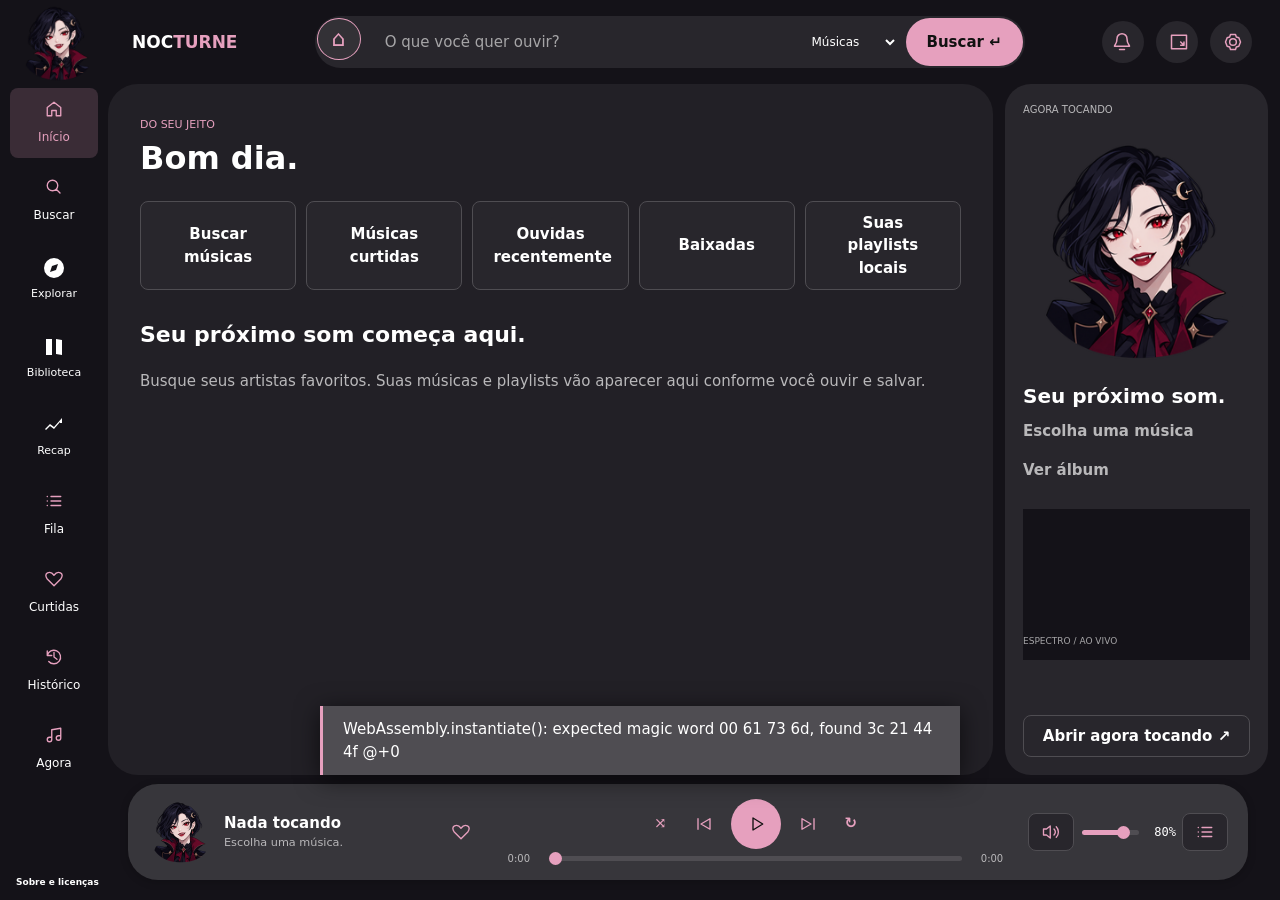
==== commit 14fb7a24: "Fix album metadata and covers; restore spectrum and refine Nocturne controls Read responsive album h" ====
--- a/android/app/src/main/assets/index.html
+++ b/android/app/src/main/assets/index.html
@@ -1,11 +1,11 @@
 <!doctype html><html lang="pt-BR"><head><meta charset="utf-8"><meta name="viewport" content="width=device-width,initial-scale=1"><meta http-equiv="Content-Security-Policy" content="default-src 'self'; font-src 'self'; script-src 'self' 'wasm-unsafe-eval'; style-src 'self' 'unsafe-inline'; img-src 'self' data: https://*.googleusercontent.com https://*.ggpht.com https://i.ytimg.com https://i.scdn.co https://mosaic.scdn.co; media-src 'self' https://*.googlevideo.com https://offline.yuri.local http://127.0.0.1:*; connect-src 'self' https://lrclib.net; frame-src 'none'; base-uri 'none'; form-action 'none'"><title>Nocturne</title><link rel="stylesheet" href="style.css"><link rel="stylesheet" href="meiro.css"><script src="wasm_exec.js"></script><script type="module" src="app.js"></script></head><body class="minimalIcons"><div id="splash" role="status"><img src="mascot.png" alt=""><b>Nocturne</b><small>Preparando sua música…</small></div>
-<header><button id="brand-button" type="button" aria-label="Personalizar mascote" title="Personalizar mascote"><img id="brand-icon" src="app-icon.png" alt="Nocturne"></button><b>NOC<span>TURNE</span></b><small>NOCTURNE / 0.11.0</small><form id="search"><button id="header-home" type="button" data-page="home" aria-label="Início" title="Início">⌂</button><input id="query" placeholder="O que você quer ouvir?" maxlength="200" required aria-label="Buscar música ou artista"><select id="search-kind" aria-label="Tipo de busca"><option value="songs">Músicas</option><option value="albums">Álbuns</option><option value="artists">Artistas</option><option value="playlists">Playlists</option><option value="podcasts">Podcasts</option></select><button type="submit">Buscar ↵</button></form><button id="notifications-open" aria-label="Notificações" title="Notificações"><span class="bell-icon" aria-hidden="true"></span><small id="notifications-badge" hidden></small></button><button id="mini" aria-label="Miniplayer" title="Miniplayer">▣</button><button id="settings-open" aria-label="Configurações" title="Configurações">⚙</button></header>
+<header><button id="brand-button" type="button" aria-label="Personalizar mascote" title="Personalizar mascote"><img id="brand-icon" src="app-icon.png" alt="Nocturne"></button><b>NOC<span>TURNE</span></b><small>NOCTURNE / 0.11.1</small><form id="search"><button id="header-home" type="button" data-page="home" aria-label="Início" title="Início">⌂</button><input id="query" placeholder="O que você quer ouvir?" maxlength="200" required aria-label="Buscar música ou artista"><select id="search-kind" aria-label="Tipo de busca"><option value="songs">Músicas</option><option value="albums">Álbuns</option><option value="artists">Artistas</option><option value="playlists">Playlists</option><option value="podcasts">Podcasts</option></select><button type="submit">Buscar ↵</button></form><button id="notifications-open" aria-label="Notificações" title="Notificações"><span class="bell-icon" aria-hidden="true"></span><small id="notifications-badge" hidden></small></button><button id="mini" aria-label="Miniplayer" title="Miniplayer">▣</button><button id="settings-open" aria-label="Configurações" title="Configurações">⚙</button></header>
 <div class="workspace"><aside><nav><button data-page="home">⌂ Início</button><button data-page="search">⌕ Buscar</button><button data-page="likes">♥ Curtidas</button><button data-page="history">◷ Histórico</button><button data-page="queue">≡ Fila</button><button data-page="now">♫ Agora tocando</button></nav><div class="library-heading"><small>SUAS PLAYLISTS</small><button id="new-playlist" aria-label="Criar playlist">＋</button></div><div id="playlists"></div><p class="aside-note">Sua coleção fica neste aparelho.<br>Leve-a com você pelo backup.</p><button id="settings-sidebar">Aparência e configurações</button></aside><main><section id="home" hidden></section>
 <section id="browse"><div id="detail-header" hidden></div><p class="label" id="eyebrow">SEU PRÓXIMO SOM</p><h1 id="heading">Sua música.<br>Seu universo.</h1><p id="intro">Um espaço preto, pixelado e do seu jeito.</p><div class="toolbar"><input id="filter" placeholder="Filtrar esta lista…" aria-label="Filtrar lista"><button id="play-list">▶ Ouvir lista</button><button id="rename-playlist" hidden>Renomear</button><button id="delete-playlist" hidden>Excluir playlist</button><button id="clear-history" hidden>Limpar histórico</button></div><p id="status" role="status">Busque uma música para começar.</p><div id="collections" class="collection-grid"></div><button id="artist-more" hidden>Mais músicas deste artista</button><section id="results" aria-label="Músicas"></section></section>
 <section id="now" hidden><div class="now-layout"><div><img id="large-cover" alt="Capa da faixa" src="app-icon.png"><p class="label">AGORA TOCANDO</p><h1 id="large-title">Seu próximo som.</h1><p id="large-artist">Escolha uma música.</p><button id="now-like">♡ Curtir</button><button id="share">Compartilhar link</button><button id="lyrics-load">Carregar letra</button></div><div><small id="lyrics-credit">Letras via LRCLIB · disponibilidade variável</small><div id="lyrics"><p>Carregue a letra para acompanhar a música.</p></div></div></div></section></main><aside class="now-sidebar"><small>AGORA TOCANDO</small><button id="side-album-cover" class="cover-button"><img id="side-cover" src="app-icon.png" alt="Abrir álbum"></button><h2 id="side-title">Seu próximo som.</h2><button id="side-artist" class="text-link">Escolha uma música</button><button id="side-album" class="text-link">Ver álbum</button><div class="visualizer-box"><canvas id="visualizer" width="480" height="230" aria-label="Visualizador de áudio"></canvas><small id="visualizer-label">ESPECTRO / AO VIVO</small></div><button id="side-now">Abrir agora tocando ↗</button></aside></div>
 <footer><div class="track-info"><img id="cover" src="app-icon.png" alt=""><div><strong id="title">Nada tocando</strong><small id="artist">Escolha uma música.</small></div><button id="like" aria-label="Curtir faixa">♡</button></div><div class="transport"><div><button id="shuffle" title="Aleatório">⤨</button><button id="previous" aria-label="Anterior">◀◀</button><button id="play" aria-label="Reproduzir ou pausar">▶</button><button id="next" aria-label="Próxima">▶▶</button><button id="repeat" title="Repetição">↻</button></div><div class="timeline"><small id="elapsed">0:00</small><input id="seek" type="range" min="0" max="100" value="0" step="0.1" aria-label="Posição da música"><small id="duration">0:00</small></div></div><div class="volume"><button id="mute" aria-label="Silenciar">♫</button><input id="volume" type="range" min="0" max="1" step="0.01" value="0.8" aria-label="Volume"><output id="volume-value" for="volume" aria-live="off">80%</output><button id="queue-open" title="Fila">≡</button></div><button id="mini-exit" hidden>Expandir ↗</button><audio id="audio" preload="none" crossorigin="anonymous"></audio><audio id="audio-next" preload="none" crossorigin="anonymous"></audio></footer>
-<dialog id="settings"><div class="dialog-header"><h2>Do seu jeito.</h2><button data-close="settings">✕</button></div><div class="settings-grid"><section><h3>Aparência</h3><button id="head-settings-open" type="button">Personalizar mascote</button><label>Cor principal<input id="primary" type="color" value="#000000"></label><label>Cor secundária<input id="accent" type="color" value="#1ed760"></label><div class="swatches" id="swatches"></div><label><input id="autoAccent" type="checkbox"> Usar uma cor da capa</label><label><input id="homeAlbumClick" type="checkbox"> Abrir álbum ao clicar nas músicas da Início</label><p class="hint">Sem álbum disponível, abre as músicas do artista. O botão ▶ sempre toca direto.</p><label><input id="minecraftFont" type="checkbox"> Fonte Minecraft</label><p class="hint">Nos títulos, menus e botões. Músicas, artistas e letras mantêm a fonte legível.</p><label><input id="retro" type="checkbox"> Fonte e bordas retrô</label><label><input id="animations" type="checkbox"> Animações suaves</label><label>Densidade<select id="density"><option value="compact">Compacta</option><option value="normal">Normal</option><option value="spacious">Espaçada</option></select></label><label>Capas <output id="cover-value"></output><input id="coverSize" type="range" min="32" max="96" step="8"></label><label>Letras da interface<input id="fontSize" type="range" min="12" max="22"></label><div id="theme-presets" class="theme-presets"></div><button id="theme-reset">Restaurar preto e verde</button><button id="save-theme">Salvar tema atual</button><div id="themes"></div></section>
-<section><h3>Conta YouTube Music</h3><p>Entre na página oficial para acessar recomendações, biblioteca e playlists.</p><button id="yt-login">Entrar com Google / YouTube Music</button><button id="yt-check">Verificar conexão</button><button id="yt-cancel">Cancelar login</button><button id="yt-logout">Sair da conta</button><details><summary>Importar sessão · avançado</summary><p>Use somente sua própria sessão. O valor fica protegido no sistema e nunca aparece no histórico.</p><button id="yt-import">Importar sessão com segurança</button></details><p id="yt-status" class="hint" role="status">Você pode buscar músicas sem entrar. Recursos da conta precisam de uma sessão válida.</p></section><section><h3>Fonte de música</h3><label>Usar<select id="music-source"><option value="spotify">Spotify · integração preservada</option><option value="youtube">YouTube Music · Meiro</option></select></label><button id="spotify-connect">Conectar Spotify</button><button id="spotify-check">Verificar conexão</button><button id="spotify-library">Carregar curtidas do Spotify</button><button id="spotify-disconnect">Desconectar Spotify</button><p id="spotify-connection-status" class="hint">Entre usando a página do Spotify. Sua biblioteca local continua disponível.</p><p class="hint">YouTube Music usa o cliente do Meiro. A integração Spotify anterior continua opcional; equalizador, visualizador e downloads usam áudio YouTube Music.</p></section><section id="updates-section"><h3>Atualizações</h3><p>Versão instalada: <b id="updates-current">0.11.0</b></p><p>Última versão: <b id="updates-latest">—</b></p><label><input id="updates-auto" type="checkbox" checked> Verificar automaticamente</label><p class="hint">Verificamos ao abrir e periodicamente com o app aberto. A instalação só começa quando você escolher atualizar. No Android, confirme a instalação na tela do sistema.</p><button id="updates-check">Verificar atualização</button><button id="updates-install" hidden>Atualizar agora</button><progress id="updates-progress" hidden aria-label="Atualização em andamento"></progress><p id="updates-status" class="hint" role="status">Você pode verificar quando quiser.</p></section><section><h3>Som</h3><label><input id="autoRadio" type="checkbox"> Continuar com músicas parecidas fora dos álbuns</label><p class="hint">Adiciona recomendações relacionadas à faixa atual quando a fila está acabando. Álbuns mantêm sua sequência.</p><label><input id="normalize" type="checkbox"> Suavizar picos de volume</label><p class="hint">Compressão suave dos picos, sem aumentar e diminuir o ganho a cada trecho. Não iguala o volume entre gravações.</p><label>Transição entre faixas <output id="fade-value"></output><input id="crossfade" type="range" min="0" max="10" step="1"></label><h4>Visualizador</h4><label><input id="visualizer-enabled" type="checkbox"> Barras pixeladas ao vivo</label><label><input id="reflection" type="checkbox"> Reflexo das barras</label><h4>Equalizador</h4><div id="equalizer"></div><button id="eq-reset">Restaurar equalizador</button><p class="hint" id="audio-info">O processamento de áudio é ativado ao reproduzir.</p></section>
+<dialog id="settings"><div class="dialog-header"><h2>Do seu jeito.</h2><button data-close="settings">✕</button></div><div class="settings-grid"><section><h3>Aparência</h3><button id="head-settings-open" type="button">Personalizar mascote</button><label>Cor principal<input id="primary" type="color" value="#000000"></label><label>Cor secundária<input id="accent" type="color" value="#1ed760"></label><div class="swatches" id="swatches"></div><label><input id="autoAccent" type="checkbox"> Usar uma cor da capa</label><label><input id="homeAlbumClick" type="checkbox"> Abrir álbum ao clicar nas músicas da Início</label><p class="hint">Sem álbum disponível, abre as músicas do artista. O botão ▶ sempre toca direto.</p><label><input id="retro" type="checkbox"> Fonte e bordas retrô</label><label><input id="animations" type="checkbox"> Animações da interface</label><label>Densidade<select id="density"><option value="compact">Compacta</option><option value="normal">Normal</option><option value="spacious">Espaçada</option></select></label><label>Capas <output id="cover-value"></output><input id="coverSize" type="range" min="32" max="96" step="8"></label><label>Letras da interface<input id="fontSize" type="range" min="12" max="22"></label><div id="theme-presets" class="theme-presets"></div><button id="theme-reset">Restaurar preto e verde</button><button id="save-theme">Salvar tema atual</button><div id="themes"></div></section>
+<section><h3>Conta YouTube Music</h3><p>O Google abre no navegador normal. Após entrar, use Importar sessão para conectar a conta; o navegador não compartilha cookies automaticamente com o aplicativo.</p><button id="yt-login">Entrar com Google / YouTube Music</button><button id="yt-check">Verificar conexão</button><button id="yt-cancel">Cancelar login</button><button id="yt-logout">Sair da conta</button><details><summary>Importar sessão · avançado</summary><p>No navegador onde entrou, abra o YouTube Music, pressione F12 e procure Network/Rede. Recarregue a página, selecione uma requisição para music.youtube.com e copie somente o valor de Cookie em Request Headers. Cole no campo protegido do Nocturne. Nunca compartilhe esse valor. No Android, a importação avançada também exige uma sessão própria obtida no navegador; não há transferência automática.</p><button id="yt-import">Importar sessão com segurança</button></details><p id="yt-status" class="hint" role="status">Você pode buscar músicas sem entrar. Recursos da conta precisam de uma sessão válida.</p></section><section><h3>Fonte de música</h3><label>Usar<select id="music-source"><option value="spotify">Spotify · integração preservada</option><option value="youtube">YouTube Music · Meiro</option></select></label><button id="spotify-connect">Conectar Spotify</button><button id="spotify-check">Verificar conexão</button><button id="spotify-library">Carregar curtidas do Spotify</button><button id="spotify-disconnect">Desconectar Spotify</button><p id="spotify-connection-status" class="hint">Entre usando a página do Spotify. Sua biblioteca local continua disponível.</p><p class="hint">YouTube Music usa o cliente do Meiro. A integração Spotify anterior continua opcional; equalizador, visualizador e downloads usam áudio YouTube Music.</p></section><section id="updates-section"><h3>Atualizações</h3><p>Versão instalada: <b id="updates-current">0.11.1</b></p><p>Última versão: <b id="updates-latest">—</b></p><label><input id="updates-auto" type="checkbox" checked> Verificar automaticamente</label><p class="hint">Verificamos ao abrir e periodicamente com o app aberto. A instalação só começa quando você escolher atualizar. No Android, confirme a instalação na tela do sistema.</p><button id="updates-check">Verificar atualização</button><button id="updates-install" hidden>Atualizar agora</button><progress id="updates-progress" hidden aria-label="Atualização em andamento"></progress><p id="updates-status" class="hint" role="status">Você pode verificar quando quiser.</p></section><section><h3>Som</h3><label><input id="autoRadio" type="checkbox"> Continuar com músicas parecidas fora dos álbuns</label><p class="hint">Adiciona recomendações relacionadas à faixa atual quando a fila está acabando. Álbuns mantêm sua sequência.</p><label><input id="normalize" type="checkbox"> Suavizar picos de volume</label><p class="hint">Compressão suave dos picos, sem aumentar e diminuir o ganho a cada trecho. Não iguala o volume entre gravações.</p><label>Transição entre faixas <output id="fade-value"></output><input id="crossfade" type="range" min="0" max="10" step="1"></label><h4>Visualizador</h4><label><input id="visualizer-enabled" type="checkbox"> Barras pixeladas ao vivo</label><label><input id="visualizerRainbow" type="checkbox"> Espectro com cores arco-íris</label><label><input id="reflection" type="checkbox"> Reflexo das barras</label><h4>Equalizador</h4><div id="equalizer"></div><button id="eq-reset">Restaurar equalizador</button><p class="hint" id="audio-info">O processamento de áudio é ativado ao reproduzir.</p></section>
 <section><h3>Enquanto joga</h3><label><input id="discreet" type="checkbox"> Modo discreto, sem efeitos</label><label><input id="minimizeTray" type="checkbox"> Minimizar para a bandeja</label><label><input id="globalHotkeys" type="checkbox"> Atalhos globais</label><p class="hint">Ctrl + Alt + Espaço: pausar<br>Ctrl + Alt + → / ←: próxima / anterior<br>Ctrl + Alt + ↑ / ↓: volume<br>Teclas multimídia também são aceitas.</p><button id="always-top">Alternar sempre por cima</button><button id="mini-settings">Abrir miniplayer</button><h4>Discord</h4><label><input id="discord" type="checkbox"> Mostrar música no Discord</label><label>Application ID (público)<input id="discordId" inputmode="numeric" maxlength="22" placeholder="Preencha quando criar seu app"></label><p class="hint" id="discord-status">Precisa do Discord para PC aberto e de um Application ID próprio. Não use token de conta.</p></section>
 <section><h3>Biblioteca e armazenamento</h3><button id="export">Exportar biblioteca</button><button id="import">Importar / mesclar backup</button><button id="sync-folder">Escolher pasta para sincronização</button><button id="sync-now">Sincronizar agora</button><button id="sync-off">Desligar sincronização</button><p class="hint" id="sync-status">Sem pasta selecionada.</p><p class="hint">Use uma pasta sincronizada por OneDrive, Dropbox ou outro serviço. Em outro PC, escolha a mesma pasta. No Android, escolha o mesmo arquivo por um provedor de arquivos com acesso de leitura e escrita. A sincronização ocorre enquanto o app está aberto.</p><label>Limite do cache de capas<select id="cacheMB"><option value="0">Sem cache em disco</option><option value="16">16 MB</option><option value="64">64 MB</option><option value="128">128 MB</option><option value="256">256 MB</option></select></label><button id="downloads-folder">Abrir pasta de downloads</button><button id="clear-cache">Limpar cache de capas</button><p id="cache-status" class="hint"></p><p class="hint">As músicas não são baixadas para uso offline.</p></section></div><p class="hint">Integração experimental com YouTube Music. Algumas faixas podem falhar ou ficar indisponíveis.</p></dialog>
 <dialog id="notifications-dialog"><div class="dialog-header"><h2>Notificações</h2><button id="notifications-close" aria-label="Fechar notificações">×</button></div><button id="notifications-read-all">Marcar todas como lidas</button><div id="notifications-list"></div><h3>Artistas seguidos</h3><div id="notifications-following"></div><button id="notifications-refresh">Verificar lançamentos</button><p id="notifications-status" class="hint">Verificamos lançamentos ao abrir e a cada 30 minutos com o app aberto. Não são notificações push.</p></dialog><dialog id="name-dialog"><h2 id="name-title">Nome</h2><form id="name-form"><input id="name-input" maxlength="100" required aria-label="Nome"><button>Salvar</button><button type="button" data-close="name-dialog">Cancelar</button></form></dialog><dialog id="add-dialog"><div class="dialog-header"><h2>Adicionar à playlist</h2><button data-close="add-dialog">✕</button></div><div id="add-options"></div><button id="add-new">＋ Nova playlist</button></dialog><div id="update-banner" hidden role="status"><span id="update-banner-text"></span><button id="update-banner-open">Ver atualização</button><button id="update-banner-close" aria-label="Lembrar depois">×</button></div><div id="toast" role="status" hidden></div><dialog id="head-picker" aria-labelledby="head-picker-title"><div class="dialog-header"><h2 id="head-picker-title">Sua mascote, seu estilo.</h2><button id="head-close" type="button" aria-label="Fechar personalização">✕</button></div><p class="hint">Vampira original do Nocturne. Personalize a cor da roupa.</p><div id="head-options" role="group" aria-label="Mascote"></div><label>Cor da mascote<select id="head-mode"><option value="theme">Seguir o tema</option><option value="original">Cor original</option><option value="custom">Cor personalizada</option></select></label><label id="head-custom-label" hidden>Escolha uma cor<input id="head-color" type="color" value="#1ed760"></label><p class="hint">Sua escolha fica salva neste aparelho. No Windows, também muda o ícone da janela enquanto o app está aberto.</p></dialog><button id="licenses-open" class="about-license">Sobre e licenças</button><dialog id="licenses"><h2>Nocturne</h2><p>Cliente YouTube Music de Meiro, elianiva e colaboradores. GNU GPL versão 3. Adaptação Nocturne.</p><p>Software livre, sem garantia. O código-fonte correspondente e a licença acompanham o aplicativo.</p><button id="license-read">Ler a GPLv3</button><div id="license-content"></div><button data-close="licenses">Fechar</button></dialog></body></html>
--- a/android/app/src/main/assets/meiro.css
+++ b/android/app/src/main/assets/meiro.css
@@ -19,6 +19,21 @@
 .search-filters{display:flex;gap:10px;overflow:auto;margin:15px 0}.search-filters button{white-space:nowrap;border:0;border-radius:24px;padding:10px 18px;background:var(--raised)}.license-text{white-space:pre-wrap;font:12px system-ui;max-height:50vh;overflow:auto}.now-tabs button:focus-visible{outline:2px solid var(--accent)}
 
 .nav-icon{width:24px;height:24px;fill:currentColor}.feed-nav{display:flex;flex-direction:column;align-items:center;gap:6px}header form #query{font:15px Nocturne Sans,system-ui;border-radius:30px}header form #search-kind{flex:0 0 100px;width:100px}main{overflow-x:hidden}@media(max-width:650px){header form{width:calc(100% + 58px);flex:1 0 calc(100% + 58px);margin-right:0}header form #query{min-width:0;flex:1 1 0;font-size:16px}header form #search-kind{flex:0 0 82px;width:82px;font-size:11px}main .song .actions button:nth-child(n+3){display:none!important}main .song .actions{flex:0 0 auto}main .song .song-play{min-width:0;flex:1 1 0}.workspace>aside:first-child nav{overflow-y:hidden;scrollbar-width:none}.workspace>aside:first-child nav::-webkit-scrollbar{display:none}.workspace>aside:first-child nav button{flex:1 0 58px;min-width:58px}.nav-icon{width:21px;height:21px}.desktop-chrome header{padding-right:14px;padding-top:38px;height:150px}.desktop-chrome .workspace{height:calc(100dvh - 150px)}}
-
-.search-filters{width:100%;max-width:100%;min-width:0;overflow-x:auto;overflow-y:hidden;contain:layout paint}#browse,#home,#now,#results,#collections{min-width:0;max-width:100%}
 
+.search-filters{width:100%;max-width:100%;min-width:0;overflow-x:auto;overflow-y:hidden;contain:layout paint}#browse,#home,#now,#results,#collections{min-width:0;max-width:100%}
+
+
+/* Nocturne 0.11.1: visible spectrum, larger mascot and search Home. */
+header #brand-button{left:18px;top:4px;width:78px;height:78px}header #brand-icon{width:78px;height:78px}
+header form #header-home{display:inline-flex;align-items:center;justify-content:center;flex:0 0 42px;width:42px;height:42px;border:0;border-radius:50%;padding:10px;background:var(--hover)}
+@media(min-width:1050px){.workspace{grid-template-columns:108px minmax(0,1fr) 275px}.now-sidebar{display:flex;flex-direction:column;border:0;border-radius:26px;margin-left:12px;background:var(--raised);overflow:auto}.now-sidebar .visualizer-box{margin-top:16px}.now-sidebar h2{font-size:20px}.now-sidebar #side-now{margin-top:auto}}
+@media(max-width:650px){header #brand-button{left:8px;top:1px;width:64px;height:64px}header #brand-icon{width:64px;height:64px}header form #header-home{flex-basis:34px;width:34px;height:36px;padding:8px}header form #search-kind{flex-basis:70px;width:70px}header form>button[type=submit]{padding:10px 9px}}
+body.animations:not(.discreet) :is(.home-card,.collection,.feed-card,.song){transition:transform .2s ease,background .2s ease,box-shadow .2s ease}
+body.animations:not(.discreet) :is(.home-card,.collection,.feed-card):hover{transform:translateY(-4px)}
+body.animations:not(.discreet) button:active{transform:scale(.96)}
+body.animations:not(.discreet) main>section:not([hidden]){animation:nocturne-reveal .28s ease both}
+@keyframes nocturne-reveal{from{opacity:0;transform:translateY(9px)}to{opacity:1;transform:none}}
+body:not(.animations) *,body.discreet *{animation:none!important;transition:none!important}
+@media(prefers-reduced-motion:reduce){*{animation:none!important;transition:none!important}}
+
+header form #header-home{font:22px system-ui}header form #header-home svg{width:21px;height:21px}
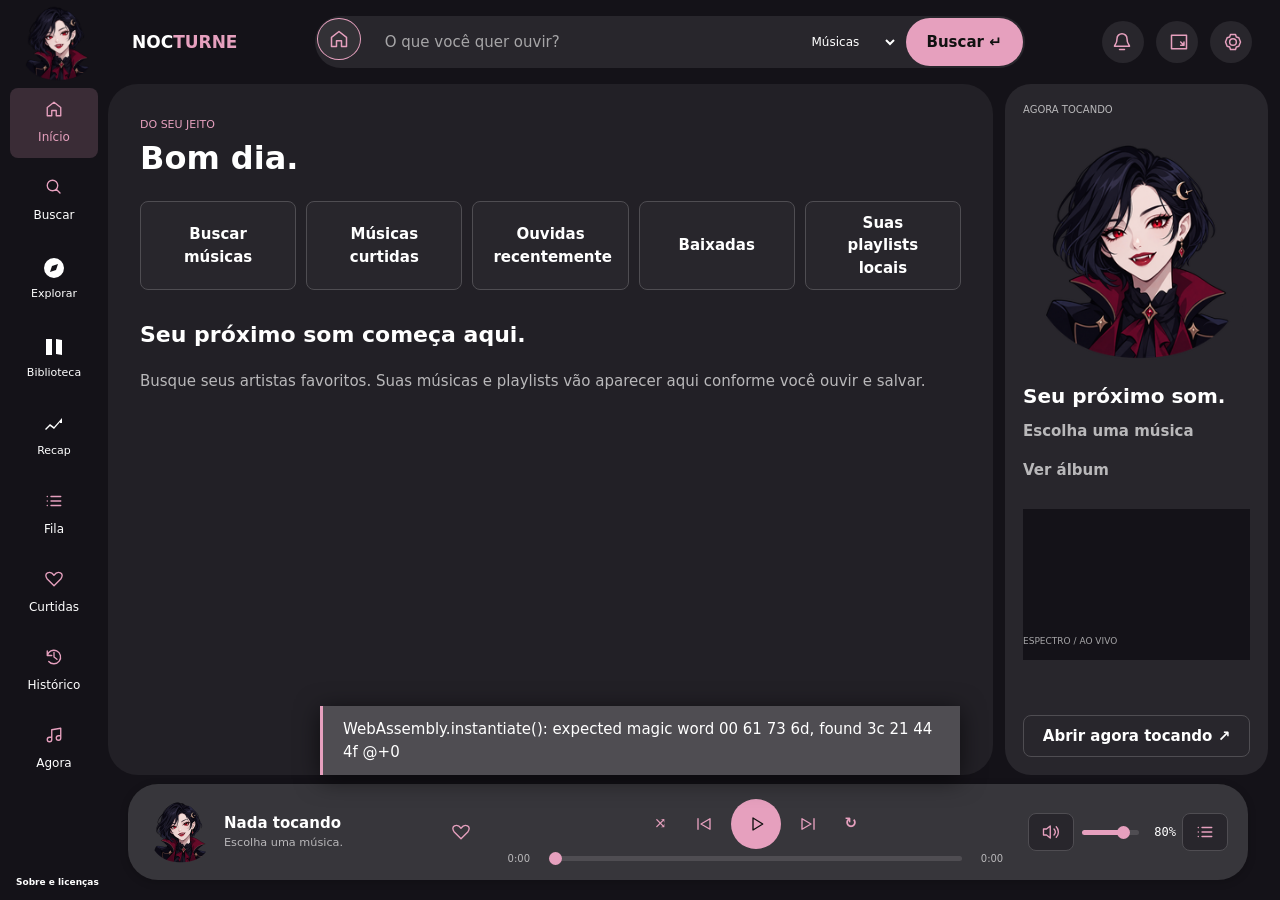
==== commit b74b7bc5: "Release Nocturne 0.12.0 with per-user Windows setup Add NSIS installer, official Microsoft WebView2 " ====
--- a/android/app/src/main/assets/index.html
+++ b/android/app/src/main/assets/index.html
@@ -1,11 +1,11 @@
 <!doctype html><html lang="pt-BR"><head><meta charset="utf-8"><meta name="viewport" content="width=device-width,initial-scale=1"><meta http-equiv="Content-Security-Policy" content="default-src 'self'; font-src 'self'; script-src 'self' 'wasm-unsafe-eval'; style-src 'self' 'unsafe-inline'; img-src 'self' data: https://*.googleusercontent.com https://*.ggpht.com https://i.ytimg.com https://i.scdn.co https://mosaic.scdn.co; media-src 'self' https://*.googlevideo.com https://offline.yuri.local http://127.0.0.1:*; connect-src 'self' https://lrclib.net; frame-src 'none'; base-uri 'none'; form-action 'none'"><title>Nocturne</title><link rel="stylesheet" href="style.css"><link rel="stylesheet" href="meiro.css"><script src="wasm_exec.js"></script><script type="module" src="app.js"></script></head><body class="minimalIcons"><div id="splash" role="status"><img src="mascot.png" alt=""><b>Nocturne</b><small>Preparando sua música…</small></div>
-<header><button id="brand-button" type="button" aria-label="Personalizar mascote" title="Personalizar mascote"><img id="brand-icon" src="app-icon.png" alt="Nocturne"></button><b>NOC<span>TURNE</span></b><small>NOCTURNE / 0.11.1</small><form id="search"><button id="header-home" type="button" data-page="home" aria-label="Início" title="Início">⌂</button><input id="query" placeholder="O que você quer ouvir?" maxlength="200" required aria-label="Buscar música ou artista"><select id="search-kind" aria-label="Tipo de busca"><option value="songs">Músicas</option><option value="albums">Álbuns</option><option value="artists">Artistas</option><option value="playlists">Playlists</option><option value="podcasts">Podcasts</option></select><button type="submit">Buscar ↵</button></form><button id="notifications-open" aria-label="Notificações" title="Notificações"><span class="bell-icon" aria-hidden="true"></span><small id="notifications-badge" hidden></small></button><button id="mini" aria-label="Miniplayer" title="Miniplayer">▣</button><button id="settings-open" aria-label="Configurações" title="Configurações">⚙</button></header>
-<div class="workspace"><aside><nav><button data-page="home">⌂ Início</button><button data-page="search">⌕ Buscar</button><button data-page="likes">♥ Curtidas</button><button data-page="history">◷ Histórico</button><button data-page="queue">≡ Fila</button><button data-page="now">♫ Agora tocando</button></nav><div class="library-heading"><small>SUAS PLAYLISTS</small><button id="new-playlist" aria-label="Criar playlist">＋</button></div><div id="playlists"></div><p class="aside-note">Sua coleção fica neste aparelho.<br>Leve-a com você pelo backup.</p><button id="settings-sidebar">Aparência e configurações</button></aside><main><section id="home" hidden></section>
+<header><button id="brand-button" type="button" aria-label="Personalizar mascote" title="Personalizar mascote"><img id="brand-icon" src="app-icon.png" alt="Nocturne"></button><b>NOC<span>TURNE</span></b><small>NOCTURNE / 0.12.0</small><form id="search"><button id="header-home" type="button" data-page="home" aria-label="Início" title="Início">⌂</button><input id="query" placeholder="O que você quer ouvir?" maxlength="200" required aria-label="Buscar música ou artista"><select id="search-kind" aria-label="Tipo de busca"><option value="songs">Músicas</option><option value="albums">Álbuns</option><option value="artists">Artistas</option><option value="playlists">Playlists</option><option value="podcasts">Podcasts</option></select><button type="submit">Buscar ↵</button></form><button id="notifications-open" aria-label="Notificações" title="Notificações"><span class="bell-icon" aria-hidden="true"></span><small id="notifications-badge" hidden></small></button><button id="mini" aria-label="Miniplayer" title="Miniplayer">▣</button><button id="settings-open" aria-label="Configurações" title="Configurações">⚙</button></header>
+<div class="workspace"><aside><nav><button data-page="home">⌂ Início</button><button data-page="search">⌕ Buscar</button><button data-page="likes">♥ Curtidas</button><button data-page="history">◷ Histórico</button><button data-page="queue">≡ Fila</button><button data-page="now">♫ Agora tocando</button></nav><div class="library-heading"><small>SUAS PLAYLISTS</small><button id="new-playlist" aria-label="Criar playlist">＋</button></div><div id="playlists"></div><p class="aside-note">Sua coleção fica neste aparelho.<br>Leve-a com você pelo backup.</p><button id="settings-sidebar" aria-label="Aparência e configurações" title="Aparência e configurações">Aparência e configurações</button></aside><main><section id="home" hidden></section>
 <section id="browse"><div id="detail-header" hidden></div><p class="label" id="eyebrow">SEU PRÓXIMO SOM</p><h1 id="heading">Sua música.<br>Seu universo.</h1><p id="intro">Um espaço preto, pixelado e do seu jeito.</p><div class="toolbar"><input id="filter" placeholder="Filtrar esta lista…" aria-label="Filtrar lista"><button id="play-list">▶ Ouvir lista</button><button id="rename-playlist" hidden>Renomear</button><button id="delete-playlist" hidden>Excluir playlist</button><button id="clear-history" hidden>Limpar histórico</button></div><p id="status" role="status">Busque uma música para começar.</p><div id="collections" class="collection-grid"></div><button id="artist-more" hidden>Mais músicas deste artista</button><section id="results" aria-label="Músicas"></section></section>
 <section id="now" hidden><div class="now-layout"><div><img id="large-cover" alt="Capa da faixa" src="app-icon.png"><p class="label">AGORA TOCANDO</p><h1 id="large-title">Seu próximo som.</h1><p id="large-artist">Escolha uma música.</p><button id="now-like">♡ Curtir</button><button id="share">Compartilhar link</button><button id="lyrics-load">Carregar letra</button></div><div><small id="lyrics-credit">Letras via LRCLIB · disponibilidade variável</small><div id="lyrics"><p>Carregue a letra para acompanhar a música.</p></div></div></div></section></main><aside class="now-sidebar"><small>AGORA TOCANDO</small><button id="side-album-cover" class="cover-button"><img id="side-cover" src="app-icon.png" alt="Abrir álbum"></button><h2 id="side-title">Seu próximo som.</h2><button id="side-artist" class="text-link">Escolha uma música</button><button id="side-album" class="text-link">Ver álbum</button><div class="visualizer-box"><canvas id="visualizer" width="480" height="230" aria-label="Visualizador de áudio"></canvas><small id="visualizer-label">ESPECTRO / AO VIVO</small></div><button id="side-now">Abrir agora tocando ↗</button></aside></div>
 <footer><div class="track-info"><img id="cover" src="app-icon.png" alt=""><div><strong id="title">Nada tocando</strong><small id="artist">Escolha uma música.</small></div><button id="like" aria-label="Curtir faixa">♡</button></div><div class="transport"><div><button id="shuffle" title="Aleatório">⤨</button><button id="previous" aria-label="Anterior">◀◀</button><button id="play" aria-label="Reproduzir ou pausar">▶</button><button id="next" aria-label="Próxima">▶▶</button><button id="repeat" title="Repetição">↻</button></div><div class="timeline"><small id="elapsed">0:00</small><input id="seek" type="range" min="0" max="100" value="0" step="0.1" aria-label="Posição da música"><small id="duration">0:00</small></div></div><div class="volume"><button id="mute" aria-label="Silenciar">♫</button><input id="volume" type="range" min="0" max="1" step="0.01" value="0.8" aria-label="Volume"><output id="volume-value" for="volume" aria-live="off">80%</output><button id="queue-open" title="Fila">≡</button></div><button id="mini-exit" hidden>Expandir ↗</button><audio id="audio" preload="none" crossorigin="anonymous"></audio><audio id="audio-next" preload="none" crossorigin="anonymous"></audio></footer>
 <dialog id="settings"><div class="dialog-header"><h2>Do seu jeito.</h2><button data-close="settings">✕</button></div><div class="settings-grid"><section><h3>Aparência</h3><button id="head-settings-open" type="button">Personalizar mascote</button><label>Cor principal<input id="primary" type="color" value="#000000"></label><label>Cor secundária<input id="accent" type="color" value="#1ed760"></label><div class="swatches" id="swatches"></div><label><input id="autoAccent" type="checkbox"> Usar uma cor da capa</label><label><input id="homeAlbumClick" type="checkbox"> Abrir álbum ao clicar nas músicas da Início</label><p class="hint">Sem álbum disponível, abre as músicas do artista. O botão ▶ sempre toca direto.</p><label><input id="retro" type="checkbox"> Fonte e bordas retrô</label><label><input id="animations" type="checkbox"> Animações da interface</label><label>Densidade<select id="density"><option value="compact">Compacta</option><option value="normal">Normal</option><option value="spacious">Espaçada</option></select></label><label>Capas <output id="cover-value"></output><input id="coverSize" type="range" min="32" max="96" step="8"></label><label>Letras da interface<input id="fontSize" type="range" min="12" max="22"></label><div id="theme-presets" class="theme-presets"></div><button id="theme-reset">Restaurar preto e verde</button><button id="save-theme">Salvar tema atual</button><div id="themes"></div></section>
-<section><h3>Conta YouTube Music</h3><p>O Google abre no navegador normal. Após entrar, use Importar sessão para conectar a conta; o navegador não compartilha cookies automaticamente com o aplicativo.</p><button id="yt-login">Entrar com Google / YouTube Music</button><button id="yt-check">Verificar conexão</button><button id="yt-cancel">Cancelar login</button><button id="yt-logout">Sair da conta</button><details><summary>Importar sessão · avançado</summary><p>No navegador onde entrou, abra o YouTube Music, pressione F12 e procure Network/Rede. Recarregue a página, selecione uma requisição para music.youtube.com e copie somente o valor de Cookie em Request Headers. Cole no campo protegido do Nocturne. Nunca compartilhe esse valor. No Android, a importação avançada também exige uma sessão própria obtida no navegador; não há transferência automática.</p><button id="yt-import">Importar sessão com segurança</button></details><p id="yt-status" class="hint" role="status">Você pode buscar músicas sem entrar. Recursos da conta precisam de uma sessão válida.</p></section><section><h3>Fonte de música</h3><label>Usar<select id="music-source"><option value="spotify">Spotify · integração preservada</option><option value="youtube">YouTube Music · Meiro</option></select></label><button id="spotify-connect">Conectar Spotify</button><button id="spotify-check">Verificar conexão</button><button id="spotify-library">Carregar curtidas do Spotify</button><button id="spotify-disconnect">Desconectar Spotify</button><p id="spotify-connection-status" class="hint">Entre usando a página do Spotify. Sua biblioteca local continua disponível.</p><p class="hint">YouTube Music usa o cliente do Meiro. A integração Spotify anterior continua opcional; equalizador, visualizador e downloads usam áudio YouTube Music.</p></section><section id="updates-section"><h3>Atualizações</h3><p>Versão instalada: <b id="updates-current">0.11.1</b></p><p>Última versão: <b id="updates-latest">—</b></p><label><input id="updates-auto" type="checkbox" checked> Verificar automaticamente</label><p class="hint">Verificamos ao abrir e periodicamente com o app aberto. A instalação só começa quando você escolher atualizar. No Android, confirme a instalação na tela do sistema.</p><button id="updates-check">Verificar atualização</button><button id="updates-install" hidden>Atualizar agora</button><progress id="updates-progress" hidden aria-label="Atualização em andamento"></progress><p id="updates-status" class="hint" role="status">Você pode verificar quando quiser.</p></section><section><h3>Som</h3><label><input id="autoRadio" type="checkbox"> Continuar com músicas parecidas fora dos álbuns</label><p class="hint">Adiciona recomendações relacionadas à faixa atual quando a fila está acabando. Álbuns mantêm sua sequência.</p><label><input id="normalize" type="checkbox"> Suavizar picos de volume</label><p class="hint">Compressão suave dos picos, sem aumentar e diminuir o ganho a cada trecho. Não iguala o volume entre gravações.</p><label>Transição entre faixas <output id="fade-value"></output><input id="crossfade" type="range" min="0" max="10" step="1"></label><h4>Visualizador</h4><label><input id="visualizer-enabled" type="checkbox"> Barras pixeladas ao vivo</label><label><input id="visualizerRainbow" type="checkbox"> Espectro com cores arco-íris</label><label><input id="reflection" type="checkbox"> Reflexo das barras</label><h4>Equalizador</h4><div id="equalizer"></div><button id="eq-reset">Restaurar equalizador</button><p class="hint" id="audio-info">O processamento de áudio é ativado ao reproduzir.</p></section>
+<section><h3>Conta YouTube Music</h3><p>O Google abre no navegador normal. Após entrar, use Importar sessão para conectar a conta; o navegador não compartilha cookies automaticamente com o aplicativo.</p><button id="yt-login">Entrar com Google / YouTube Music</button><button id="yt-check">Verificar conexão</button><button id="yt-cancel">Cancelar login</button><button id="yt-logout">Sair da conta</button><details><summary>Importar sessão · avançado</summary><p>No navegador onde entrou, abra o YouTube Music, pressione F12 e procure Network/Rede. Recarregue a página, selecione uma requisição para music.youtube.com e copie somente o valor de Cookie em Request Headers. Cole no campo protegido do Nocturne. Nunca compartilhe esse valor. No Android, a importação avançada também exige uma sessão própria obtida no navegador; não há transferência automática.</p><button id="yt-import">Importar sessão com segurança</button></details><p id="yt-status" class="hint" role="status">Você pode buscar músicas sem entrar. Recursos da conta precisam de uma sessão válida.</p></section><section><h3>Fonte de música</h3><label>Usar<select id="music-source"><option value="spotify">Spotify · integração preservada</option><option value="youtube">YouTube Music · Meiro</option></select></label><button id="spotify-connect">Conectar Spotify</button><button id="spotify-check">Verificar conexão</button><button id="spotify-library">Carregar curtidas do Spotify</button><button id="spotify-disconnect">Desconectar Spotify</button><p id="spotify-connection-status" class="hint">Entre usando a página do Spotify. Sua biblioteca local continua disponível.</p><p class="hint">YouTube Music usa o cliente do Meiro. A integração Spotify anterior continua opcional; equalizador, visualizador e downloads usam áudio YouTube Music.</p></section><section id="updates-section"><h3>Atualizações</h3><p>Versão instalada: <b id="updates-current">0.12.0</b></p><p>Última versão: <b id="updates-latest">—</b></p><label><input id="updates-auto" type="checkbox" checked> Verificar automaticamente</label><p class="hint">Verificamos ao abrir e periodicamente com o app aberto. A instalação só começa quando você escolher atualizar. No Android, confirme a instalação na tela do sistema.</p><button id="updates-check">Verificar atualização</button><button id="updates-install" hidden>Atualizar agora</button><progress id="updates-progress" hidden aria-label="Atualização em andamento"></progress><p id="updates-status" class="hint" role="status">Você pode verificar quando quiser.</p></section><section><h3>Som</h3><label><input id="autoRadio" type="checkbox"> Continuar com músicas parecidas fora dos álbuns</label><p class="hint">Adiciona recomendações relacionadas à faixa atual quando a fila está acabando. Álbuns mantêm sua sequência.</p><label><input id="normalize" type="checkbox"> Suavizar picos de volume</label><p class="hint">Compressão suave dos picos, sem aumentar e diminuir o ganho a cada trecho. Não iguala o volume entre gravações.</p><label>Transição entre faixas <output id="fade-value"></output><input id="crossfade" type="range" min="0" max="10" step="1"></label><h4>Visualizador</h4><label><input id="visualizer-enabled" type="checkbox"> Barras pixeladas ao vivo</label><label><input id="visualizerRainbow" type="checkbox"> Espectro com cores arco-íris</label><label><input id="reflection" type="checkbox"> Reflexo das barras</label><h4>Equalizador</h4><div id="equalizer"></div><button id="eq-reset">Restaurar equalizador</button><p class="hint" id="audio-info">O processamento de áudio é ativado ao reproduzir.</p></section>
 <section><h3>Enquanto joga</h3><label><input id="discreet" type="checkbox"> Modo discreto, sem efeitos</label><label><input id="minimizeTray" type="checkbox"> Minimizar para a bandeja</label><label><input id="globalHotkeys" type="checkbox"> Atalhos globais</label><p class="hint">Ctrl + Alt + Espaço: pausar<br>Ctrl + Alt + → / ←: próxima / anterior<br>Ctrl + Alt + ↑ / ↓: volume<br>Teclas multimídia também são aceitas.</p><button id="always-top">Alternar sempre por cima</button><button id="mini-settings">Abrir miniplayer</button><h4>Discord</h4><label><input id="discord" type="checkbox"> Mostrar música no Discord</label><label>Application ID (público)<input id="discordId" inputmode="numeric" maxlength="22" placeholder="Preencha quando criar seu app"></label><p class="hint" id="discord-status">Precisa do Discord para PC aberto e de um Application ID próprio. Não use token de conta.</p></section>
 <section><h3>Biblioteca e armazenamento</h3><button id="export">Exportar biblioteca</button><button id="import">Importar / mesclar backup</button><button id="sync-folder">Escolher pasta para sincronização</button><button id="sync-now">Sincronizar agora</button><button id="sync-off">Desligar sincronização</button><p class="hint" id="sync-status">Sem pasta selecionada.</p><p class="hint">Use uma pasta sincronizada por OneDrive, Dropbox ou outro serviço. Em outro PC, escolha a mesma pasta. No Android, escolha o mesmo arquivo por um provedor de arquivos com acesso de leitura e escrita. A sincronização ocorre enquanto o app está aberto.</p><label>Limite do cache de capas<select id="cacheMB"><option value="0">Sem cache em disco</option><option value="16">16 MB</option><option value="64">64 MB</option><option value="128">128 MB</option><option value="256">256 MB</option></select></label><button id="downloads-folder">Abrir pasta de downloads</button><button id="clear-cache">Limpar cache de capas</button><p id="cache-status" class="hint"></p><p class="hint">As músicas não são baixadas para uso offline.</p></section></div><p class="hint">Integração experimental com YouTube Music. Algumas faixas podem falhar ou ficar indisponíveis.</p></dialog>
 <dialog id="notifications-dialog"><div class="dialog-header"><h2>Notificações</h2><button id="notifications-close" aria-label="Fechar notificações">×</button></div><button id="notifications-read-all">Marcar todas como lidas</button><div id="notifications-list"></div><h3>Artistas seguidos</h3><div id="notifications-following"></div><button id="notifications-refresh">Verificar lançamentos</button><p id="notifications-status" class="hint">Verificamos lançamentos ao abrir e a cada 30 minutos com o app aberto. Não são notificações push.</p></dialog><dialog id="name-dialog"><h2 id="name-title">Nome</h2><form id="name-form"><input id="name-input" maxlength="100" required aria-label="Nome"><button>Salvar</button><button type="button" data-close="name-dialog">Cancelar</button></form></dialog><dialog id="add-dialog"><div class="dialog-header"><h2>Adicionar à playlist</h2><button data-close="add-dialog">✕</button></div><div id="add-options"></div><button id="add-new">＋ Nova playlist</button></dialog><div id="update-banner" hidden role="status"><span id="update-banner-text"></span><button id="update-banner-open">Ver atualização</button><button id="update-banner-close" aria-label="Lembrar depois">×</button></div><div id="toast" role="status" hidden></div><dialog id="head-picker" aria-labelledby="head-picker-title"><div class="dialog-header"><h2 id="head-picker-title">Sua mascote, seu estilo.</h2><button id="head-close" type="button" aria-label="Fechar personalização">✕</button></div><p class="hint">Vampira original do Nocturne. Personalize a cor da roupa.</p><div id="head-options" role="group" aria-label="Mascote"></div><label>Cor da mascote<select id="head-mode"><option value="theme">Seguir o tema</option><option value="original">Cor original</option><option value="custom">Cor personalizada</option></select></label><label id="head-custom-label" hidden>Escolha uma cor<input id="head-color" type="color" value="#1ed760"></label><p class="hint">Sua escolha fica salva neste aparelho. No Windows, também muda o ícone da janela enquanto o app está aberto.</p></dialog><button id="licenses-open" class="about-license">Sobre e licenças</button><dialog id="licenses"><h2>Nocturne</h2><p>Cliente YouTube Music de Meiro, elianiva e colaboradores. GNU GPL versão 3. Adaptação Nocturne.</p><p>Software livre, sem garantia. O código-fonte correspondente e a licença acompanham o aplicativo.</p><button id="license-read">Ler a GPLv3</button><div id="license-content"></div><button data-close="licenses">Fechar</button></dialog></body></html>
--- a/android/app/src/main/assets/meiro.css
+++ b/android/app/src/main/assets/meiro.css
@@ -37,3 +37,5 @@
 @media(prefers-reduced-motion:reduce){*{animation:none!important;transition:none!important}}
 
 header form #header-home{font:22px system-ui}header form #header-home svg{width:21px;height:21px}
+
+#settings-sidebar.pixel-only{display:flex;align-items:center;justify-content:center;width:52px;height:52px;min-height:52px;margin:24px auto 0;border-radius:18px;background:var(--raised)}#settings-sidebar.pixel-only:before{width:23px;height:23px}
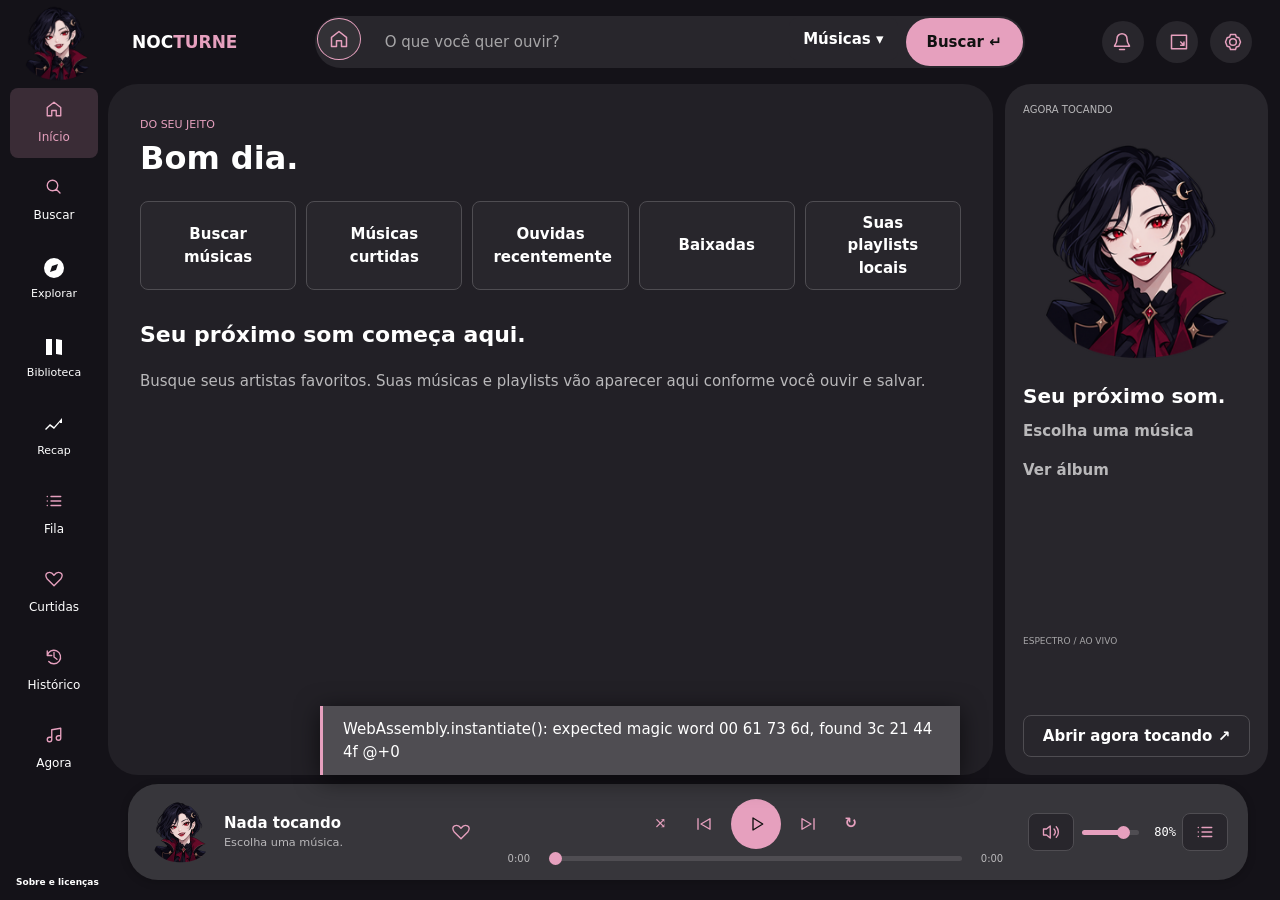
==== commit 5f11ded6: "Fix queue priority, artist links, themed controls and manual session validation for 0.12.1" ====
--- a/android/app/src/main/assets/index.html
+++ b/android/app/src/main/assets/index.html
@@ -1,11 +1,11 @@
-<!doctype html><html lang="pt-BR"><head><meta charset="utf-8"><meta name="viewport" content="width=device-width,initial-scale=1"><meta http-equiv="Content-Security-Policy" content="default-src 'self'; font-src 'self'; script-src 'self' 'wasm-unsafe-eval'; style-src 'self' 'unsafe-inline'; img-src 'self' data: https://*.googleusercontent.com https://*.ggpht.com https://i.ytimg.com https://i.scdn.co https://mosaic.scdn.co; media-src 'self' https://*.googlevideo.com https://offline.yuri.local http://127.0.0.1:*; connect-src 'self' https://lrclib.net; frame-src 'none'; base-uri 'none'; form-action 'none'"><title>Nocturne</title><link rel="stylesheet" href="style.css"><link rel="stylesheet" href="meiro.css"><script src="wasm_exec.js"></script><script type="module" src="app.js"></script></head><body class="minimalIcons"><div id="splash" role="status"><img src="mascot.png" alt=""><b>Nocturne</b><small>Preparando sua música…</small></div>
-<header><button id="brand-button" type="button" aria-label="Personalizar mascote" title="Personalizar mascote"><img id="brand-icon" src="app-icon.png" alt="Nocturne"></button><b>NOC<span>TURNE</span></b><small>NOCTURNE / 0.12.0</small><form id="search"><button id="header-home" type="button" data-page="home" aria-label="Início" title="Início">⌂</button><input id="query" placeholder="O que você quer ouvir?" maxlength="200" required aria-label="Buscar música ou artista"><select id="search-kind" aria-label="Tipo de busca"><option value="songs">Músicas</option><option value="albums">Álbuns</option><option value="artists">Artistas</option><option value="playlists">Playlists</option><option value="podcasts">Podcasts</option></select><button type="submit">Buscar ↵</button></form><button id="notifications-open" aria-label="Notificações" title="Notificações"><span class="bell-icon" aria-hidden="true"></span><small id="notifications-badge" hidden></small></button><button id="mini" aria-label="Miniplayer" title="Miniplayer">▣</button><button id="settings-open" aria-label="Configurações" title="Configurações">⚙</button></header>
-<div class="workspace"><aside><nav><button data-page="home">⌂ Início</button><button data-page="search">⌕ Buscar</button><button data-page="likes">♥ Curtidas</button><button data-page="history">◷ Histórico</button><button data-page="queue">≡ Fila</button><button data-page="now">♫ Agora tocando</button></nav><div class="library-heading"><small>SUAS PLAYLISTS</small><button id="new-playlist" aria-label="Criar playlist">＋</button></div><div id="playlists"></div><p class="aside-note">Sua coleção fica neste aparelho.<br>Leve-a com você pelo backup.</p><button id="settings-sidebar" aria-label="Aparência e configurações" title="Aparência e configurações">Aparência e configurações</button></aside><main><section id="home" hidden></section>
-<section id="browse"><div id="detail-header" hidden></div><p class="label" id="eyebrow">SEU PRÓXIMO SOM</p><h1 id="heading">Sua música.<br>Seu universo.</h1><p id="intro">Um espaço preto, pixelado e do seu jeito.</p><div class="toolbar"><input id="filter" placeholder="Filtrar esta lista…" aria-label="Filtrar lista"><button id="play-list">▶ Ouvir lista</button><button id="rename-playlist" hidden>Renomear</button><button id="delete-playlist" hidden>Excluir playlist</button><button id="clear-history" hidden>Limpar histórico</button></div><p id="status" role="status">Busque uma música para começar.</p><div id="collections" class="collection-grid"></div><button id="artist-more" hidden>Mais músicas deste artista</button><section id="results" aria-label="Músicas"></section></section>
-<section id="now" hidden><div class="now-layout"><div><img id="large-cover" alt="Capa da faixa" src="app-icon.png"><p class="label">AGORA TOCANDO</p><h1 id="large-title">Seu próximo som.</h1><p id="large-artist">Escolha uma música.</p><button id="now-like">♡ Curtir</button><button id="share">Compartilhar link</button><button id="lyrics-load">Carregar letra</button></div><div><small id="lyrics-credit">Letras via LRCLIB · disponibilidade variável</small><div id="lyrics"><p>Carregue a letra para acompanhar a música.</p></div></div></div></section></main><aside class="now-sidebar"><small>AGORA TOCANDO</small><button id="side-album-cover" class="cover-button"><img id="side-cover" src="app-icon.png" alt="Abrir álbum"></button><h2 id="side-title">Seu próximo som.</h2><button id="side-artist" class="text-link">Escolha uma música</button><button id="side-album" class="text-link">Ver álbum</button><div class="visualizer-box"><canvas id="visualizer" width="480" height="230" aria-label="Visualizador de áudio"></canvas><small id="visualizer-label">ESPECTRO / AO VIVO</small></div><button id="side-now">Abrir agora tocando ↗</button></aside></div>
-<footer><div class="track-info"><img id="cover" src="app-icon.png" alt=""><div><strong id="title">Nada tocando</strong><small id="artist">Escolha uma música.</small></div><button id="like" aria-label="Curtir faixa">♡</button></div><div class="transport"><div><button id="shuffle" title="Aleatório">⤨</button><button id="previous" aria-label="Anterior">◀◀</button><button id="play" aria-label="Reproduzir ou pausar">▶</button><button id="next" aria-label="Próxima">▶▶</button><button id="repeat" title="Repetição">↻</button></div><div class="timeline"><small id="elapsed">0:00</small><input id="seek" type="range" min="0" max="100" value="0" step="0.1" aria-label="Posição da música"><small id="duration">0:00</small></div></div><div class="volume"><button id="mute" aria-label="Silenciar">♫</button><input id="volume" type="range" min="0" max="1" step="0.01" value="0.8" aria-label="Volume"><output id="volume-value" for="volume" aria-live="off">80%</output><button id="queue-open" title="Fila">≡</button></div><button id="mini-exit" hidden>Expandir ↗</button><audio id="audio" preload="none" crossorigin="anonymous"></audio><audio id="audio-next" preload="none" crossorigin="anonymous"></audio></footer>
-<dialog id="settings"><div class="dialog-header"><h2>Do seu jeito.</h2><button data-close="settings">✕</button></div><div class="settings-grid"><section><h3>Aparência</h3><button id="head-settings-open" type="button">Personalizar mascote</button><label>Cor principal<input id="primary" type="color" value="#000000"></label><label>Cor secundária<input id="accent" type="color" value="#1ed760"></label><div class="swatches" id="swatches"></div><label><input id="autoAccent" type="checkbox"> Usar uma cor da capa</label><label><input id="homeAlbumClick" type="checkbox"> Abrir álbum ao clicar nas músicas da Início</label><p class="hint">Sem álbum disponível, abre as músicas do artista. O botão ▶ sempre toca direto.</p><label><input id="retro" type="checkbox"> Fonte e bordas retrô</label><label><input id="animations" type="checkbox"> Animações da interface</label><label>Densidade<select id="density"><option value="compact">Compacta</option><option value="normal">Normal</option><option value="spacious">Espaçada</option></select></label><label>Capas <output id="cover-value"></output><input id="coverSize" type="range" min="32" max="96" step="8"></label><label>Letras da interface<input id="fontSize" type="range" min="12" max="22"></label><div id="theme-presets" class="theme-presets"></div><button id="theme-reset">Restaurar preto e verde</button><button id="save-theme">Salvar tema atual</button><div id="themes"></div></section>
-<section><h3>Conta YouTube Music</h3><p>O Google abre no navegador normal. Após entrar, use Importar sessão para conectar a conta; o navegador não compartilha cookies automaticamente com o aplicativo.</p><button id="yt-login">Entrar com Google / YouTube Music</button><button id="yt-check">Verificar conexão</button><button id="yt-cancel">Cancelar login</button><button id="yt-logout">Sair da conta</button><details><summary>Importar sessão · avançado</summary><p>No navegador onde entrou, abra o YouTube Music, pressione F12 e procure Network/Rede. Recarregue a página, selecione uma requisição para music.youtube.com e copie somente o valor de Cookie em Request Headers. Cole no campo protegido do Nocturne. Nunca compartilhe esse valor. No Android, a importação avançada também exige uma sessão própria obtida no navegador; não há transferência automática.</p><button id="yt-import">Importar sessão com segurança</button></details><p id="yt-status" class="hint" role="status">Você pode buscar músicas sem entrar. Recursos da conta precisam de uma sessão válida.</p></section><section><h3>Fonte de música</h3><label>Usar<select id="music-source"><option value="spotify">Spotify · integração preservada</option><option value="youtube">YouTube Music · Meiro</option></select></label><button id="spotify-connect">Conectar Spotify</button><button id="spotify-check">Verificar conexão</button><button id="spotify-library">Carregar curtidas do Spotify</button><button id="spotify-disconnect">Desconectar Spotify</button><p id="spotify-connection-status" class="hint">Entre usando a página do Spotify. Sua biblioteca local continua disponível.</p><p class="hint">YouTube Music usa o cliente do Meiro. A integração Spotify anterior continua opcional; equalizador, visualizador e downloads usam áudio YouTube Music.</p></section><section id="updates-section"><h3>Atualizações</h3><p>Versão instalada: <b id="updates-current">0.12.0</b></p><p>Última versão: <b id="updates-latest">—</b></p><label><input id="updates-auto" type="checkbox" checked> Verificar automaticamente</label><p class="hint">Verificamos ao abrir e periodicamente com o app aberto. A instalação só começa quando você escolher atualizar. No Android, confirme a instalação na tela do sistema.</p><button id="updates-check">Verificar atualização</button><button id="updates-install" hidden>Atualizar agora</button><progress id="updates-progress" hidden aria-label="Atualização em andamento"></progress><p id="updates-status" class="hint" role="status">Você pode verificar quando quiser.</p></section><section><h3>Som</h3><label><input id="autoRadio" type="checkbox"> Continuar com músicas parecidas fora dos álbuns</label><p class="hint">Adiciona recomendações relacionadas à faixa atual quando a fila está acabando. Álbuns mantêm sua sequência.</p><label><input id="normalize" type="checkbox"> Suavizar picos de volume</label><p class="hint">Compressão suave dos picos, sem aumentar e diminuir o ganho a cada trecho. Não iguala o volume entre gravações.</p><label>Transição entre faixas <output id="fade-value"></output><input id="crossfade" type="range" min="0" max="10" step="1"></label><h4>Visualizador</h4><label><input id="visualizer-enabled" type="checkbox"> Barras pixeladas ao vivo</label><label><input id="visualizerRainbow" type="checkbox"> Espectro com cores arco-íris</label><label><input id="reflection" type="checkbox"> Reflexo das barras</label><h4>Equalizador</h4><div id="equalizer"></div><button id="eq-reset">Restaurar equalizador</button><p class="hint" id="audio-info">O processamento de áudio é ativado ao reproduzir.</p></section>
-<section><h3>Enquanto joga</h3><label><input id="discreet" type="checkbox"> Modo discreto, sem efeitos</label><label><input id="minimizeTray" type="checkbox"> Minimizar para a bandeja</label><label><input id="globalHotkeys" type="checkbox"> Atalhos globais</label><p class="hint">Ctrl + Alt + Espaço: pausar<br>Ctrl + Alt + → / ←: próxima / anterior<br>Ctrl + Alt + ↑ / ↓: volume<br>Teclas multimídia também são aceitas.</p><button id="always-top">Alternar sempre por cima</button><button id="mini-settings">Abrir miniplayer</button><h4>Discord</h4><label><input id="discord" type="checkbox"> Mostrar música no Discord</label><label>Application ID (público)<input id="discordId" inputmode="numeric" maxlength="22" placeholder="Preencha quando criar seu app"></label><p class="hint" id="discord-status">Precisa do Discord para PC aberto e de um Application ID próprio. Não use token de conta.</p></section>
-<section><h3>Biblioteca e armazenamento</h3><button id="export">Exportar biblioteca</button><button id="import">Importar / mesclar backup</button><button id="sync-folder">Escolher pasta para sincronização</button><button id="sync-now">Sincronizar agora</button><button id="sync-off">Desligar sincronização</button><p class="hint" id="sync-status">Sem pasta selecionada.</p><p class="hint">Use uma pasta sincronizada por OneDrive, Dropbox ou outro serviço. Em outro PC, escolha a mesma pasta. No Android, escolha o mesmo arquivo por um provedor de arquivos com acesso de leitura e escrita. A sincronização ocorre enquanto o app está aberto.</p><label>Limite do cache de capas<select id="cacheMB"><option value="0">Sem cache em disco</option><option value="16">16 MB</option><option value="64">64 MB</option><option value="128">128 MB</option><option value="256">256 MB</option></select></label><button id="downloads-folder">Abrir pasta de downloads</button><button id="clear-cache">Limpar cache de capas</button><p id="cache-status" class="hint"></p><p class="hint">As músicas não são baixadas para uso offline.</p></section></div><p class="hint">Integração experimental com YouTube Music. Algumas faixas podem falhar ou ficar indisponíveis.</p></dialog>
-<dialog id="notifications-dialog"><div class="dialog-header"><h2>Notificações</h2><button id="notifications-close" aria-label="Fechar notificações">×</button></div><button id="notifications-read-all">Marcar todas como lidas</button><div id="notifications-list"></div><h3>Artistas seguidos</h3><div id="notifications-following"></div><button id="notifications-refresh">Verificar lançamentos</button><p id="notifications-status" class="hint">Verificamos lançamentos ao abrir e a cada 30 minutos com o app aberto. Não são notificações push.</p></dialog><dialog id="name-dialog"><h2 id="name-title">Nome</h2><form id="name-form"><input id="name-input" maxlength="100" required aria-label="Nome"><button>Salvar</button><button type="button" data-close="name-dialog">Cancelar</button></form></dialog><dialog id="add-dialog"><div class="dialog-header"><h2>Adicionar à playlist</h2><button data-close="add-dialog">✕</button></div><div id="add-options"></div><button id="add-new">＋ Nova playlist</button></dialog><div id="update-banner" hidden role="status"><span id="update-banner-text"></span><button id="update-banner-open">Ver atualização</button><button id="update-banner-close" aria-label="Lembrar depois">×</button></div><div id="toast" role="status" hidden></div><dialog id="head-picker" aria-labelledby="head-picker-title"><div class="dialog-header"><h2 id="head-picker-title">Sua mascote, seu estilo.</h2><button id="head-close" type="button" aria-label="Fechar personalização">✕</button></div><p class="hint">Vampira original do Nocturne. Personalize a cor da roupa.</p><div id="head-options" role="group" aria-label="Mascote"></div><label>Cor da mascote<select id="head-mode"><option value="theme">Seguir o tema</option><option value="original">Cor original</option><option value="custom">Cor personalizada</option></select></label><label id="head-custom-label" hidden>Escolha uma cor<input id="head-color" type="color" value="#1ed760"></label><p class="hint">Sua escolha fica salva neste aparelho. No Windows, também muda o ícone da janela enquanto o app está aberto.</p></dialog><button id="licenses-open" class="about-license">Sobre e licenças</button><dialog id="licenses"><h2>Nocturne</h2><p>Cliente YouTube Music de Meiro, elianiva e colaboradores. GNU GPL versão 3. Adaptação Nocturne.</p><p>Software livre, sem garantia. O código-fonte correspondente e a licença acompanham o aplicativo.</p><button id="license-read">Ler a GPLv3</button><div id="license-content"></div><button data-close="licenses">Fechar</button></dialog></body></html>
+<!doctype html><html lang="pt-BR"><head><meta charset="utf-8"><meta name="viewport" content="width=device-width,initial-scale=1"><meta http-equiv="Content-Security-Policy" content="default-src 'self'; font-src 'self'; script-src 'self' 'wasm-unsafe-eval'; style-src 'self' 'unsafe-inline'; img-src 'self' data: https://*.googleusercontent.com https://*.ggpht.com https://i.ytimg.com https://i.scdn.co https://mosaic.scdn.co; media-src 'self' https://*.googlevideo.com https://offline.yuri.local http://127.0.0.1:*; connect-src 'self' https://lrclib.net; frame-src 'none'; base-uri 'none'; form-action 'none'"><title>Nocturne</title><link rel="stylesheet" href="style.css"><link rel="stylesheet" href="meiro.css"><script src="wasm_exec.js"></script><script type="module" src="app.js"></script></head><body class="minimalIcons"><div id="splash" role="status"><img src="mascot.png" alt=""><b>Nocturne</b><small>Preparando sua música…</small></div>
+<header><button id="brand-button" type="button" aria-label="Personalizar mascote" title="Personalizar mascote"><img id="brand-icon" src="app-icon.png" alt="Nocturne"></button><b>NOC<span>TURNE</span></b><small>NOCTURNE / 0.12.1</small><form id="search"><button id="header-home" type="button" data-page="home" aria-label="Início" title="Início">⌂</button><input id="query" placeholder="O que você quer ouvir?" maxlength="200" required aria-label="Buscar música ou artista"><select id="search-kind" aria-label="Tipo de busca"><option value="songs">Músicas</option><option value="albums">Álbuns</option><option value="artists">Artistas</option><option value="playlists">Playlists</option><option value="podcasts">Podcasts</option></select><button type="submit">Buscar ↵</button></form><button id="notifications-open" aria-label="Notificações" title="Notificações"><span class="bell-icon" aria-hidden="true"></span><small id="notifications-badge" hidden></small></button><button id="mini" aria-label="Miniplayer" title="Miniplayer">▣</button><button id="settings-open" aria-label="Configurações" title="Configurações">⚙</button></header>
+<div class="workspace"><aside><nav><button data-page="home">⌂ Início</button><button data-page="search">⌕ Buscar</button><button data-page="likes">♥ Curtidas</button><button data-page="history">◷ Histórico</button><button data-page="queue">≡ Fila</button><button data-page="now">♫ Agora tocando</button></nav><div class="library-heading"><small>SUAS PLAYLISTS</small><button id="new-playlist" aria-label="Criar playlist">＋</button></div><div id="playlists"></div><p class="aside-note">Sua coleção fica neste aparelho.<br>Leve-a com você pelo backup.</p><button id="settings-sidebar" aria-label="Aparência e configurações" title="Aparência e configurações">Aparência e configurações</button></aside><main><section id="home" hidden></section>
+<section id="browse"><div id="detail-header" hidden></div><p class="label" id="eyebrow">SEU PRÓXIMO SOM</p><h1 id="heading">Sua música.<br>Seu universo.</h1><p id="intro">Um espaço preto, pixelado e do seu jeito.</p><div class="toolbar"><input id="filter" placeholder="Filtrar esta lista…" aria-label="Filtrar lista"><button id="play-list">▶ Ouvir lista</button><button id="rename-playlist" hidden>Renomear</button><button id="delete-playlist" hidden>Excluir playlist</button><button id="clear-history" hidden>Limpar histórico</button></div><p id="status" role="status">Busque uma música para começar.</p><div id="collections" class="collection-grid"></div><button id="artist-more" hidden>Mais músicas deste artista</button><section id="results" aria-label="Músicas"></section></section>
+<section id="now" hidden><div class="now-layout"><div><img id="large-cover" alt="Capa da faixa" src="app-icon.png"><p class="label">AGORA TOCANDO</p><h1 id="large-title">Seu próximo som.</h1><p id="large-artist">Escolha uma música.</p><button id="now-like">♡ Curtir</button><button id="share">Compartilhar link</button><button id="lyrics-load">Carregar letra</button></div><div><small id="lyrics-credit">Letras via LRCLIB · disponibilidade variável</small><div id="lyrics"><p>Carregue a letra para acompanhar a música.</p></div></div></div></section></main><aside class="now-sidebar"><small>AGORA TOCANDO</small><button id="side-album-cover" class="cover-button"><img id="side-cover" src="app-icon.png" alt="Abrir álbum"></button><h2 id="side-title">Seu próximo som.</h2><button id="side-artist" class="text-link">Escolha uma música</button><button id="side-album" class="text-link">Ver álbum</button><div class="visualizer-box"><canvas id="visualizer" width="480" height="230" aria-label="Visualizador de áudio"></canvas><small id="visualizer-label">ESPECTRO / AO VIVO</small></div><button id="side-now">Abrir agora tocando ↗</button></aside></div>
+<footer><div class="track-info"><img id="cover" src="app-icon.png" alt=""><div><strong id="title">Nada tocando</strong><small id="artist">Escolha uma música.</small></div><button id="like" aria-label="Curtir faixa">♡</button></div><div class="transport"><div><button id="shuffle" title="Aleatório">⤨</button><button id="previous" aria-label="Anterior">◀◀</button><button id="play" aria-label="Reproduzir ou pausar">▶</button><button id="next" aria-label="Próxima">▶▶</button><button id="repeat" title="Repetição">↻</button></div><div class="timeline"><small id="elapsed">0:00</small><input id="seek" type="range" min="0" max="100" value="0" step="0.1" aria-label="Posição da música"><small id="duration">0:00</small></div></div><div class="volume"><button id="mute" aria-label="Silenciar">♫</button><input id="volume" type="range" min="0" max="1" step="0.01" value="0.8" aria-label="Volume"><output id="volume-value" for="volume" aria-live="off">80%</output><button id="queue-open" title="Fila">≡</button></div><button id="mini-exit" hidden>Expandir ↗</button><audio id="audio" preload="none" crossorigin="anonymous"></audio><audio id="audio-next" preload="none" crossorigin="anonymous"></audio></footer>
+<dialog id="settings"><div class="dialog-header"><h2>Do seu jeito.</h2><button data-close="settings">✕</button></div><div class="settings-grid"><section><h3>Aparência</h3><button id="head-settings-open" type="button">Personalizar mascote</button><label>Cor principal<input id="primary" type="color" value="#000000"></label><label>Cor secundária<input id="accent" type="color" value="#1ed760"></label><div class="swatches" id="swatches"></div><label><input id="autoAccent" type="checkbox"> Usar uma cor da capa</label><label><input id="homeAlbumClick" type="checkbox"> Abrir álbum ao clicar nas músicas da Início</label><p class="hint">Sem álbum disponível, abre as músicas do artista. O botão ▶ sempre toca direto.</p><label><input id="retro" type="checkbox"> Fonte e bordas retrô</label><label><input id="animations" type="checkbox"> Animações da interface</label><label>Densidade<select id="density"><option value="compact">Compacta</option><option value="normal">Normal</option><option value="spacious">Espaçada</option></select></label><label>Capas <output id="cover-value"></output><input id="coverSize" type="range" min="32" max="96" step="8"></label><label>Letras da interface<input id="fontSize" type="range" min="12" max="22"></label><div id="theme-presets" class="theme-presets"></div><button id="theme-reset">Restaurar preto e verde</button><button id="save-theme">Salvar tema atual</button><div id="themes"></div></section>
+<section><h3>Conta YouTube Music</h3><p>O Google abre no navegador normal. Após entrar, use Importar sessão para conectar a conta; o navegador não compartilha cookies automaticamente com o aplicativo.</p><button id="yt-login">Entrar com Google / YouTube Music</button><button id="yt-check">Verificar conexão</button><button id="yt-cancel">Cancelar login</button><button id="yt-logout">Sair da conta</button><details><summary>Importar sessão · avançado</summary><p>No navegador onde entrou, abra o YouTube Music, pressione F12 e procure Network/Rede. Recarregue a página, selecione uma requisição para music.youtube.com e copie somente o valor de Cookie em Request Headers. Cole no campo protegido do Nocturne. Nunca compartilhe esse valor. No Android, a importação avançada também exige uma sessão própria obtida no navegador; não há transferência automática.</p><button id="yt-import">Importar sessão com segurança</button></details><p id="yt-status" class="hint" role="status">Você pode buscar músicas sem entrar. Recursos da conta precisam de uma sessão válida.</p></section><section><h3>Fonte de música</h3><label>Usar<select id="music-source"><option value="spotify">Spotify · integração preservada</option><option value="youtube">YouTube Music · Meiro</option></select></label><button id="spotify-connect">Conectar Spotify</button><button id="spotify-check">Verificar conexão</button><button id="spotify-library">Carregar curtidas do Spotify</button><button id="spotify-disconnect">Desconectar Spotify</button><p id="spotify-connection-status" class="hint">Entre usando a página do Spotify. Sua biblioteca local continua disponível.</p><p class="hint">YouTube Music usa o cliente do Meiro. A integração Spotify anterior continua opcional; equalizador, visualizador e downloads usam áudio YouTube Music.</p></section><section id="updates-section"><h3>Atualizações</h3><p>Versão instalada: <b id="updates-current">0.12.1</b></p><p>Última versão: <b id="updates-latest">—</b></p><label><input id="updates-auto" type="checkbox" checked> Verificar automaticamente</label><p class="hint">Verificamos ao abrir e periodicamente com o app aberto. A instalação só começa quando você escolher atualizar. No Android, confirme a instalação na tela do sistema.</p><button id="updates-check">Verificar atualização</button><button id="updates-install" hidden>Atualizar agora</button><progress id="updates-progress" hidden aria-label="Atualização em andamento"></progress><p id="updates-status" class="hint" role="status">Você pode verificar quando quiser.</p></section><section><h3>Som</h3><label><input id="autoRadio" type="checkbox"> Continuar com músicas parecidas fora dos álbuns</label><p class="hint">Adiciona recomendações relacionadas à faixa atual quando a fila está acabando. Álbuns mantêm sua sequência.</p><label><input id="normalize" type="checkbox"> Suavizar picos de volume</label><p class="hint">Compressão suave dos picos, sem aumentar e diminuir o ganho a cada trecho. Não iguala o volume entre gravações.</p><label>Transição entre faixas <output id="fade-value"></output><input id="crossfade" type="range" min="0" max="10" step="1"></label><h4>Visualizador</h4><label><input id="visualizer-enabled" type="checkbox"> Partículas de áudio ao vivo</label><label><input id="reflection" type="checkbox"> Reflexo das partículas</label><h4>Equalizador</h4><div id="equalizer"></div><button id="eq-reset">Restaurar equalizador</button><p class="hint" id="audio-info">O processamento de áudio é ativado ao reproduzir.</p></section>
+<section><h3>Enquanto joga</h3><label><input id="discreet" type="checkbox"> Modo discreto, sem efeitos</label><label><input id="minimizeTray" type="checkbox"> Minimizar para a bandeja</label><label><input id="globalHotkeys" type="checkbox"> Atalhos globais</label><p class="hint">Ctrl + Alt + Espaço: pausar<br>Ctrl + Alt + → / ←: próxima / anterior<br>Ctrl + Alt + ↑ / ↓: volume<br>Teclas multimídia também são aceitas.</p><button id="always-top">Alternar sempre por cima</button><button id="mini-settings">Abrir miniplayer</button><h4>Discord</h4><label><input id="discord" type="checkbox"> Mostrar música no Discord</label><label>Application ID (público)<input id="discordId" inputmode="numeric" maxlength="22" placeholder="Preencha quando criar seu app"></label><p class="hint" id="discord-status">Precisa do Discord para PC aberto e de um Application ID próprio. Não use token de conta.</p></section>
+<section><h3>Biblioteca e armazenamento</h3><button id="export">Exportar biblioteca</button><button id="import">Importar / mesclar backup</button><button id="sync-folder">Escolher pasta para sincronização</button><button id="sync-now">Sincronizar agora</button><button id="sync-off">Desligar sincronização</button><p class="hint" id="sync-status">Sem pasta selecionada.</p><p class="hint">Use uma pasta sincronizada por OneDrive, Dropbox ou outro serviço. Em outro PC, escolha a mesma pasta. No Android, escolha o mesmo arquivo por um provedor de arquivos com acesso de leitura e escrita. A sincronização ocorre enquanto o app está aberto.</p><label>Limite do cache de capas<select id="cacheMB"><option value="0">Sem cache em disco</option><option value="16">16 MB</option><option value="64">64 MB</option><option value="128">128 MB</option><option value="256">256 MB</option></select></label><button id="downloads-folder">Abrir pasta de downloads</button><button id="clear-cache">Limpar cache de capas</button><p id="cache-status" class="hint"></p><p class="hint">As músicas não são baixadas para uso offline.</p></section></div><p class="hint">Integração experimental com YouTube Music. Algumas faixas podem falhar ou ficar indisponíveis.</p></dialog>
+<dialog id="notifications-dialog"><div class="dialog-header"><h2>Notificações</h2><button id="notifications-close" aria-label="Fechar notificações">×</button></div><button id="notifications-read-all">Marcar todas como lidas</button><div id="notifications-list"></div><h3>Artistas seguidos</h3><div id="notifications-following"></div><button id="notifications-refresh">Verificar lançamentos</button><p id="notifications-status" class="hint">Verificamos lançamentos ao abrir e a cada 30 minutos com o app aberto. Não são notificações push.</p></dialog><dialog id="name-dialog"><h2 id="name-title">Nome</h2><form id="name-form"><input id="name-input" maxlength="100" required aria-label="Nome"><button>Salvar</button><button type="button" data-close="name-dialog">Cancelar</button></form></dialog><dialog id="add-dialog"><div class="dialog-header"><h2>Adicionar à playlist</h2><button data-close="add-dialog">✕</button></div><div id="add-options"></div><button id="add-new">＋ Nova playlist</button></dialog><div id="update-banner" hidden role="status"><span id="update-banner-text"></span><button id="update-banner-open">Ver atualização</button><button id="update-banner-close" aria-label="Lembrar depois">×</button></div><div id="toast" role="status" hidden></div><dialog id="head-picker" aria-labelledby="head-picker-title"><div class="dialog-header"><h2 id="head-picker-title">Sua mascote, seu estilo.</h2><button id="head-close" type="button" aria-label="Fechar personalização">✕</button></div><p class="hint">Vampira original do Nocturne. Personalize a cor da roupa.</p><div id="head-options" role="group" aria-label="Mascote"></div><label>Cor da mascote<select id="head-mode"><option value="theme">Seguir o tema</option><option value="original">Cor original</option><option value="custom">Cor personalizada</option></select></label><label id="head-custom-label" hidden>Escolha uma cor<input id="head-color" type="color" value="#1ed760"></label><p class="hint">Sua escolha fica salva neste aparelho. No Windows, também muda o ícone da janela enquanto o app está aberto.</p></dialog><button id="licenses-open" class="about-license">Sobre e licenças</button><dialog id="licenses"><h2>Nocturne</h2><p>Cliente YouTube Music de Meiro, elianiva e colaboradores. GNU GPL versão 3. Adaptação Nocturne.</p><p>Software livre, sem garantia. O código-fonte correspondente e a licença acompanham o aplicativo.</p><button id="license-read">Ler a GPLv3</button><div id="license-content"></div><button data-close="licenses">Fechar</button></dialog></body></html>
--- a/android/app/src/main/assets/style.css
+++ b/android/app/src/main/assets/style.css
@@ -1,53 +1,56 @@
-:root{--accent:#1ed760;--cover:56px;--font:15px;--row:10px;color-scheme:dark}*{box-sizing:border-box}body{margin:0;background:var(--primary);color:var(--text);font:var(--font)/1.5 system-ui}body.retro{font-family:Consolas,'Courier New',monospace}button,input,select{font:inherit}button{cursor:pointer;background:var(--raised);color:var(--text);border:1px solid var(--border);border-radius:5px;padding:9px 13px}button:hover,button.active{border-color:var(--accent-readable);color:var(--accent-readable)}button:disabled{opacity:.4;cursor:wait}input,select{background:var(--raised);color:var(--text);border:1px solid var(--border);padding:10px;min-width:0}input[type=checkbox],input[type=range]{accent-color:var(--accent-readable)}input[type=range]{padding:0;cursor:pointer}input[type=color]{width:46px;padding:3px}body.retro button,body.retro input,body.retro select{border-radius:0}body.animations:not(.discreet) button{transition:background .15s,color .15s}header{height:80px;display:flex;align-items:center;gap:12px;padding:16px 24px;border-bottom:1px solid var(--border)}header>img{width:32px;image-rendering:pixelated}header b{white-space:nowrap;font:700 19px monospace}span,.label{color:var(--accent-readable)}small{color:var(--muted);font-size:.75em}header>small{font:10px monospace;letter-spacing:2px}form{display:flex;gap:8px}header form{max-width:620px;flex:1;margin:auto}#query{width:100%}header form button,#play,#name-form button:first-of-type{background:var(--accent);color:var(--primary);border-color:transparent;font-weight:700}.workspace{display:grid;grid-template-columns:230px 1fr;height:calc(100vh - 194px);gap:8px;padding:8px}aside,main{background:var(--surface);border:1px solid var(--border);overflow:auto}aside{padding:18px 12px;display:flex;flex-direction:column}nav{display:grid;gap:6px}nav button{border-color:transparent;background:none;text-align:left}nav button.active{background:var(--raised);color:var(--accent-readable)}.library-heading{display:flex;align-items:center;justify-content:space-between;margin:24px 0 8px}.library-heading button{border:0}.aside-note{font-size:.7em;color:var(--subtle);margin-top:auto;padding-top:25px}#playlists{display:grid;gap:6px}#playlists button{overflow:hidden;text-overflow:ellipsis;white-space:nowrap;text-align:left;background:none;border:0}#settings-sidebar{font-size:.75em}main{padding:32px 36px}h1{font-size:clamp(26px,3.2vw,48px);line-height:1.1;margin:14px 0 20px;letter-spacing:-1px}p{color:var(--muted)}.label{font:11px monospace;letter-spacing:3px}.toolbar{display:flex;gap:8px;flex-wrap:wrap;margin-top:26px}.toolbar input{flex:1;max-width:330px}#status{min-height:22px;font-size:.8em;margin:18px 0}#results{display:grid;gap:5px}.song{display:flex;align-items:center;gap:12px;background:var(--raised);padding:var(--row);border:1px solid transparent;border-bottom-color:var(--hover)}.song.active{border-left-color:var(--accent-readable);background:color-mix(in srgb,var(--accent) 12%,var(--primary))}.song.dragging{opacity:.4}.song img{height:var(--cover);width:var(--cover);object-fit:cover;flex-shrink:0}.song .song-play{flex:1;text-align:left;border:0;background:none;min-width:70px;padding:0}.song strong,.song small{display:block;overflow:hidden;text-overflow:ellipsis;white-space:nowrap}.song .actions{display:flex;gap:4px}.song .actions button{padding:7px 9px;background:none}.row-number{font-size:.7em;width:23px;color:var(--subtle)}.duration-label{min-width:40px;text-align:right}footer{height:106px;display:flex;align-items:center;gap:20px;padding:12px 22px;background:var(--surface);border-top:1px solid var(--border)}.track-info{width:30%;display:flex;align-items:center;gap:12px;min-width:0}.track-info img{width:54px;height:54px;object-fit:cover}.track-info div{min-width:0;flex:1}.track-info strong,.track-info small{display:block;overflow:hidden;white-space:nowrap;text-overflow:ellipsis}.track-info button{border:0;background:none;color:var(--accent-readable);font-size:21px}.transport{flex:1;text-align:center}.transport>div:first-child{display:flex;justify-content:center;gap:10px;align-items:center}.transport button{background:none;border:0;padding:5px 10px}#play{width:38px;height:38px;border-radius:50%;padding:0}.timeline{display:flex;align-items:center;gap:12px;margin-top:10px}.timeline input{width:100%}.timeline small{font-size:10px;min-width:32px}.volume{display:flex;align-items:center;gap:6px;width:180px}.volume input{width:90px}audio{display:none}.now-layout{display:grid;grid-template-columns:minmax(200px,1fr) minmax(200px,1fr);gap:40px;max-width:1000px;margin:auto}.now-layout img{max-width:420px;width:100%;aspect-ratio:1;object-fit:cover}#lyrics{max-height:60vh;overflow:auto;padding:20px 4px}#lyrics p{font-size:1.3em;color:var(--muted)}#lyrics p.current{color:var(--accent-readable);font-weight:700}dialog{background:var(--raised);color:var(--text);border:1px solid var(--border);max-width:1050px;width:90%;max-height:90vh;padding:24px}dialog::backdrop{background:#000b}.dialog-header{display:flex;align-items:center;justify-content:space-between}.dialog-header h2{margin:0}.settings-grid{display:grid;grid-template-columns:1fr 1fr;gap:22px}.settings-grid section{padding:16px;border:1px solid var(--border)}.settings-grid h3{color:var(--accent-readable);margin-top:0}label{display:flex;align-items:center;justify-content:space-between;gap:12px;margin:14px 0}label input[type=checkbox]{margin-right:auto;order:2}label input[type=range]{max-width:150px}label input:not([type]){max-width:200px}.hint{font-size:.75em;color:var(--muted);line-height:1.6}.swatches{display:flex;gap:8px}.swatches button{width:28px;height:28px;padding:0;background:var(--swatch)}#equalizer label{font-size:.8em}#themes button{margin:4px}.theme-row{display:flex;align-items:center;justify-content:space-between}.theme-row button:first-child{flex:1;text-align:left}#name-dialog{max-width:450px}#name-form{flex-wrap:wrap}#name-input{width:100%}#add-dialog{max-width:450px}#add-options{display:grid;gap:8px;margin:18px 0}#toast{position:fixed;bottom:125px;left:50%;transform:translateX(-50%);padding:12px 20px;max-width:85vw;background:var(--border);border-left:3px solid var(--accent);box-shadow:0 4px 24px #0009;z-index:20}.discreet *{animation:none!important;transition:none!important}.mini header,.mini .workspace,.mini .volume,.mini .timeline,.mini #shuffle,.mini #repeat{display:none}.mini footer{height:100vh;padding:10px;gap:8px}.mini .track-info{width:54%;gap:8px}.mini .track-info img{width:42px;height:42px}.mini .track-info strong{font-size:12px}.mini .track-info small{font-size:10px}.mini .transport{flex:none}.mini .transport>div:first-child{gap:0}.mini .transport button{font-size:12px;padding:4px}.mini #mini-exit{display:block;font-size:10px;padding:5px}.mini #play{width:30px;height:30px}@media(max-width:850px){header>small{display:none}.workspace{grid-template-columns:170px 1fr}main{padding:24px 18px}.volume{width:100px}.volume input{width:55px}.song .duration-label,.row-number{display:none}.settings-grid{grid-template-columns:1fr}.now-layout{gap:20px}header{padding:14px}}@media(max-width:600px){header{height:110px;flex-wrap:wrap;gap:8px}header form{order:3;width:100%;max-width:none;flex-basis:100%}header b{flex:1}header>img{width:25px}header button{padding:6px 9px}.workspace{height:calc(100vh - 245px);grid-template-columns:1fr;display:block;padding-top:48px;position:relative}aside{position:absolute;top:0;left:0;right:0;height:44px;padding:0;overflow-x:auto}aside nav{display:flex;white-space:nowrap}aside nav button{font-size:12px;padding:10px}aside>*:not(nav){display:none}main{height:100%;padding:18px 12px}.song{gap:8px}.song .actions button{padding:5px}.song .actions button.share-row{display:none}.song img{width:42px;height:42px}.song small{font-size:10px}.toolbar button{font-size:12px}footer{height:127px;padding:8px 12px;flex-wrap:wrap;gap:5px}.track-info{width:65%;flex:1}.track-info img{width:36px;height:36px}.track-info strong{font-size:12px}.volume{width:90px}.transport{flex-basis:100%;display:flex;align-items:center;gap:10px}.transport>div:first-child{gap:0}.transport .timeline{flex:1;margin:0;gap:4px}.timeline small{font-size:9px;min-width:26px}#play{width:30px;height:30px}.now-layout{grid-template-columns:1fr}.now-layout img{max-width:240px}#lyrics{max-height:none}.settings-grid section{padding:10px}dialog{width:96%;padding:14px}.song .actions .move{display:none}#toast{bottom:145px}}
-
-.workspace{grid-template-columns:215px minmax(0,1fr) 285px}.now-sidebar{padding:18px;gap:8px}.now-sidebar>small{font-size:10px;letter-spacing:2px}.cover-button{padding:0;margin-top:12px;background:none;border:0}.cover-button img{width:100%;aspect-ratio:1;object-fit:cover;display:block}.now-sidebar h2{font-size:22px;line-height:1.2;margin:12px 0 0}.text-link{background:none;border:0;text-align:left;padding:4px 0;color:var(--muted)}.text-link:hover{color:var(--accent-readable);text-decoration:underline}.visualizer-box{background:var(--primary);padding:10px 0;margin-top:22px}.visualizer-box canvas{display:block;width:100%;height:auto}.visualizer-box small{font:9px monospace;letter-spacing:2px;color:var(--subtle)}.discreet .visualizer-box{display:none}.collection-grid{display:grid;grid-template-columns:repeat(auto-fill,minmax(135px,1fr));gap:15px;margin:20px 0}.collection{padding:10px;text-align:left;background:var(--raised)}.collection img{width:100%;aspect-ratio:1;object-fit:cover}.collection b,.collection small{display:block;margin-top:8px}.detail-hero{display:flex;gap:25px;align-items:end;margin-bottom:24px}.detail-hero img{width:180px;aspect-ratio:1;object-fit:cover}.detail-hero p{font-size:12px;max-height:110px;overflow:auto}.detail-hero h2{font-size:30px;margin:5px 0}header form select{max-width:110px;font-size:12px}.album-row{font-size:11px;color:var(--muted)}.artist-link{cursor:pointer}.artist-link:hover{color:var(--accent-readable);text-decoration:underline}@media(max-width:1150px){.workspace{grid-template-columns:185px minmax(0,1fr) 230px}.now-sidebar{padding:12px}main{padding:25px 20px}.song{gap:8px}.song .actions button{padding:6px}.song .actions .share-row{display:none}}@media(max-width:950px){.workspace{grid-template-columns:170px minmax(0,1fr)}.now-sidebar{display:none}}@media(max-width:600px){.workspace{display:block}.now-sidebar{display:none}header form select{max-width:80px}.detail-hero img{width:110px}.detail-hero{gap:15px}.detail-hero h2{font-size:24px}}
-
-
-.now-layout .visualizer-box{max-width:420px}.now-layout .visualizer-box canvas{width:100%;height:auto}
-
-/* Keep the search controls readable without wrapping or shrinking labels. */
-header form{min-width:0;align-items:stretch}header form #query{flex:1 1 0;width:0;min-width:0}header form select{flex:0 0 100px;width:100px;max-width:none}header form button{flex:0 0 auto;white-space:nowrap}
-@media(min-width:601px) and (max-width:1100px){header{height:124px;flex-wrap:wrap;gap:8px;padding:10px 16px}header b{flex:1}header>small{display:none}header form{order:3;flex:1 0 100%;width:100%;max-width:none;margin:0;height:44px}.workspace{height:calc(100vh - 238px)}}
-@media(max-width:600px){header form select{flex-basis:90px;width:90px}header form button{padding:8px 10px}}
-
-.volume{width:228px;flex-shrink:0}.volume #volume{min-width:35px;flex:1}.volume output{min-width:4ch;text-align:right;color:var(--text);font:12px monospace;font-variant-numeric:tabular-nums}.pixel-icon::before{content:'';display:inline-block;width:20px;height:20px;background:currentColor;mask:var(--pixel) center/contain no-repeat;image-rendering:pixelated;vertical-align:middle;flex-shrink:0}nav button.pixel-icon{display:flex;align-items:center;gap:10px}.pixel-only{font-size:0!important}.pixel-only::before{width:18px;height:18px}#mobile-nav span.pixel-icon{font-size:0!important}#mobile-nav span.pixel-icon::before{width:24px;height:24px}@media(max-width:950px){.volume{width:190px}.volume input{width:50px}}@media(max-width:600px){.volume{width:170px}.volume input{width:40px}}
-
-.pixel-icon::before{width:18px;height:18px}#mobile-nav span.pixel-icon::before{width:20px;height:20px}
-
-
-@font-face{font-family:YuriMinecraft;src:url('fonts/Minecraft.ttf') format('truetype');font-weight:400;font-style:normal;font-display:swap}
-body.minecraftFont header b,body.minecraftFont h1,body.minecraftFont h2,body.minecraftFont h3,body.minecraftFont h4,body.minecraftFont button:not(.pixel-only),body.minecraftFont summary{font-family:YuriMinecraft,system-ui,sans-serif;font-weight:400;letter-spacing:0;line-height:1.45}
-body.minecraftFont .song .song-play,body.minecraftFont .song .song-play *,body.minecraftFont .track-info strong,body.minecraftFont .track-info small,body.minecraftFont #large-title,body.minecraftFont #large-artist,body.minecraftFont #side-title,body.minecraftFont #side-artist,body.minecraftFont #lyrics p,body.minecraftFont .collection b,body.minecraftFont .collection small,body.minecraftFont #playlists button,body.minecraftFont .mobile-playlist-row,body.minecraftFont .detail-hero h2{font-family:system-ui,sans-serif;font-weight:inherit;letter-spacing:normal}
-
-#settings-open.pixel-icon::before,#mini.pixel-icon::before{width:20px;height:20px}#mini-settings.pixel-icon,#mobile-pip.pixel-icon{display:inline-flex;align-items:center;justify-content:center;gap:7px}
-
-body.minimalIcons button,body.minimalIcons input,body.minimalIcons select{border-radius:8px}body.minimalIcons nav button{font-family:system-ui,sans-serif;font-weight:500}body.minimalIcons #play,body.minimalIcons #mobile-play{border-radius:50%}.home-shortcuts{display:grid;grid-template-columns:repeat(auto-fit,minmax(150px,1fr));gap:12px;margin:24px 0 32px}.home-shortcuts button{text-align:left;min-height:64px;background:var(--raised);padding:16px}.home-cards{display:grid;grid-template-columns:repeat(auto-fill,minmax(135px,1fr));gap:16px;margin:18px 0 32px}.home-card{min-width:0;text-align:left;border:0;background:var(--raised);padding:12px}.home-card img{width:100%;aspect-ratio:1;object-fit:cover}.home-card strong,.home-card small{display:block;overflow:hidden;text-overflow:ellipsis;white-space:nowrap;margin-top:8px;font-family:system-ui,sans-serif}.home-card small{margin-top:4px}#home h2{font-size:22px}@media(max-width:600px){.home-shortcuts{grid-template-columns:repeat(2,minmax(0,1fr));gap:8px}.home-shortcuts button{font-size:13px;padding:12px}.home-cards{grid-template-columns:repeat(2,minmax(0,1fr));gap:10px}#home h1{font-size:26px}}
-body.minimalIcons:not(.minecraftFont) button:not(.pixel-only){font-family:system-ui,sans-serif}
-
-:root{--primary:#000;--surface:#0b0b0b;--raised:#151515;--hover:#222;--border:#404040;--text:#fff;--muted:#b3b3b3;--subtle:#999;--accent-text:#111;--accent-readable:#1ed760}header form button,#play,#name-form button:first-of-type,#mobile-search-zone form>button,.mobile-compact-actions #mobile-play,#mobile-full-controls #play{color:var(--accent-text)}.theme-presets{display:flex;gap:6px;flex-wrap:wrap;margin:16px 0}.theme-presets button{font-size:12px}#theme-reset{margin:6px 0}body,dialog,button,input,select{color:var(--text)}::placeholder{color:var(--subtle)}#toast{color:var(--text)}.volume output{color:var(--text)}
-
-/* Theme the range widgets explicitly; native controls can ignore dark accents. */
-input[type=range]{appearance:none;-webkit-appearance:none;background:transparent;border:0;height:24px;accent-color:var(--accent-readable)}input[type=range]::-webkit-slider-runnable-track{height:5px;border-radius:8px;background:linear-gradient(to right,var(--accent-readable) 0%,var(--accent-readable) var(--range-fill,0%),var(--border) var(--range-fill,0%),var(--border) 100%)}input[type=range]::-webkit-slider-thumb{-webkit-appearance:none;width:13px;height:13px;margin-top:-4px;border-radius:50%;border:0;background:var(--accent-readable)}input[type=range]::-moz-range-track{height:5px;border-radius:8px;background:var(--border)}input[type=range]::-moz-range-progress{height:5px;border-radius:8px;background:var(--accent-readable)}input[type=range]::-moz-range-thumb{width:13px;height:13px;border-radius:50%;border:0;background:var(--accent-readable)}input[type=range]:focus-visible{outline:2px solid var(--accent-readable);outline-offset:3px}input[type=checkbox]{accent-color:var(--accent-readable)}nav button.pixel-icon::before,.transport button:not(#play),#settings-open,#mini,#mute,#queue-open,.track-info #like{color:var(--accent-readable)}nav button.active{border-color:var(--accent-readable)}#mobile-nav button.active>span{color:var(--accent-readable)}.song.active{background:color-mix(in srgb,var(--accent) 12%,var(--surface));border-left-color:var(--accent-readable)}.mobile-search-tabs button.active{color:var(--accent-text)}
-
-#update-banner:not([hidden]){position:fixed;z-index:40;left:50%;bottom:125px;transform:translateX(-50%);display:flex;align-items:center;gap:10px;width:max-content;max-width:92vw;padding:12px;background:var(--raised);color:var(--text);border:1px solid var(--accent-readable);border-radius:12px;box-shadow:0 6px 30px #0006;font:13px system-ui}#updates-progress:not([hidden]){display:block;width:100%;margin:16px 0;accent-color:var(--accent-readable)}#updates-install{margin:5px;background:var(--accent);color:var(--accent-text)}@media(max-width:600px){#update-banner:not([hidden]){bottom:155px;flex-wrap:wrap;justify-content:center;font-size:12px}.mini #update-banner{display:none!important}}
-
-#notifications-open{position:relative;flex:none;width:44px;height:42px;padding:10px;color:var(--accent-readable)}.bell-icon{display:block;width:20px;height:20px;background:currentColor;mask:url('data:image/svg+xml,%3Csvg xmlns="http://www.w3.org/2000/svg" viewBox="0 0 24 24"%3E%3Cpath d="M18 8a6 6 0 0 0-12 0c0 7-3 7-3 9h18c0-2-3-2-3-9ZM9 21h6" fill="none" stroke="black" stroke-width="1.8" stroke-linecap="round" stroke-linejoin="round"/%3E%3C/svg%3E') center/contain no-repeat}#notifications-badge:not([hidden]){position:absolute;right:-5px;top:-6px;border-radius:20px;padding:2px 5px;min-width:18px;background:var(--accent);color:var(--accent-text);font:700 10px system-ui}#notifications-dialog{max-width:650px}#notifications-list{display:grid;gap:10px;margin:18px 0}.notice{padding:14px;background:var(--surface);border:1px solid var(--border);border-radius:10px}.notice.unread{border-left:3px solid var(--accent-readable)}.notice h3{margin:0;font:600 15px system-ui}.notice p{margin:8px 0}.notice small{display:block;margin-bottom:10px}.notice button{margin:3px;font-size:12px}.following-row{display:flex;justify-content:space-between;gap:8px;margin:8px 0}.following-row button:first-child{min-width:0;overflow:hidden;text-overflow:ellipsis;text-align:left}#follow-artist{margin-top:14px;color:var(--accent-readable);border-color:var(--accent-readable)}.mini #notifications-dialog{display:none}header b{min-width:0}@media(max-width:600px){#notifications-open{width:36px;height:38px;padding:8px}#notifications-list button{font-size:12px}.following-row button{font-size:12px}header b{font-size:16px}}
-
-.home-card{position:relative}.home-card .home-open{display:block;width:100%;padding:0;border:0;background:none;color:var(--text);text-align:left;min-width:0;border-radius:0}.home-card .home-open:hover{color:var(--text)}.home-card .home-open:focus-visible{outline:2px solid var(--accent-readable);outline-offset:4px}.home-card .home-play{position:absolute;top:20px;right:20px;width:34px;height:34px;min-height:34px;padding:0;border:0;border-radius:50%;background:var(--accent);color:var(--accent-text);box-shadow:0 2px 8px #0006;opacity:0;z-index:1}.home-card:hover .home-play,.home-card:focus-within .home-play{opacity:1}@media(hover:none),(max-width:600px){.home-card .home-play{opacity:1;top:16px;right:16px}}
-
-.music-title-link:not([aria-disabled=true]){cursor:pointer}.music-title-link:not([aria-disabled=true]):hover,.music-title-link:not([aria-disabled=true]):focus-visible{color:var(--accent-readable);text-decoration:underline;text-underline-offset:3px}.music-title-link:focus-visible{outline:2px solid var(--accent-readable);outline-offset:3px}
-
-#search #header-home{flex:0 0 44px;width:44px;min-width:44px;padding:10px;background:var(--raised);color:var(--accent-readable);border:1px solid var(--border);border-radius:50%}#search #header-home:hover,#search #header-home.active{border-color:var(--accent-readable);background:var(--hover)}#search #header-home::before{width:20px;height:20px}
-
-.home-card.active,.song.active{box-shadow:inset 0 0 0 2px var(--accent);border-radius:0}.song.active{border-color:var(--accent)}
-
-/* Track titles follow the selected accent on pointer hover and keyboard focus. */
-.song:hover .song-play strong,.song .song-play:focus-visible strong,.home-card:hover .home-open strong,.home-card .home-open:focus-visible strong{color:var(--accent-readable)}
-
-#brand-button{flex:none;display:grid;place-items:center;width:40px;height:40px;min-width:40px;padding:4px;background:none;border:1px solid transparent;border-radius:6px}#brand-button:hover,#brand-button:focus-visible{border-color:var(--accent-readable)}#brand-icon{width:32px;height:32px;image-rendering:pixelated}#head-picker{max-width:470px}#head-options{display:grid;grid-template-columns:repeat(4,minmax(0,1fr));gap:10px;margin:20px 0}#head-options button{display:grid;justify-items:center;gap:9px;min-width:0;padding:10px 5px}#head-options img{width:64px;max-width:100%;aspect-ratio:1;image-rendering:pixelated}#head-options span{font:12px system-ui;color:var(--text)}#head-options button[aria-pressed=true]{border-color:var(--accent-readable);box-shadow:inset 0 0 0 1px var(--accent-readable)}#head-picker [hidden]{display:none!important}@media(max-width:600px){#brand-button{width:34px;height:36px;min-width:34px}#brand-icon{width:26px;height:26px}#head-options{grid-template-columns:repeat(2,minmax(0,1fr))}}
-
-/* Highlight the whole track, matching the current-track frame. */
-.home-card.active,.song:focus-within,.home-card:focus-within{background:color-mix(in srgb,var(--accent) 12%,var(--surface));box-shadow:inset 0 0 0 2px var(--accent);border-radius:0}.song:focus-within{border-color:var(--accent)}
-@media(hover:hover){.song:hover,.home-card:hover{background:color-mix(in srgb,var(--accent) 12%,var(--surface));box-shadow:inset 0 0 0 2px var(--accent);border-radius:0}.song:hover{border-color:var(--accent)}}
-
-#window-controls[hidden],#window-grips[hidden]{display:none!important}#window-controls{position:fixed;right:0;top:0;display:flex;z-index:40;height:32px;background:var(--primary)}#window-controls button{width:46px;height:32px;padding:0;border:0;border-radius:0!important;background:none;color:var(--text);font:18px system-ui}#window-controls button:hover{background:var(--hover)}#window-controls button[data-window-action=close]:hover{background:#c42b1c;color:white}.desktop-chrome header{padding-right:150px}.desktop-chrome header>b,.desktop-chrome header>small{user-select:none}#window-grips>div{position:fixed;z-index:50}#window-grips [data-edge=top],#window-grips [data-edge=bottom]{left:8px;right:8px;height:5px;cursor:ns-resize}#window-grips [data-edge=top]{top:0}#window-grips [data-edge=bottom]{bottom:0}#window-grips [data-edge=left],#window-grips [data-edge=right]{top:8px;bottom:8px;width:5px;cursor:ew-resize}#window-grips [data-edge=left]{left:0}#window-grips [data-edge=right]{right:0}#window-grips [data-edge*=top-],#window-grips [data-edge*=bottom-]{width:8px;height:8px}#window-grips [data-edge=top-left]{top:0;left:0;cursor:nwse-resize}#window-grips [data-edge=top-right]{top:0;right:0;cursor:nesw-resize}#window-grips [data-edge=bottom-left]{bottom:0;left:0;cursor:nesw-resize}#window-grips [data-edge=bottom-right]{bottom:0;right:0;cursor:nwse-resize}.desktop-chrome.mini footer{padding-top:32px}.desktop-chrome.mini #window-controls{height:26px}.desktop-chrome.mini #window-controls button{height:26px;width:34px}
+:root{--accent:#1ed760;--cover:56px;--font:15px;--row:10px;color-scheme:dark}*{box-sizing:border-box}body{margin:0;background:var(--primary);color:var(--text);font:var(--font)/1.5 system-ui}body.retro{font-family:Consolas,'Courier New',monospace}button,input,select{font:inherit}button{cursor:pointer;background:var(--raised);color:var(--text);border:1px solid var(--border);border-radius:5px;padding:9px 13px}button:hover,button.active{border-color:var(--accent-readable);color:var(--accent-readable)}button:disabled{opacity:.4;cursor:wait}input,select{background:var(--raised);color:var(--text);border:1px solid var(--border);padding:10px;min-width:0}input[type=checkbox],input[type=range]{accent-color:var(--accent-readable)}input[type=range]{padding:0;cursor:pointer}input[type=color]{width:46px;padding:3px}body.retro button,body.retro input,body.retro select{border-radius:0}body.animations:not(.discreet) button{transition:background .15s,color .15s}header{height:80px;display:flex;align-items:center;gap:12px;padding:16px 24px;border-bottom:1px solid var(--border)}header>img{width:32px;image-rendering:pixelated}header b{white-space:nowrap;font:700 19px monospace}span,.label{color:var(--accent-readable)}small{color:var(--muted);font-size:.75em}header>small{font:10px monospace;letter-spacing:2px}form{display:flex;gap:8px}header form{max-width:620px;flex:1;margin:auto}#query{width:100%}header form button,#play,#name-form button:first-of-type{background:var(--accent);color:var(--primary);border-color:transparent;font-weight:700}.workspace{display:grid;grid-template-columns:230px 1fr;height:calc(100vh - 194px);gap:8px;padding:8px}aside,main{background:var(--surface);border:1px solid var(--border);overflow:auto}aside{padding:18px 12px;display:flex;flex-direction:column}nav{display:grid;gap:6px}nav button{border-color:transparent;background:none;text-align:left}nav button.active{background:var(--raised);color:var(--accent-readable)}.library-heading{display:flex;align-items:center;justify-content:space-between;margin:24px 0 8px}.library-heading button{border:0}.aside-note{font-size:.7em;color:var(--subtle);margin-top:auto;padding-top:25px}#playlists{display:grid;gap:6px}#playlists button{overflow:hidden;text-overflow:ellipsis;white-space:nowrap;text-align:left;background:none;border:0}#settings-sidebar{font-size:.75em}main{padding:32px 36px}h1{font-size:clamp(26px,3.2vw,48px);line-height:1.1;margin:14px 0 20px;letter-spacing:-1px}p{color:var(--muted)}.label{font:11px monospace;letter-spacing:3px}.toolbar{display:flex;gap:8px;flex-wrap:wrap;margin-top:26px}.toolbar input{flex:1;max-width:330px}#status{min-height:22px;font-size:.8em;margin:18px 0}#results{display:grid;gap:5px}.song{display:flex;align-items:center;gap:12px;background:var(--raised);padding:var(--row);border:1px solid transparent;border-bottom-color:var(--hover)}.song.active{border-left-color:var(--accent-readable);background:color-mix(in srgb,var(--accent) 12%,var(--primary))}.song.dragging{opacity:.4}.song img{height:var(--cover);width:var(--cover);object-fit:cover;flex-shrink:0}.song .song-play{flex:1;text-align:left;border:0;background:none;min-width:70px;padding:0}.song strong,.song small{display:block;overflow:hidden;text-overflow:ellipsis;white-space:nowrap}.song .actions{display:flex;gap:4px}.song .actions button{padding:7px 9px;background:none}.row-number{font-size:.7em;width:23px;color:var(--subtle)}.duration-label{min-width:40px;text-align:right}footer{height:106px;display:flex;align-items:center;gap:20px;padding:12px 22px;background:var(--surface);border-top:1px solid var(--border)}.track-info{width:30%;display:flex;align-items:center;gap:12px;min-width:0}.track-info img{width:54px;height:54px;object-fit:cover}.track-info div{min-width:0;flex:1}.track-info strong,.track-info small{display:block;overflow:hidden;white-space:nowrap;text-overflow:ellipsis}.track-info button{border:0;background:none;color:var(--accent-readable);font-size:21px}.transport{flex:1;text-align:center}.transport>div:first-child{display:flex;justify-content:center;gap:10px;align-items:center}.transport button{background:none;border:0;padding:5px 10px}#play{width:38px;height:38px;border-radius:50%;padding:0}.timeline{display:flex;align-items:center;gap:12px;margin-top:10px}.timeline input{width:100%}.timeline small{font-size:10px;min-width:32px}.volume{display:flex;align-items:center;gap:6px;width:180px}.volume input{width:90px}audio{display:none}.now-layout{display:grid;grid-template-columns:minmax(200px,1fr) minmax(200px,1fr);gap:40px;max-width:1000px;margin:auto}.now-layout img{max-width:420px;width:100%;aspect-ratio:1;object-fit:cover}#lyrics{max-height:60vh;overflow:auto;padding:20px 4px}#lyrics p{font-size:1.3em;color:var(--muted)}#lyrics p.current{color:var(--accent-readable);font-weight:700}dialog{background:var(--raised);color:var(--text);border:1px solid var(--border);max-width:1050px;width:90%;max-height:90vh;padding:24px}dialog::backdrop{background:#000b}.dialog-header{display:flex;align-items:center;justify-content:space-between}.dialog-header h2{margin:0}.settings-grid{display:grid;grid-template-columns:1fr 1fr;gap:22px}.settings-grid section{padding:16px;border:1px solid var(--border)}.settings-grid h3{color:var(--accent-readable);margin-top:0}label{display:flex;align-items:center;justify-content:space-between;gap:12px;margin:14px 0}label input[type=checkbox]{margin-right:auto;order:2}label input[type=range]{max-width:150px}label input:not([type]){max-width:200px}.hint{font-size:.75em;color:var(--muted);line-height:1.6}.swatches{display:flex;gap:8px}.swatches button{width:28px;height:28px;padding:0;background:var(--swatch)}#equalizer label{font-size:.8em}#themes button{margin:4px}.theme-row{display:flex;align-items:center;justify-content:space-between}.theme-row button:first-child{flex:1;text-align:left}#name-dialog{max-width:450px}#name-form{flex-wrap:wrap}#name-input{width:100%}#add-dialog{max-width:450px}#add-options{display:grid;gap:8px;margin:18px 0}#toast{position:fixed;bottom:125px;left:50%;transform:translateX(-50%);padding:12px 20px;max-width:85vw;background:var(--border);border-left:3px solid var(--accent);box-shadow:0 4px 24px #0009;z-index:20}.discreet *{animation:none!important;transition:none!important}.mini header,.mini .workspace,.mini .volume,.mini .timeline,.mini #shuffle,.mini #repeat{display:none}.mini footer{height:100vh;padding:10px;gap:8px}.mini .track-info{width:54%;gap:8px}.mini .track-info img{width:42px;height:42px}.mini .track-info strong{font-size:12px}.mini .track-info small{font-size:10px}.mini .transport{flex:none}.mini .transport>div:first-child{gap:0}.mini .transport button{font-size:12px;padding:4px}.mini #mini-exit{display:block;font-size:10px;padding:5px}.mini #play{width:30px;height:30px}@media(max-width:850px){header>small{display:none}.workspace{grid-template-columns:170px 1fr}main{padding:24px 18px}.volume{width:100px}.volume input{width:55px}.song .duration-label,.row-number{display:none}.settings-grid{grid-template-columns:1fr}.now-layout{gap:20px}header{padding:14px}}@media(max-width:600px){header{height:110px;flex-wrap:wrap;gap:8px}header form{order:3;width:100%;max-width:none;flex-basis:100%}header b{flex:1}header>img{width:25px}header button{padding:6px 9px}.workspace{height:calc(100vh - 245px);grid-template-columns:1fr;display:block;padding-top:48px;position:relative}aside{position:absolute;top:0;left:0;right:0;height:44px;padding:0;overflow-x:auto}aside nav{display:flex;white-space:nowrap}aside nav button{font-size:12px;padding:10px}aside>*:not(nav){display:none}main{height:100%;padding:18px 12px}.song{gap:8px}.song .actions button{padding:5px}.song .actions button.share-row{display:none}.song img{width:42px;height:42px}.song small{font-size:10px}.toolbar button{font-size:12px}footer{height:127px;padding:8px 12px;flex-wrap:wrap;gap:5px}.track-info{width:65%;flex:1}.track-info img{width:36px;height:36px}.track-info strong{font-size:12px}.volume{width:90px}.transport{flex-basis:100%;display:flex;align-items:center;gap:10px}.transport>div:first-child{gap:0}.transport .timeline{flex:1;margin:0;gap:4px}.timeline small{font-size:9px;min-width:26px}#play{width:30px;height:30px}.now-layout{grid-template-columns:1fr}.now-layout img{max-width:240px}#lyrics{max-height:none}.settings-grid section{padding:10px}dialog{width:96%;padding:14px}.song .actions .move{display:none}#toast{bottom:145px}}
+
+.workspace{grid-template-columns:215px minmax(0,1fr) 285px}.now-sidebar{padding:18px;gap:8px}.now-sidebar>small{font-size:10px;letter-spacing:2px}.cover-button{padding:0;margin-top:12px;background:none;border:0}.cover-button img{width:100%;aspect-ratio:1;object-fit:cover;display:block}.now-sidebar h2{font-size:22px;line-height:1.2;margin:12px 0 0}.text-link{background:none;border:0;text-align:left;padding:4px 0;color:var(--muted)}.text-link:hover{color:var(--accent-readable);text-decoration:underline}.visualizer-box{background:transparent;padding:10px 0;margin-top:22px}.visualizer-box canvas{display:block;width:100%;height:auto}.visualizer-box small{font:9px monospace;letter-spacing:2px;color:var(--subtle)}.discreet .visualizer-box{display:none}.collection-grid{display:grid;grid-template-columns:repeat(auto-fill,minmax(135px,1fr));gap:15px;margin:20px 0}.collection{padding:10px;text-align:left;background:var(--raised)}.collection img{width:100%;aspect-ratio:1;object-fit:cover}.collection b,.collection small{display:block;margin-top:8px}.detail-hero{display:flex;gap:25px;align-items:end;margin-bottom:24px}.detail-hero img{width:180px;aspect-ratio:1;object-fit:cover}.detail-hero p{font-size:12px;max-height:110px;overflow:auto}.detail-hero h2{font-size:30px;margin:5px 0}header form select{max-width:110px;font-size:12px}.album-row{font-size:11px;color:var(--muted)}.artist-link{cursor:pointer}.artist-link:hover{color:var(--accent-readable);text-decoration:underline}@media(max-width:1150px){.workspace{grid-template-columns:185px minmax(0,1fr) 230px}.now-sidebar{padding:12px}main{padding:25px 20px}.song{gap:8px}.song .actions button{padding:6px}.song .actions .share-row{display:none}}@media(max-width:950px){.workspace{grid-template-columns:170px minmax(0,1fr)}.now-sidebar{display:none}}@media(max-width:600px){.workspace{display:block}.now-sidebar{display:none}header form select{max-width:80px}.detail-hero img{width:110px}.detail-hero{gap:15px}.detail-hero h2{font-size:24px}}
+
+
+.now-layout .visualizer-box{max-width:420px}.now-layout .visualizer-box canvas{width:100%;height:auto}
+
+/* Keep the search controls readable without wrapping or shrinking labels. */
+header form{min-width:0;align-items:stretch}header form #query{flex:1 1 0;width:0;min-width:0}header form select{flex:0 0 100px;width:100px;max-width:none}header form button{flex:0 0 auto;white-space:nowrap}
+@media(min-width:601px) and (max-width:1100px){header{height:124px;flex-wrap:wrap;gap:8px;padding:10px 16px}header b{flex:1}header>small{display:none}header form{order:3;flex:1 0 100%;width:100%;max-width:none;margin:0;height:44px}.workspace{height:calc(100vh - 238px)}}
+@media(max-width:600px){header form select{flex-basis:90px;width:90px}header form button{padding:8px 10px}}
+
+.volume{width:228px;flex-shrink:0}.volume #volume{min-width:35px;flex:1}.volume output{min-width:4ch;text-align:right;color:var(--text);font:12px monospace;font-variant-numeric:tabular-nums}.pixel-icon::before{content:'';display:inline-block;width:20px;height:20px;background:currentColor;mask:var(--pixel) center/contain no-repeat;image-rendering:pixelated;vertical-align:middle;flex-shrink:0}nav button.pixel-icon{display:flex;align-items:center;gap:10px}.pixel-only{font-size:0!important}.pixel-only::before{width:18px;height:18px}#mobile-nav span.pixel-icon{font-size:0!important}#mobile-nav span.pixel-icon::before{width:24px;height:24px}@media(max-width:950px){.volume{width:190px}.volume input{width:50px}}@media(max-width:600px){.volume{width:170px}.volume input{width:40px}}
+
+.pixel-icon::before{width:18px;height:18px}#mobile-nav span.pixel-icon::before{width:20px;height:20px}
+
+
+@font-face{font-family:YuriMinecraft;src:url('fonts/Minecraft.ttf') format('truetype');font-weight:400;font-style:normal;font-display:swap}
+body.minecraftFont header b,body.minecraftFont h1,body.minecraftFont h2,body.minecraftFont h3,body.minecraftFont h4,body.minecraftFont button:not(.pixel-only),body.minecraftFont summary{font-family:YuriMinecraft,system-ui,sans-serif;font-weight:400;letter-spacing:0;line-height:1.45}
+body.minecraftFont .song .song-play,body.minecraftFont .song .song-play *,body.minecraftFont .track-info strong,body.minecraftFont .track-info small,body.minecraftFont #large-title,body.minecraftFont #large-artist,body.minecraftFont #side-title,body.minecraftFont #side-artist,body.minecraftFont #lyrics p,body.minecraftFont .collection b,body.minecraftFont .collection small,body.minecraftFont #playlists button,body.minecraftFont .mobile-playlist-row,body.minecraftFont .detail-hero h2{font-family:system-ui,sans-serif;font-weight:inherit;letter-spacing:normal}
+
+#settings-open.pixel-icon::before,#mini.pixel-icon::before{width:20px;height:20px}#mini-settings.pixel-icon,#mobile-pip.pixel-icon{display:inline-flex;align-items:center;justify-content:center;gap:7px}
+
+body.minimalIcons button,body.minimalIcons input,body.minimalIcons select{border-radius:8px}body.minimalIcons nav button{font-family:system-ui,sans-serif;font-weight:500}body.minimalIcons #play,body.minimalIcons #mobile-play{border-radius:50%}.home-shortcuts{display:grid;grid-template-columns:repeat(auto-fit,minmax(150px,1fr));gap:12px;margin:24px 0 32px}.home-shortcuts button{text-align:left;min-height:64px;background:var(--raised);padding:16px}.home-cards{display:grid;grid-template-columns:repeat(auto-fill,minmax(135px,1fr));gap:16px;margin:18px 0 32px}.home-card{min-width:0;text-align:left;border:0;background:var(--raised);padding:12px}.home-card img{width:100%;aspect-ratio:1;object-fit:cover}.home-card strong,.home-card small{display:block;overflow:hidden;text-overflow:ellipsis;white-space:nowrap;margin-top:8px;font-family:system-ui,sans-serif}.home-card small{margin-top:4px}#home h2{font-size:22px}@media(max-width:600px){.home-shortcuts{grid-template-columns:repeat(2,minmax(0,1fr));gap:8px}.home-shortcuts button{font-size:13px;padding:12px}.home-cards{grid-template-columns:repeat(2,minmax(0,1fr));gap:10px}#home h1{font-size:26px}}
+body.minimalIcons:not(.minecraftFont) button:not(.pixel-only){font-family:system-ui,sans-serif}
+
+:root{--primary:#000;--surface:#0b0b0b;--raised:#151515;--hover:#222;--border:#404040;--text:#fff;--muted:#b3b3b3;--subtle:#999;--accent-text:#111;--accent-readable:#1ed760}header form button,#play,#name-form button:first-of-type,#mobile-search-zone form>button,.mobile-compact-actions #mobile-play,#mobile-full-controls #play{color:var(--accent-text)}.theme-presets{display:flex;gap:6px;flex-wrap:wrap;margin:16px 0}.theme-presets button{font-size:12px}#theme-reset{margin:6px 0}body,dialog,button,input,select{color:var(--text)}::placeholder{color:var(--subtle)}#toast{color:var(--text)}.volume output{color:var(--text)}
+
+/* Theme the range widgets explicitly; native controls can ignore dark accents. */
+input[type=range]{appearance:none;-webkit-appearance:none;background:transparent;border:0;height:24px;accent-color:var(--accent-readable)}input[type=range]::-webkit-slider-runnable-track{height:5px;border-radius:8px;background:linear-gradient(to right,var(--accent-readable) 0%,var(--accent-readable) var(--range-fill,0%),var(--border) var(--range-fill,0%),var(--border) 100%)}input[type=range]::-webkit-slider-thumb{-webkit-appearance:none;width:13px;height:13px;margin-top:-4px;border-radius:50%;border:0;background:var(--accent-readable)}input[type=range]::-moz-range-track{height:5px;border-radius:8px;background:var(--border)}input[type=range]::-moz-range-progress{height:5px;border-radius:8px;background:var(--accent-readable)}input[type=range]::-moz-range-thumb{width:13px;height:13px;border-radius:50%;border:0;background:var(--accent-readable)}input[type=range]:focus-visible{outline:2px solid var(--accent-readable);outline-offset:3px}input[type=checkbox]{accent-color:var(--accent-readable)}nav button.pixel-icon::before,.transport button:not(#play),#settings-open,#mini,#mute,#queue-open,.track-info #like{color:var(--accent-readable)}nav button.active{border-color:var(--accent-readable)}#mobile-nav button.active>span{color:var(--accent-readable)}.song.active{background:color-mix(in srgb,var(--accent) 12%,var(--surface));border-left-color:var(--accent-readable)}.mobile-search-tabs button.active{color:var(--accent-text)}
+
+#update-banner:not([hidden]){position:fixed;z-index:40;left:50%;bottom:125px;transform:translateX(-50%);display:flex;align-items:center;gap:10px;width:max-content;max-width:92vw;padding:12px;background:var(--raised);color:var(--text);border:1px solid var(--accent-readable);border-radius:12px;box-shadow:0 6px 30px #0006;font:13px system-ui}#updates-progress:not([hidden]){display:block;width:100%;margin:16px 0;accent-color:var(--accent-readable)}#updates-install{margin:5px;background:var(--accent);color:var(--accent-text)}@media(max-width:600px){#update-banner:not([hidden]){bottom:155px;flex-wrap:wrap;justify-content:center;font-size:12px}.mini #update-banner{display:none!important}}
+
+#notifications-open{position:relative;flex:none;width:44px;height:42px;padding:10px;color:var(--accent-readable)}.bell-icon{display:block;width:20px;height:20px;background:currentColor;mask:url('data:image/svg+xml,%3Csvg xmlns="http://www.w3.org/2000/svg" viewBox="0 0 24 24"%3E%3Cpath d="M18 8a6 6 0 0 0-12 0c0 7-3 7-3 9h18c0-2-3-2-3-9ZM9 21h6" fill="none" stroke="black" stroke-width="1.8" stroke-linecap="round" stroke-linejoin="round"/%3E%3C/svg%3E') center/contain no-repeat}#notifications-badge:not([hidden]){position:absolute;right:-5px;top:-6px;border-radius:20px;padding:2px 5px;min-width:18px;background:var(--accent);color:var(--accent-text);font:700 10px system-ui}#notifications-dialog{max-width:650px}#notifications-list{display:grid;gap:10px;margin:18px 0}.notice{padding:14px;background:var(--surface);border:1px solid var(--border);border-radius:10px}.notice.unread{border-left:3px solid var(--accent-readable)}.notice h3{margin:0;font:600 15px system-ui}.notice p{margin:8px 0}.notice small{display:block;margin-bottom:10px}.notice button{margin:3px;font-size:12px}.following-row{display:flex;justify-content:space-between;gap:8px;margin:8px 0}.following-row button:first-child{min-width:0;overflow:hidden;text-overflow:ellipsis;text-align:left}#follow-artist{margin-top:14px;color:var(--accent-readable);border-color:var(--accent-readable)}.mini #notifications-dialog{display:none}header b{min-width:0}@media(max-width:600px){#notifications-open{width:36px;height:38px;padding:8px}#notifications-list button{font-size:12px}.following-row button{font-size:12px}header b{font-size:16px}}
+
+.home-card{position:relative}.home-card .home-open{display:block;width:100%;padding:0;border:0;background:none;color:var(--text);text-align:left;min-width:0;border-radius:0}.home-card .home-open:hover{color:var(--text)}.home-card .home-open:focus-visible{outline:2px solid var(--accent-readable);outline-offset:4px}.home-card .home-play{position:absolute;top:20px;right:20px;width:34px;height:34px;min-height:34px;padding:0;border:0;border-radius:50%;background:var(--accent);color:var(--accent-text);box-shadow:0 2px 8px #0006;opacity:0;z-index:1}.home-card:hover .home-play,.home-card:focus-within .home-play{opacity:1}@media(hover:none),(max-width:600px){.home-card .home-play{opacity:1;top:16px;right:16px}}
+
+.music-title-link:not([aria-disabled=true]){cursor:pointer}.music-title-link:not([aria-disabled=true]):hover,.music-title-link:not([aria-disabled=true]):focus-visible{color:var(--accent-readable);text-decoration:underline;text-underline-offset:3px}.music-title-link:focus-visible{outline:2px solid var(--accent-readable);outline-offset:3px}
+
+#search #header-home{flex:0 0 44px;width:44px;min-width:44px;padding:10px;background:var(--raised);color:var(--accent-readable);border:1px solid var(--border);border-radius:50%}#search #header-home:hover,#search #header-home.active{border-color:var(--accent-readable);background:var(--hover)}#search #header-home::before{width:20px;height:20px}
+
+.home-card.active,.song.active{box-shadow:inset 0 0 0 2px var(--accent);border-radius:0}.song.active{border-color:var(--accent)}
+
+/* Track titles follow the selected accent on pointer hover and keyboard focus. */
+.song:hover .song-play strong,.song .song-play:focus-visible strong,.home-card:hover .home-open strong,.home-card .home-open:focus-visible strong{color:var(--accent-readable)}
+
+#brand-button{flex:none;display:grid;place-items:center;width:40px;height:40px;min-width:40px;padding:4px;background:none;border:1px solid transparent;border-radius:6px}#brand-button:hover,#brand-button:focus-visible{border-color:var(--accent-readable)}#brand-icon{width:32px;height:32px;image-rendering:pixelated}#head-picker{max-width:470px}#head-options{display:grid;grid-template-columns:repeat(4,minmax(0,1fr));gap:10px;margin:20px 0}#head-options button{display:grid;justify-items:center;gap:9px;min-width:0;padding:10px 5px}#head-options img{width:64px;max-width:100%;aspect-ratio:1;image-rendering:pixelated}#head-options span{font:12px system-ui;color:var(--text)}#head-options button[aria-pressed=true]{border-color:var(--accent-readable);box-shadow:inset 0 0 0 1px var(--accent-readable)}#head-picker [hidden]{display:none!important}@media(max-width:600px){#brand-button{width:34px;height:36px;min-width:34px}#brand-icon{width:26px;height:26px}#head-options{grid-template-columns:repeat(2,minmax(0,1fr))}}
+
+/* Highlight the whole track, matching the current-track frame. */
+.home-card.active,.song:focus-within,.home-card:focus-within{background:color-mix(in srgb,var(--accent) 12%,var(--surface));box-shadow:inset 0 0 0 2px var(--accent);border-radius:0}.song:focus-within{border-color:var(--accent)}
+@media(hover:hover){.song:hover,.home-card:hover{background:color-mix(in srgb,var(--accent) 12%,var(--surface));box-shadow:inset 0 0 0 2px var(--accent);border-radius:0}.song:hover{border-color:var(--accent)}}
+
+#window-controls[hidden],#window-grips[hidden]{display:none!important}#window-controls{position:fixed;right:0;top:0;display:flex;z-index:40;height:32px;background:var(--primary)}#window-controls button{width:46px;height:32px;padding:0;border:0;border-radius:0!important;background:none;color:var(--text);font:18px system-ui}#window-controls button:hover{background:var(--hover)}#window-controls button[data-window-action=close]:hover{background:#c42b1c;color:white}.desktop-chrome header{padding-right:150px}.desktop-chrome header>b,.desktop-chrome header>small{user-select:none}#window-grips>div{position:fixed;z-index:50}#window-grips [data-edge=top],#window-grips [data-edge=bottom]{left:8px;right:8px;height:5px;cursor:ns-resize}#window-grips [data-edge=top]{top:0}#window-grips [data-edge=bottom]{bottom:0}#window-grips [data-edge=left],#window-grips [data-edge=right]{top:8px;bottom:8px;width:5px;cursor:ew-resize}#window-grips [data-edge=left]{left:0}#window-grips [data-edge=right]{right:0}#window-grips [data-edge*=top-],#window-grips [data-edge*=bottom-]{width:8px;height:8px}#window-grips [data-edge=top-left]{top:0;left:0;cursor:nwse-resize}#window-grips [data-edge=top-right]{top:0;right:0;cursor:nesw-resize}#window-grips [data-edge=bottom-left]{bottom:0;left:0;cursor:nesw-resize}#window-grips [data-edge=bottom-right]{bottom:0;right:0;cursor:nwse-resize}.desktop-chrome.mini footer{padding-top:32px}.desktop-chrome.mini #window-controls{height:26px}.desktop-chrome.mini #window-controls button{height:26px;width:34px}
+
+select,select option{color:var(--text);background:var(--raised);color-scheme:dark}#like.active svg{fill:var(--accent)}#like.active,#now-like.active{color:var(--accent)}
+.search-kind{position:relative;flex-shrink:0}.search-kind-button{background:var(--raised);color:var(--text);white-space:nowrap}.search-kind-menu{position:absolute;right:0;top:100%;min-width:145px;z-index:100;background:var(--raised);padding:6px;border:1px solid var(--accent);border-radius:12px;box-shadow:0 8px 25px #0008}.search-kind-menu button{display:block;width:100%;text-align:left;color:var(--text);background:transparent}.search-kind-menu button:hover,.search-kind-menu button:focus-visible,.search-kind-menu button[aria-selected=true]{background:var(--accent);color:var(--primary)}
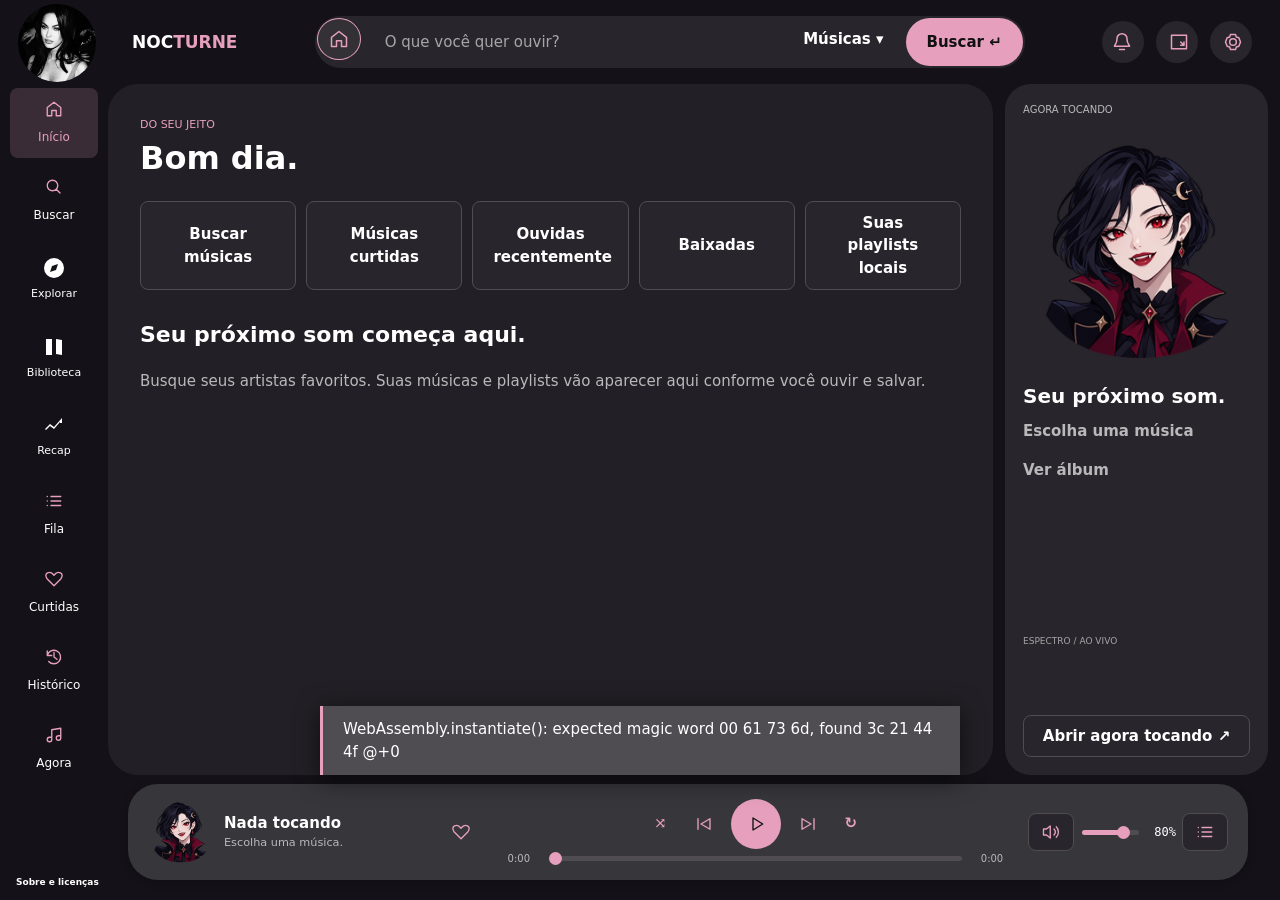
==== commit 5481252a: "Add persistent Ultra Dark mode and original PNG portrait branding for 0.12.2" ====
--- a/android/app/src/main/assets/index.html
+++ b/android/app/src/main/assets/index.html
@@ -1,11 +1,11 @@
-<!doctype html><html lang="pt-BR"><head><meta charset="utf-8"><meta name="viewport" content="width=device-width,initial-scale=1"><meta http-equiv="Content-Security-Policy" content="default-src 'self'; font-src 'self'; script-src 'self' 'wasm-unsafe-eval'; style-src 'self' 'unsafe-inline'; img-src 'self' data: https://*.googleusercontent.com https://*.ggpht.com https://i.ytimg.com https://i.scdn.co https://mosaic.scdn.co; media-src 'self' https://*.googlevideo.com https://offline.yuri.local http://127.0.0.1:*; connect-src 'self' https://lrclib.net; frame-src 'none'; base-uri 'none'; form-action 'none'"><title>Nocturne</title><link rel="stylesheet" href="style.css"><link rel="stylesheet" href="meiro.css"><script src="wasm_exec.js"></script><script type="module" src="app.js"></script></head><body class="minimalIcons"><div id="splash" role="status"><img src="mascot.png" alt=""><b>Nocturne</b><small>Preparando sua música…</small></div>
-<header><button id="brand-button" type="button" aria-label="Personalizar mascote" title="Personalizar mascote"><img id="brand-icon" src="app-icon.png" alt="Nocturne"></button><b>NOC<span>TURNE</span></b><small>NOCTURNE / 0.12.1</small><form id="search"><button id="header-home" type="button" data-page="home" aria-label="Início" title="Início">⌂</button><input id="query" placeholder="O que você quer ouvir?" maxlength="200" required aria-label="Buscar música ou artista"><select id="search-kind" aria-label="Tipo de busca"><option value="songs">Músicas</option><option value="albums">Álbuns</option><option value="artists">Artistas</option><option value="playlists">Playlists</option><option value="podcasts">Podcasts</option></select><button type="submit">Buscar ↵</button></form><button id="notifications-open" aria-label="Notificações" title="Notificações"><span class="bell-icon" aria-hidden="true"></span><small id="notifications-badge" hidden></small></button><button id="mini" aria-label="Miniplayer" title="Miniplayer">▣</button><button id="settings-open" aria-label="Configurações" title="Configurações">⚙</button></header>
+<!doctype html><html lang="pt-BR"><head><meta charset="utf-8"><meta name="viewport" content="width=device-width,initial-scale=1"><meta http-equiv="Content-Security-Policy" content="default-src 'self'; font-src 'self'; script-src 'self' 'wasm-unsafe-eval'; style-src 'self' 'unsafe-inline'; img-src 'self' data: https://*.googleusercontent.com https://*.ggpht.com https://i.ytimg.com https://i.scdn.co https://mosaic.scdn.co; media-src 'self' https://*.googlevideo.com https://offline.yuri.local http://127.0.0.1:*; connect-src 'self' https://lrclib.net; frame-src 'none'; base-uri 'none'; form-action 'none'"><title>Nocturne</title><link rel="stylesheet" href="style.css"><link rel="stylesheet" href="meiro.css"><script src="wasm_exec.js"></script><script type="module" src="app.js"></script></head><body class="minimalIcons"><div id="splash" role="status"><img src="brand-portrait.png" alt=""><b>Nocturne</b><small>Preparando sua música…</small></div>
+<header><button id="brand-button" type="button" aria-label="Personalizar mascote" title="Personalizar mascote"><img id="brand-icon" src="brand-portrait.png" alt="Nocturne"></button><b>NOC<span>TURNE</span></b><small>NOCTURNE / 0.12.2</small><form id="search"><button id="header-home" type="button" data-page="home" aria-label="Início" title="Início">⌂</button><input id="query" placeholder="O que você quer ouvir?" maxlength="200" required aria-label="Buscar música ou artista"><select id="search-kind" aria-label="Tipo de busca"><option value="songs">Músicas</option><option value="albums">Álbuns</option><option value="artists">Artistas</option><option value="playlists">Playlists</option><option value="podcasts">Podcasts</option></select><button type="submit">Buscar ↵</button></form><button id="notifications-open" aria-label="Notificações" title="Notificações"><span class="bell-icon" aria-hidden="true"></span><small id="notifications-badge" hidden></small></button><button id="mini" aria-label="Miniplayer" title="Miniplayer">▣</button><button id="settings-open" aria-label="Configurações" title="Configurações">⚙</button></header>
 <div class="workspace"><aside><nav><button data-page="home">⌂ Início</button><button data-page="search">⌕ Buscar</button><button data-page="likes">♥ Curtidas</button><button data-page="history">◷ Histórico</button><button data-page="queue">≡ Fila</button><button data-page="now">♫ Agora tocando</button></nav><div class="library-heading"><small>SUAS PLAYLISTS</small><button id="new-playlist" aria-label="Criar playlist">＋</button></div><div id="playlists"></div><p class="aside-note">Sua coleção fica neste aparelho.<br>Leve-a com você pelo backup.</p><button id="settings-sidebar" aria-label="Aparência e configurações" title="Aparência e configurações">Aparência e configurações</button></aside><main><section id="home" hidden></section>
 <section id="browse"><div id="detail-header" hidden></div><p class="label" id="eyebrow">SEU PRÓXIMO SOM</p><h1 id="heading">Sua música.<br>Seu universo.</h1><p id="intro">Um espaço preto, pixelado e do seu jeito.</p><div class="toolbar"><input id="filter" placeholder="Filtrar esta lista…" aria-label="Filtrar lista"><button id="play-list">▶ Ouvir lista</button><button id="rename-playlist" hidden>Renomear</button><button id="delete-playlist" hidden>Excluir playlist</button><button id="clear-history" hidden>Limpar histórico</button></div><p id="status" role="status">Busque uma música para começar.</p><div id="collections" class="collection-grid"></div><button id="artist-more" hidden>Mais músicas deste artista</button><section id="results" aria-label="Músicas"></section></section>
 <section id="now" hidden><div class="now-layout"><div><img id="large-cover" alt="Capa da faixa" src="app-icon.png"><p class="label">AGORA TOCANDO</p><h1 id="large-title">Seu próximo som.</h1><p id="large-artist">Escolha uma música.</p><button id="now-like">♡ Curtir</button><button id="share">Compartilhar link</button><button id="lyrics-load">Carregar letra</button></div><div><small id="lyrics-credit">Letras via LRCLIB · disponibilidade variável</small><div id="lyrics"><p>Carregue a letra para acompanhar a música.</p></div></div></div></section></main><aside class="now-sidebar"><small>AGORA TOCANDO</small><button id="side-album-cover" class="cover-button"><img id="side-cover" src="app-icon.png" alt="Abrir álbum"></button><h2 id="side-title">Seu próximo som.</h2><button id="side-artist" class="text-link">Escolha uma música</button><button id="side-album" class="text-link">Ver álbum</button><div class="visualizer-box"><canvas id="visualizer" width="480" height="230" aria-label="Visualizador de áudio"></canvas><small id="visualizer-label">ESPECTRO / AO VIVO</small></div><button id="side-now">Abrir agora tocando ↗</button></aside></div>
 <footer><div class="track-info"><img id="cover" src="app-icon.png" alt=""><div><strong id="title">Nada tocando</strong><small id="artist">Escolha uma música.</small></div><button id="like" aria-label="Curtir faixa">♡</button></div><div class="transport"><div><button id="shuffle" title="Aleatório">⤨</button><button id="previous" aria-label="Anterior">◀◀</button><button id="play" aria-label="Reproduzir ou pausar">▶</button><button id="next" aria-label="Próxima">▶▶</button><button id="repeat" title="Repetição">↻</button></div><div class="timeline"><small id="elapsed">0:00</small><input id="seek" type="range" min="0" max="100" value="0" step="0.1" aria-label="Posição da música"><small id="duration">0:00</small></div></div><div class="volume"><button id="mute" aria-label="Silenciar">♫</button><input id="volume" type="range" min="0" max="1" step="0.01" value="0.8" aria-label="Volume"><output id="volume-value" for="volume" aria-live="off">80%</output><button id="queue-open" title="Fila">≡</button></div><button id="mini-exit" hidden>Expandir ↗</button><audio id="audio" preload="none" crossorigin="anonymous"></audio><audio id="audio-next" preload="none" crossorigin="anonymous"></audio></footer>
-<dialog id="settings"><div class="dialog-header"><h2>Do seu jeito.</h2><button data-close="settings">✕</button></div><div class="settings-grid"><section><h3>Aparência</h3><button id="head-settings-open" type="button">Personalizar mascote</button><label>Cor principal<input id="primary" type="color" value="#000000"></label><label>Cor secundária<input id="accent" type="color" value="#1ed760"></label><div class="swatches" id="swatches"></div><label><input id="autoAccent" type="checkbox"> Usar uma cor da capa</label><label><input id="homeAlbumClick" type="checkbox"> Abrir álbum ao clicar nas músicas da Início</label><p class="hint">Sem álbum disponível, abre as músicas do artista. O botão ▶ sempre toca direto.</p><label><input id="retro" type="checkbox"> Fonte e bordas retrô</label><label><input id="animations" type="checkbox"> Animações da interface</label><label>Densidade<select id="density"><option value="compact">Compacta</option><option value="normal">Normal</option><option value="spacious">Espaçada</option></select></label><label>Capas <output id="cover-value"></output><input id="coverSize" type="range" min="32" max="96" step="8"></label><label>Letras da interface<input id="fontSize" type="range" min="12" max="22"></label><div id="theme-presets" class="theme-presets"></div><button id="theme-reset">Restaurar preto e verde</button><button id="save-theme">Salvar tema atual</button><div id="themes"></div></section>
-<section><h3>Conta YouTube Music</h3><p>O Google abre no navegador normal. Após entrar, use Importar sessão para conectar a conta; o navegador não compartilha cookies automaticamente com o aplicativo.</p><button id="yt-login">Entrar com Google / YouTube Music</button><button id="yt-check">Verificar conexão</button><button id="yt-cancel">Cancelar login</button><button id="yt-logout">Sair da conta</button><details><summary>Importar sessão · avançado</summary><p>No navegador onde entrou, abra o YouTube Music, pressione F12 e procure Network/Rede. Recarregue a página, selecione uma requisição para music.youtube.com e copie somente o valor de Cookie em Request Headers. Cole no campo protegido do Nocturne. Nunca compartilhe esse valor. No Android, a importação avançada também exige uma sessão própria obtida no navegador; não há transferência automática.</p><button id="yt-import">Importar sessão com segurança</button></details><p id="yt-status" class="hint" role="status">Você pode buscar músicas sem entrar. Recursos da conta precisam de uma sessão válida.</p></section><section><h3>Fonte de música</h3><label>Usar<select id="music-source"><option value="spotify">Spotify · integração preservada</option><option value="youtube">YouTube Music · Meiro</option></select></label><button id="spotify-connect">Conectar Spotify</button><button id="spotify-check">Verificar conexão</button><button id="spotify-library">Carregar curtidas do Spotify</button><button id="spotify-disconnect">Desconectar Spotify</button><p id="spotify-connection-status" class="hint">Entre usando a página do Spotify. Sua biblioteca local continua disponível.</p><p class="hint">YouTube Music usa o cliente do Meiro. A integração Spotify anterior continua opcional; equalizador, visualizador e downloads usam áudio YouTube Music.</p></section><section id="updates-section"><h3>Atualizações</h3><p>Versão instalada: <b id="updates-current">0.12.1</b></p><p>Última versão: <b id="updates-latest">—</b></p><label><input id="updates-auto" type="checkbox" checked> Verificar automaticamente</label><p class="hint">Verificamos ao abrir e periodicamente com o app aberto. A instalação só começa quando você escolher atualizar. No Android, confirme a instalação na tela do sistema.</p><button id="updates-check">Verificar atualização</button><button id="updates-install" hidden>Atualizar agora</button><progress id="updates-progress" hidden aria-label="Atualização em andamento"></progress><p id="updates-status" class="hint" role="status">Você pode verificar quando quiser.</p></section><section><h3>Som</h3><label><input id="autoRadio" type="checkbox"> Continuar com músicas parecidas fora dos álbuns</label><p class="hint">Adiciona recomendações relacionadas à faixa atual quando a fila está acabando. Álbuns mantêm sua sequência.</p><label><input id="normalize" type="checkbox"> Suavizar picos de volume</label><p class="hint">Compressão suave dos picos, sem aumentar e diminuir o ganho a cada trecho. Não iguala o volume entre gravações.</p><label>Transição entre faixas <output id="fade-value"></output><input id="crossfade" type="range" min="0" max="10" step="1"></label><h4>Visualizador</h4><label><input id="visualizer-enabled" type="checkbox"> Partículas de áudio ao vivo</label><label><input id="reflection" type="checkbox"> Reflexo das partículas</label><h4>Equalizador</h4><div id="equalizer"></div><button id="eq-reset">Restaurar equalizador</button><p class="hint" id="audio-info">O processamento de áudio é ativado ao reproduzir.</p></section>
+<dialog id="settings"><div class="dialog-header"><h2>Do seu jeito.</h2><button data-close="settings">✕</button></div><div class="settings-grid"><section><h3>Aparência</h3><button id="head-settings-open" type="button">Personalizar mascote</button><label><input id="ultraDark" type="checkbox"> Ultra Dark · fundos totalmente pretos</label><p class="hint">Mantém sua cor secundária e a cor principal salva para quando desligar.</p><label>Cor principal<input id="primary" type="color" value="#000000"></label><label>Cor secundária<input id="accent" type="color" value="#1ed760"></label><div class="swatches" id="swatches"></div><label><input id="autoAccent" type="checkbox"> Usar uma cor da capa</label><label><input id="homeAlbumClick" type="checkbox"> Abrir álbum ao clicar nas músicas da Início</label><p class="hint">Sem álbum disponível, abre as músicas do artista. O botão ▶ sempre toca direto.</p><label><input id="retro" type="checkbox"> Fonte e bordas retrô</label><label><input id="animations" type="checkbox"> Animações da interface</label><label>Densidade<select id="density"><option value="compact">Compacta</option><option value="normal">Normal</option><option value="spacious">Espaçada</option></select></label><label>Capas <output id="cover-value"></output><input id="coverSize" type="range" min="32" max="96" step="8"></label><label>Letras da interface<input id="fontSize" type="range" min="12" max="22"></label><div id="theme-presets" class="theme-presets"></div><button id="theme-reset">Restaurar preto e verde</button><button id="save-theme">Salvar tema atual</button><div id="themes"></div></section>
+<section><h3>Conta YouTube Music</h3><p>O Google abre no navegador normal. Após entrar, use Importar sessão para conectar a conta; o navegador não compartilha cookies automaticamente com o aplicativo.</p><button id="yt-login">Entrar com Google / YouTube Music</button><button id="yt-check">Verificar conexão</button><button id="yt-cancel">Cancelar login</button><button id="yt-logout">Sair da conta</button><details><summary>Importar sessão · avançado</summary><p>No navegador onde entrou, abra o YouTube Music, pressione F12 e procure Network/Rede. Recarregue a página, selecione uma requisição para music.youtube.com e copie somente o valor de Cookie em Request Headers. Cole no campo protegido do Nocturne. Nunca compartilhe esse valor. No Android, a importação avançada também exige uma sessão própria obtida no navegador; não há transferência automática.</p><button id="yt-import">Importar sessão com segurança</button></details><p id="yt-status" class="hint" role="status">Você pode buscar músicas sem entrar. Recursos da conta precisam de uma sessão válida.</p></section><section><h3>Fonte de música</h3><label>Usar<select id="music-source"><option value="spotify">Spotify · integração preservada</option><option value="youtube">YouTube Music · Meiro</option></select></label><button id="spotify-connect">Conectar Spotify</button><button id="spotify-check">Verificar conexão</button><button id="spotify-library">Carregar curtidas do Spotify</button><button id="spotify-disconnect">Desconectar Spotify</button><p id="spotify-connection-status" class="hint">Entre usando a página do Spotify. Sua biblioteca local continua disponível.</p><p class="hint">YouTube Music usa o cliente do Meiro. A integração Spotify anterior continua opcional; equalizador, visualizador e downloads usam áudio YouTube Music.</p></section><section id="updates-section"><h3>Atualizações</h3><p>Versão instalada: <b id="updates-current">0.12.2</b></p><p>Última versão: <b id="updates-latest">—</b></p><label><input id="updates-auto" type="checkbox" checked> Verificar automaticamente</label><p class="hint">Verificamos ao abrir e periodicamente com o app aberto. A instalação só começa quando você escolher atualizar. No Android, confirme a instalação na tela do sistema.</p><button id="updates-check">Verificar atualização</button><button id="updates-install" hidden>Atualizar agora</button><progress id="updates-progress" hidden aria-label="Atualização em andamento"></progress><p id="updates-status" class="hint" role="status">Você pode verificar quando quiser.</p></section><section><h3>Som</h3><label><input id="autoRadio" type="checkbox"> Continuar com músicas parecidas fora dos álbuns</label><p class="hint">Adiciona recomendações relacionadas à faixa atual quando a fila está acabando. Álbuns mantêm sua sequência.</p><label><input id="normalize" type="checkbox"> Suavizar picos de volume</label><p class="hint">Compressão suave dos picos, sem aumentar e diminuir o ganho a cada trecho. Não iguala o volume entre gravações.</p><label>Transição entre faixas <output id="fade-value"></output><input id="crossfade" type="range" min="0" max="10" step="1"></label><h4>Visualizador</h4><label><input id="visualizer-enabled" type="checkbox"> Partículas de áudio ao vivo</label><label><input id="reflection" type="checkbox"> Reflexo das partículas</label><h4>Equalizador</h4><div id="equalizer"></div><button id="eq-reset">Restaurar equalizador</button><p class="hint" id="audio-info">O processamento de áudio é ativado ao reproduzir.</p></section>
 <section><h3>Enquanto joga</h3><label><input id="discreet" type="checkbox"> Modo discreto, sem efeitos</label><label><input id="minimizeTray" type="checkbox"> Minimizar para a bandeja</label><label><input id="globalHotkeys" type="checkbox"> Atalhos globais</label><p class="hint">Ctrl + Alt + Espaço: pausar<br>Ctrl + Alt + → / ←: próxima / anterior<br>Ctrl + Alt + ↑ / ↓: volume<br>Teclas multimídia também são aceitas.</p><button id="always-top">Alternar sempre por cima</button><button id="mini-settings">Abrir miniplayer</button><h4>Discord</h4><label><input id="discord" type="checkbox"> Mostrar música no Discord</label><label>Application ID (público)<input id="discordId" inputmode="numeric" maxlength="22" placeholder="Preencha quando criar seu app"></label><p class="hint" id="discord-status">Precisa do Discord para PC aberto e de um Application ID próprio. Não use token de conta.</p></section>
 <section><h3>Biblioteca e armazenamento</h3><button id="export">Exportar biblioteca</button><button id="import">Importar / mesclar backup</button><button id="sync-folder">Escolher pasta para sincronização</button><button id="sync-now">Sincronizar agora</button><button id="sync-off">Desligar sincronização</button><p class="hint" id="sync-status">Sem pasta selecionada.</p><p class="hint">Use uma pasta sincronizada por OneDrive, Dropbox ou outro serviço. Em outro PC, escolha a mesma pasta. No Android, escolha o mesmo arquivo por um provedor de arquivos com acesso de leitura e escrita. A sincronização ocorre enquanto o app está aberto.</p><label>Limite do cache de capas<select id="cacheMB"><option value="0">Sem cache em disco</option><option value="16">16 MB</option><option value="64">64 MB</option><option value="128">128 MB</option><option value="256">256 MB</option></select></label><button id="downloads-folder">Abrir pasta de downloads</button><button id="clear-cache">Limpar cache de capas</button><p id="cache-status" class="hint"></p><p class="hint">As músicas não são baixadas para uso offline.</p></section></div><p class="hint">Integração experimental com YouTube Music. Algumas faixas podem falhar ou ficar indisponíveis.</p></dialog>
-<dialog id="notifications-dialog"><div class="dialog-header"><h2>Notificações</h2><button id="notifications-close" aria-label="Fechar notificações">×</button></div><button id="notifications-read-all">Marcar todas como lidas</button><div id="notifications-list"></div><h3>Artistas seguidos</h3><div id="notifications-following"></div><button id="notifications-refresh">Verificar lançamentos</button><p id="notifications-status" class="hint">Verificamos lançamentos ao abrir e a cada 30 minutos com o app aberto. Não são notificações push.</p></dialog><dialog id="name-dialog"><h2 id="name-title">Nome</h2><form id="name-form"><input id="name-input" maxlength="100" required aria-label="Nome"><button>Salvar</button><button type="button" data-close="name-dialog">Cancelar</button></form></dialog><dialog id="add-dialog"><div class="dialog-header"><h2>Adicionar à playlist</h2><button data-close="add-dialog">✕</button></div><div id="add-options"></div><button id="add-new">＋ Nova playlist</button></dialog><div id="update-banner" hidden role="status"><span id="update-banner-text"></span><button id="update-banner-open">Ver atualização</button><button id="update-banner-close" aria-label="Lembrar depois">×</button></div><div id="toast" role="status" hidden></div><dialog id="head-picker" aria-labelledby="head-picker-title"><div class="dialog-header"><h2 id="head-picker-title">Sua mascote, seu estilo.</h2><button id="head-close" type="button" aria-label="Fechar personalização">✕</button></div><p class="hint">Vampira original do Nocturne. Personalize a cor da roupa.</p><div id="head-options" role="group" aria-label="Mascote"></div><label>Cor da mascote<select id="head-mode"><option value="theme">Seguir o tema</option><option value="original">Cor original</option><option value="custom">Cor personalizada</option></select></label><label id="head-custom-label" hidden>Escolha uma cor<input id="head-color" type="color" value="#1ed760"></label><p class="hint">Sua escolha fica salva neste aparelho. No Windows, também muda o ícone da janela enquanto o app está aberto.</p></dialog><button id="licenses-open" class="about-license">Sobre e licenças</button><dialog id="licenses"><h2>Nocturne</h2><p>Cliente YouTube Music de Meiro, elianiva e colaboradores. GNU GPL versão 3. Adaptação Nocturne.</p><p>Software livre, sem garantia. O código-fonte correspondente e a licença acompanham o aplicativo.</p><button id="license-read">Ler a GPLv3</button><div id="license-content"></div><button data-close="licenses">Fechar</button></dialog></body></html>
+<dialog id="notifications-dialog"><div class="dialog-header"><h2>Notificações</h2><button id="notifications-close" aria-label="Fechar notificações">×</button></div><button id="notifications-read-all">Marcar todas como lidas</button><div id="notifications-list"></div><h3>Artistas seguidos</h3><div id="notifications-following"></div><button id="notifications-refresh">Verificar lançamentos</button><p id="notifications-status" class="hint">Verificamos lançamentos ao abrir e a cada 30 minutos com o app aberto. Não são notificações push.</p></dialog><dialog id="name-dialog"><h2 id="name-title">Nome</h2><form id="name-form"><input id="name-input" maxlength="100" required aria-label="Nome"><button>Salvar</button><button type="button" data-close="name-dialog">Cancelar</button></form></dialog><dialog id="add-dialog"><div class="dialog-header"><h2>Adicionar à playlist</h2><button data-close="add-dialog">✕</button></div><div id="add-options"></div><button id="add-new">＋ Nova playlist</button></dialog><div id="update-banner" hidden role="status"><span id="update-banner-text"></span><button id="update-banner-open">Ver atualização</button><button id="update-banner-close" aria-label="Lembrar depois">×</button></div><div id="toast" role="status" hidden></div><dialog id="head-picker" aria-labelledby="head-picker-title"><div class="dialog-header"><h2 id="head-picker-title">Sua mascote, seu estilo.</h2><button id="head-close" type="button" aria-label="Fechar personalização">✕</button></div><p class="hint">Escolha o retrato ou a mascote anterior. O retrato mantém a imagem e as cores originais.</p><div id="head-options" role="group" aria-label="Mascote"></div><label>Cor da mascote<select id="head-mode"><option value="theme">Seguir o tema</option><option value="original">Cor original</option><option value="custom">Cor personalizada</option></select></label><label id="head-custom-label" hidden>Escolha uma cor<input id="head-color" type="color" value="#1ed760"></label><p class="hint">Sua escolha fica salva neste aparelho. A personalização de cor é opcional para a mascote anterior.</p></dialog><button id="licenses-open" class="about-license">Sobre e licenças</button><dialog id="licenses"><h2>Nocturne</h2><p>Cliente YouTube Music de Meiro, elianiva e colaboradores. GNU GPL versão 3. Adaptação Nocturne.</p><p>Software livre, sem garantia. O código-fonte correspondente e a licença acompanham o aplicativo.</p><button id="license-read">Ler a GPLv3</button><div id="license-content"></div><button data-close="licenses">Fechar</button></dialog></body></html>
--- a/android/app/src/main/assets/meiro.css
+++ b/android/app/src/main/assets/meiro.css
@@ -1,41 +1,46 @@
-/* Material 3 Expressive layout adapted from Meiro's shell metrics (GPLv3).
-   Nocturne's saved primary/accent, density and font choices take precedence. */
-@font-face{font-family:Nocturne Sans;src:url('fonts/GoogleSans.ttf');font-weight:100 900;font-display:swap}
-body{font-family:Nocturne Sans,system-ui,sans-serif;background:var(--primary);color:var(--text)}
-body:not(.minecraftFont):not(.retro) :is(button,input,select,h1,h2,h3,strong,b,small){font-family:inherit;letter-spacing:normal}
-header{height:84px;border:0;background:transparent;padding:12px 28px 12px 132px;gap:12px}
-header #brand-button{position:fixed;left:30px;top:18px;width:48px;height:48px;background:none;border:0;padding:0;z-index:3}#brand-icon{width:48px;height:48px;image-rendering:auto!important}header>b{font-size:17px;font-weight:700;white-space:nowrap}header>small{display:none}header form{margin-left:auto;max-width:710px;border-radius:40px;padding:2px;background:var(--raised)}header input{border:0;background:transparent;border-radius:40px;min-width:100px;padding:12px 16px}header select{max-width:115px;background:transparent;border:0}header form>button[type=submit]{border-radius:32px;padding:12px 20px}header #header-home{display:none}header>button:not(#brand-button){border:0;border-radius:50%;width:42px;height:42px;background:var(--raised)}
-.workspace{height:calc(100dvh - 84px);padding:0 12px 125px 0;gap:0;display:grid;grid-template-columns:108px minmax(0,1fr)}.workspace>aside:first-child{border:0;padding:4px 10px 12px;background:transparent;position:relative;overflow-y:auto}nav{gap:8px}nav button{border:0!important;background:transparent;text-align:center;justify-content:center;display:flex;flex-direction:column;gap:6px;padding:12px 4px;font-size:12px;border-radius:24px;min-height:60px}nav button svg{width:24px;height:24px}nav button.active,nav button:hover{background:color-mix(in srgb,var(--accent) 18%,var(--primary))!important;color:var(--accent-readable)}.library-heading,.aside-note,#playlists{display:none}#settings-sidebar{width:100%;padding:10px 3px;min-height:55px;border:0;border-radius:24px;font-size:11px;margin-top:24px}.feed-nav{font-size:11px;min-height:44px}main{background:color-mix(in srgb,var(--primary) 94%,var(--text));border:0;border-radius:30px;min-width:0;padding:28px 32px 45px;overflow-y:auto}.now-sidebar{display:none}body.show-side .workspace{grid-template-columns:108px minmax(0,1fr) 270px}body.show-side .now-sidebar{display:block;border-radius:26px;margin-left:12px;background:var(--raised);border:0}h1{font-size:32px;line-height:1.2;max-width:none;margin:4px 0 24px;font-weight:650}h2{font-size:23px;font-weight:600}button,input,select{border-radius:18px}button{font-weight:550}.toolbar input{border-radius:28px;padding:12px 18px}.home-shortcuts{gap:10px;margin:16px 0 28px}.home-shortcuts button{border-radius:28px;min-height:46px;text-align:center;background:var(--raised);padding:10px 20px}.home-cards,.collection-grid{display:grid;grid-template-columns:repeat(auto-fill,minmax(155px,1fr));gap:22px}.home-card{background:none;border:0;border-radius:26px;padding:0;overflow:hidden}.home-card button.home-open{padding:5px;border:0;background:none;border-radius:24px}.home-card img{width:100%;aspect-ratio:1;border-radius:26px;object-fit:cover}.home-card strong,.home-card small{padding:4px 2px}.collection{border:0;padding:5px;background:none;border-radius:24px;text-align:left}.collection img{border-radius:26px;aspect-ratio:1;object-fit:cover}.collection b,.collection small{padding:5px 2px}.collection:has(small[data-kind=artist]) img{border-radius:50%}.song{background:transparent;border:0;border-radius:20px;margin:4px 0;padding:10px 14px;gap:14px;min-height:72px}.song img{border-radius:14px}.song.active,.song:hover{background:color-mix(in srgb,var(--accent) 16%,var(--raised));outline:1px solid var(--accent)}.song .actions button{border:0;background:none;border-radius:50%;width:34px;height:34px;padding:6px}.song-play{border:0;background:none;border-radius:12px}.duration-label{font-variant-numeric:tabular-nums}.detail-hero{gap:28px}.detail-hero img{border-radius:30px}.detail-hero h2{font-size:36px}.detail-hero p{max-height:130px}
-footer{position:fixed;left:128px;right:32px;bottom:20px;width:auto;height:96px;padding:12px 20px;border:0;border-radius:30px;background:color-mix(in srgb,var(--primary) 85%,var(--text));box-shadow:0 2px 8px #0003;z-index:5}.track-info{max-width:31%;width:31%}.track-info img{width:64px;height:64px;border-radius:18px}.transport{max-width:none}#play{width:50px;height:50px}footer .transport>div:first-child{gap:8px}.timeline{margin-top:2px}.volume{width:200px}.volume input{width:86px}input[type=range]{height:5px;border-radius:10px}dialog{border:0;border-radius:30px;padding:28px;background:var(--raised);box-shadow:0 24px 70px #0008}.settings-grid section{border:0;border-radius:24px;background:color-mix(in srgb,var(--raised) 95%,var(--text));padding:20px}.settings-grid h3{font-size:19px}.settings-grid button{margin:4px}.now-layout{grid-template-columns:minmax(270px,.9fr) minmax(320px,1.1fr);gap:50px;padding:20px;max-width:1250px}.now-layout img{border-radius:32px;max-width:440px;box-shadow:0 8px 20px #0003}.now-layout>div:nth-child(2){border-radius:30px;background:var(--raised);padding:20px}.now-tabs{display:flex;gap:8px;margin-bottom:18px}.now-tabs button{flex:1;border:0;border-radius:24px;padding:12px 8px}.now-tabs button.active{background:var(--accent);color:var(--accent-text)}.now-queue{max-height:60vh;overflow:auto}.now-queue button{display:flex;gap:12px;align-items:center;text-align:left;width:100%;background:none;border:0;margin:5px 0;padding:8px;border-radius:18px}.now-queue img{width:48px;height:48px;border-radius:12px;box-shadow:none}.now-queue button.active{background:color-mix(in srgb,var(--accent) 20%,var(--raised))}.about-license{position:fixed;left:12px;bottom:7px;font-size:9px;border:0;background:none;padding:4px;max-width:95px;z-index:6}.track-context-menu{position:fixed;z-index:1000;width:260px;max-width:calc(100vw - 16px);max-height:calc(100dvh - 16px);overflow:auto;padding:6px;background:var(--raised);color:var(--text);border:1px solid var(--border);border-radius:20px;box-shadow:0 10px 30px #0005}.track-context-menu button{display:block;width:100%;text-align:left;border:0;border-radius:12px;padding:12px;background:none;color:var(--text);font:14px Nocturne Sans,system-ui}.track-context-menu button:hover,.track-context-menu button:focus-visible{background:color-mix(in srgb,var(--accent) 20%,var(--raised));color:var(--accent-readable)}.track-context-menu hr{border:0;border-top:1px solid var(--border)}
-body.animations :is(main,.home-card,.song,button,footer){transition:background .25s ease,border-radius .25s ease,box-shadow .25s ease}.mini footer{left:0;right:0;bottom:0;border-radius:0;height:100dvh;padding:10px;box-shadow:none}.mini .track-info{max-width:none;width:50%}.mini .track-info img{width:42px;height:42px}.mini .about-license{display:none}.retro main,.retro footer{border-radius:0}
-@media(max-width:1000px){header>b{display:none}header{padding-left:120px}.home-cards,.collection-grid{grid-template-columns:repeat(auto-fill,minmax(135px,1fr));gap:16px}footer{right:22px}.track-info{max-width:30%}.volume{width:155px}.now-layout{gap:24px;padding:0}body.show-side .workspace{grid-template-columns:108px minmax(0,1fr)}body.show-side .now-sidebar{display:none}}
-@media(max-width:650px){header{height:120px;padding:12px 14px 10px 72px;display:flex;flex-wrap:wrap;gap:8px}header #brand-button{left:16px;top:12px;width:42px;height:42px}#brand-icon{width:42px;height:42px}header>b{display:block;flex:1}header form{order:3;max-width:none;flex-basis:calc(100% + 58px);margin-left:-58px;height:46px;min-width:0}header input{font-size:14px;padding:9px;flex:1}header select{max-width:85px;font-size:11px}header form>button[type=submit]{font-size:12px;padding:10px 12px}header>button:not(#brand-button){width:36px;height:36px}.workspace,body.show-side .workspace{height:calc(100dvh - 120px);display:block;padding:0 8px 160px}.workspace>aside:first-child{position:fixed;left:0;right:0;top:auto;bottom:0;height:66px;padding:4px 8px;background:var(--primary);z-index:10;overflow:visible;border-top:1px solid var(--border)}.workspace>aside:first-child nav{display:flex;overflow:auto;gap:4px;height:58px}.workspace>aside:first-child nav button{min-width:64px;min-height:52px;padding:5px;font-size:10px;white-space:nowrap}.workspace>aside:first-child nav button:nth-of-type(n+7){display:none}nav button svg{width:21px;height:21px}.workspace>aside:first-child #settings-sidebar{display:none}main{height:100%;border-radius:24px;padding:20px 14px 35px}.home-cards,.collection-grid{grid-template-columns:repeat(2,minmax(0,1fr));gap:18px 12px}.home-card img,.collection img{border-radius:22px}h1{font-size:27px}h2{font-size:22px}.song{padding:8px 6px;gap:9px}.song .actions button{width:30px;height:34px}.song .actions button:nth-child(n+3){display:none}.song img{width:45px;height:45px}.song-play strong{font-size:14px}.song-play small{font-size:11px}.detail-hero{flex-direction:column;text-align:center;gap:18px}.detail-hero img{width:190px;height:190px}.detail-hero h2{font-size:28px}.detail-hero p{text-align:left}.toolbar{flex-wrap:wrap;gap:10px}.toolbar input{width:100%;flex-basis:100%}footer{left:10px;right:10px;bottom:75px;height:78px;padding:8px 12px;display:flex;flex-wrap:nowrap;gap:10px;border-radius:24px}.track-info{max-width:none;width:auto;flex:1;min-width:0}.track-info img{width:48px;height:48px;border-radius:14px}.track-info strong{font-size:13px}.track-info small{font-size:11px}.track-info button{display:none}footer .transport{flex:none;display:block;width:94px}footer .transport>div:first-child{gap:2px}footer .transport #previous,footer .transport #shuffle,footer .transport #repeat{display:none}footer .transport button{padding:4px}footer #play{width:38px;height:38px}.timeline{position:absolute;bottom:3px;left:18px;right:18px;gap:5px}.timeline small{display:none}.timeline input{height:3px}.volume{display:none}.now-layout{grid-template-columns:1fr;gap:24px;padding:0}.now-layout img{max-width:290px;margin:auto}.now-layout>div:first-child{text-align:center}.now-layout>div:nth-child(2){padding:12px}.now-tabs button{font-size:12px}#lyrics{max-height:none}dialog{width:96%;max-height:90dvh;padding:18px;border-radius:26px}.settings-grid{grid-template-columns:1fr}.about-license{display:none}.mini footer{bottom:0;height:100dvh}.mini .transport #previous{display:inline-block}.mini .transport{width:auto}.mini #mini-exit{display:block}.mini .timeline{display:none}}
-@media(prefers-reduced-motion:reduce){*{animation:none!important;transition:none!important}}
-
-#splash{position:fixed;inset:0;z-index:2000;display:flex;flex-direction:column;align-items:center;justify-content:center;gap:18px;background:#141218;color:#f6edf3}#splash img{width:150px;height:150px}#splash b{font:600 28px Nocturne Sans,system-ui}#splash small{font:14px Nocturne Sans,system-ui;color:#c9bac8}
-
-.meiro-shelf{display:flex;gap:22px;overflow-x:auto;padding:3px 2px 20px;scroll-snap-type:x proximity}.feed-card{border:0;background:none;padding:0;text-align:left;flex:0 0 180px;min-width:0;scroll-snap-align:start}.feed-card img{width:180px;height:180px;border-radius:26px;object-fit:cover}.feed-card.artist img{border-radius:50%}.feed-card strong{display:block;overflow:hidden;text-overflow:ellipsis;white-space:nowrap;padding:9px 2px 3px;font-size:15px}.feed-card small{color:var(--muted);display:block;overflow:hidden;text-overflow:ellipsis;white-space:nowrap;padding:2px}.feed-title{margin:26px 0 18px}.feed-card:hover{background:transparent;outline:none}.feed-card:hover img{outline:3px solid var(--accent);outline-offset:-3px}.now-queue button:hover{background:var(--hover)}@media(max-width:650px){.meiro-shelf{gap:14px}.feed-card{flex-basis:150px}.feed-card img{width:150px;height:150px}.feed-card strong{font-size:14px}.now-queue img{width:44px;height:44px}}
-
-.search-filters{display:flex;gap:10px;overflow:auto;margin:15px 0}.search-filters button{white-space:nowrap;border:0;border-radius:24px;padding:10px 18px;background:var(--raised)}.license-text{white-space:pre-wrap;font:12px system-ui;max-height:50vh;overflow:auto}.now-tabs button:focus-visible{outline:2px solid var(--accent)}
-
-.nav-icon{width:24px;height:24px;fill:currentColor}.feed-nav{display:flex;flex-direction:column;align-items:center;gap:6px}header form #query{font:15px Nocturne Sans,system-ui;border-radius:30px}header form #search-kind{flex:0 0 100px;width:100px}main{overflow-x:hidden}@media(max-width:650px){header form{width:calc(100% + 58px);flex:1 0 calc(100% + 58px);margin-right:0}header form #query{min-width:0;flex:1 1 0;font-size:16px}header form #search-kind{flex:0 0 82px;width:82px;font-size:11px}main .song .actions button:nth-child(n+3){display:none!important}main .song .actions{flex:0 0 auto}main .song .song-play{min-width:0;flex:1 1 0}.workspace>aside:first-child nav{overflow-y:hidden;scrollbar-width:none}.workspace>aside:first-child nav::-webkit-scrollbar{display:none}.workspace>aside:first-child nav button{flex:1 0 58px;min-width:58px}.nav-icon{width:21px;height:21px}.desktop-chrome header{padding-right:14px;padding-top:38px;height:150px}.desktop-chrome .workspace{height:calc(100dvh - 150px)}}
-
-.search-filters{width:100%;max-width:100%;min-width:0;overflow-x:auto;overflow-y:hidden;contain:layout paint}#browse,#home,#now,#results,#collections{min-width:0;max-width:100%}
-
-
-/* Nocturne 0.11.1: visible spectrum, larger mascot and search Home. */
-header #brand-button{left:18px;top:4px;width:78px;height:78px}header #brand-icon{width:78px;height:78px}
-header form #header-home{display:inline-flex;align-items:center;justify-content:center;flex:0 0 42px;width:42px;height:42px;border:0;border-radius:50%;padding:10px;background:var(--hover)}
-@media(min-width:1050px){.workspace{grid-template-columns:108px minmax(0,1fr) 275px}.now-sidebar{display:flex;flex-direction:column;border:0;border-radius:26px;margin-left:12px;background:var(--raised);overflow:auto}.now-sidebar .visualizer-box{margin-top:16px}.now-sidebar h2{font-size:20px}.now-sidebar #side-now{margin-top:auto}}
-@media(max-width:650px){header #brand-button{left:8px;top:1px;width:64px;height:64px}header #brand-icon{width:64px;height:64px}header form #header-home{flex-basis:34px;width:34px;height:36px;padding:8px}header form #search-kind{flex-basis:70px;width:70px}header form>button[type=submit]{padding:10px 9px}}
-body.animations:not(.discreet) :is(.home-card,.collection,.feed-card,.song){transition:transform .2s ease,background .2s ease,box-shadow .2s ease}
-body.animations:not(.discreet) :is(.home-card,.collection,.feed-card):hover{transform:translateY(-4px)}
-body.animations:not(.discreet) button:active{transform:scale(.96)}
-body.animations:not(.discreet) main>section:not([hidden]){animation:nocturne-reveal .28s ease both}
-@keyframes nocturne-reveal{from{opacity:0;transform:translateY(9px)}to{opacity:1;transform:none}}
-body:not(.animations) *,body.discreet *{animation:none!important;transition:none!important}
-@media(prefers-reduced-motion:reduce){*{animation:none!important;transition:none!important}}
-
-header form #header-home{font:22px system-ui}header form #header-home svg{width:21px;height:21px}
-
-#settings-sidebar.pixel-only{display:flex;align-items:center;justify-content:center;width:52px;height:52px;min-height:52px;margin:24px auto 0;border-radius:18px;background:var(--raised)}#settings-sidebar.pixel-only:before{width:23px;height:23px}
+/* Material 3 Expressive layout adapted from Meiro's shell metrics (GPLv3).
+   Nocturne's saved primary/accent, density and font choices take precedence. */
+@font-face{font-family:Nocturne Sans;src:url('fonts/GoogleSans.ttf');font-weight:100 900;font-display:swap}
+body{font-family:Nocturne Sans,system-ui,sans-serif;background:var(--primary);color:var(--text)}
+body:not(.minecraftFont):not(.retro) :is(button,input,select,h1,h2,h3,strong,b,small){font-family:inherit;letter-spacing:normal}
+header{height:84px;border:0;background:transparent;padding:12px 28px 12px 132px;gap:12px}
+header #brand-button{position:fixed;left:30px;top:18px;width:48px;height:48px;background:none;border:0;padding:0;z-index:3}#brand-icon{width:48px;height:48px;image-rendering:auto!important}header>b{font-size:17px;font-weight:700;white-space:nowrap}header>small{display:none}header form{margin-left:auto;max-width:710px;border-radius:40px;padding:2px;background:var(--raised)}header input{border:0;background:transparent;border-radius:40px;min-width:100px;padding:12px 16px}header select{max-width:115px;background:transparent;border:0}header form>button[type=submit]{border-radius:32px;padding:12px 20px}header #header-home{display:none}header>button:not(#brand-button){border:0;border-radius:50%;width:42px;height:42px;background:var(--raised)}
+.workspace{height:calc(100dvh - 84px);padding:0 12px 125px 0;gap:0;display:grid;grid-template-columns:108px minmax(0,1fr)}.workspace>aside:first-child{border:0;padding:4px 10px 12px;background:transparent;position:relative;overflow-y:auto}nav{gap:8px}nav button{border:0!important;background:transparent;text-align:center;justify-content:center;display:flex;flex-direction:column;gap:6px;padding:12px 4px;font-size:12px;border-radius:24px;min-height:60px}nav button svg{width:24px;height:24px}nav button.active,nav button:hover{background:color-mix(in srgb,var(--accent) 18%,var(--primary))!important;color:var(--accent-readable)}.library-heading,.aside-note,#playlists{display:none}#settings-sidebar{width:100%;padding:10px 3px;min-height:55px;border:0;border-radius:24px;font-size:11px;margin-top:24px}.feed-nav{font-size:11px;min-height:44px}main{background:color-mix(in srgb,var(--primary) 94%,var(--text));border:0;border-radius:30px;min-width:0;padding:28px 32px 45px;overflow-y:auto}.now-sidebar{display:none}body.show-side .workspace{grid-template-columns:108px minmax(0,1fr) 270px}body.show-side .now-sidebar{display:block;border-radius:26px;margin-left:12px;background:var(--raised);border:0}h1{font-size:32px;line-height:1.2;max-width:none;margin:4px 0 24px;font-weight:650}h2{font-size:23px;font-weight:600}button,input,select{border-radius:18px}button{font-weight:550}.toolbar input{border-radius:28px;padding:12px 18px}.home-shortcuts{gap:10px;margin:16px 0 28px}.home-shortcuts button{border-radius:28px;min-height:46px;text-align:center;background:var(--raised);padding:10px 20px}.home-cards,.collection-grid{display:grid;grid-template-columns:repeat(auto-fill,minmax(155px,1fr));gap:22px}.home-card{background:none;border:0;border-radius:26px;padding:0;overflow:hidden}.home-card button.home-open{padding:5px;border:0;background:none;border-radius:24px}.home-card img{width:100%;aspect-ratio:1;border-radius:26px;object-fit:cover}.home-card strong,.home-card small{padding:4px 2px}.collection{border:0;padding:5px;background:none;border-radius:24px;text-align:left}.collection img{border-radius:26px;aspect-ratio:1;object-fit:cover}.collection b,.collection small{padding:5px 2px}.collection:has(small[data-kind=artist]) img{border-radius:50%}.song{background:transparent;border:0;border-radius:20px;margin:4px 0;padding:10px 14px;gap:14px;min-height:72px}.song img{border-radius:14px}.song.active,.song:hover{background:color-mix(in srgb,var(--accent) 16%,var(--raised));outline:1px solid var(--accent)}.song .actions button{border:0;background:none;border-radius:50%;width:34px;height:34px;padding:6px}.song-play{border:0;background:none;border-radius:12px}.duration-label{font-variant-numeric:tabular-nums}.detail-hero{gap:28px}.detail-hero img{border-radius:30px}.detail-hero h2{font-size:36px}.detail-hero p{max-height:130px}
+footer{position:fixed;left:128px;right:32px;bottom:20px;width:auto;height:96px;padding:12px 20px;border:0;border-radius:30px;background:color-mix(in srgb,var(--primary) 85%,var(--text));box-shadow:0 2px 8px #0003;z-index:5}.track-info{max-width:31%;width:31%}.track-info img{width:64px;height:64px;border-radius:18px}.transport{max-width:none}#play{width:50px;height:50px}footer .transport>div:first-child{gap:8px}.timeline{margin-top:2px}.volume{width:200px}.volume input{width:86px}input[type=range]{height:5px;border-radius:10px}dialog{border:0;border-radius:30px;padding:28px;background:var(--raised);box-shadow:0 24px 70px #0008}.settings-grid section{border:0;border-radius:24px;background:color-mix(in srgb,var(--raised) 95%,var(--text));padding:20px}.settings-grid h3{font-size:19px}.settings-grid button{margin:4px}.now-layout{grid-template-columns:minmax(270px,.9fr) minmax(320px,1.1fr);gap:50px;padding:20px;max-width:1250px}.now-layout img{border-radius:32px;max-width:440px;box-shadow:0 8px 20px #0003}.now-layout>div:nth-child(2){border-radius:30px;background:var(--raised);padding:20px}.now-tabs{display:flex;gap:8px;margin-bottom:18px}.now-tabs button{flex:1;border:0;border-radius:24px;padding:12px 8px}.now-tabs button.active{background:var(--accent);color:var(--accent-text)}.now-queue{max-height:60vh;overflow:auto}.now-queue button{display:flex;gap:12px;align-items:center;text-align:left;width:100%;background:none;border:0;margin:5px 0;padding:8px;border-radius:18px}.now-queue img{width:48px;height:48px;border-radius:12px;box-shadow:none}.now-queue button.active{background:color-mix(in srgb,var(--accent) 20%,var(--raised))}.about-license{position:fixed;left:12px;bottom:7px;font-size:9px;border:0;background:none;padding:4px;max-width:95px;z-index:6}.track-context-menu{position:fixed;z-index:1000;width:260px;max-width:calc(100vw - 16px);max-height:calc(100dvh - 16px);overflow:auto;padding:6px;background:var(--raised);color:var(--text);border:1px solid var(--border);border-radius:20px;box-shadow:0 10px 30px #0005}.track-context-menu button{display:block;width:100%;text-align:left;border:0;border-radius:12px;padding:12px;background:none;color:var(--text);font:14px Nocturne Sans,system-ui}.track-context-menu button:hover,.track-context-menu button:focus-visible{background:color-mix(in srgb,var(--accent) 20%,var(--raised));color:var(--accent-readable)}.track-context-menu hr{border:0;border-top:1px solid var(--border)}
+body.animations :is(main,.home-card,.song,button,footer){transition:background .25s ease,border-radius .25s ease,box-shadow .25s ease}.mini footer{left:0;right:0;bottom:0;border-radius:0;height:100dvh;padding:10px;box-shadow:none}.mini .track-info{max-width:none;width:50%}.mini .track-info img{width:42px;height:42px}.mini .about-license{display:none}.retro main,.retro footer{border-radius:0}
+@media(max-width:1000px){header>b{display:none}header{padding-left:120px}.home-cards,.collection-grid{grid-template-columns:repeat(auto-fill,minmax(135px,1fr));gap:16px}footer{right:22px}.track-info{max-width:30%}.volume{width:155px}.now-layout{gap:24px;padding:0}body.show-side .workspace{grid-template-columns:108px minmax(0,1fr)}body.show-side .now-sidebar{display:none}}
+@media(max-width:650px){header{height:120px;padding:12px 14px 10px 72px;display:flex;flex-wrap:wrap;gap:8px}header #brand-button{left:16px;top:12px;width:42px;height:42px}#brand-icon{width:42px;height:42px}header>b{display:block;flex:1}header form{order:3;max-width:none;flex-basis:calc(100% + 58px);margin-left:-58px;height:46px;min-width:0}header input{font-size:14px;padding:9px;flex:1}header select{max-width:85px;font-size:11px}header form>button[type=submit]{font-size:12px;padding:10px 12px}header>button:not(#brand-button){width:36px;height:36px}.workspace,body.show-side .workspace{height:calc(100dvh - 120px);display:block;padding:0 8px 160px}.workspace>aside:first-child{position:fixed;left:0;right:0;top:auto;bottom:0;height:66px;padding:4px 8px;background:var(--primary);z-index:10;overflow:visible;border-top:1px solid var(--border)}.workspace>aside:first-child nav{display:flex;overflow:auto;gap:4px;height:58px}.workspace>aside:first-child nav button{min-width:64px;min-height:52px;padding:5px;font-size:10px;white-space:nowrap}.workspace>aside:first-child nav button:nth-of-type(n+7){display:none}nav button svg{width:21px;height:21px}.workspace>aside:first-child #settings-sidebar{display:none}main{height:100%;border-radius:24px;padding:20px 14px 35px}.home-cards,.collection-grid{grid-template-columns:repeat(2,minmax(0,1fr));gap:18px 12px}.home-card img,.collection img{border-radius:22px}h1{font-size:27px}h2{font-size:22px}.song{padding:8px 6px;gap:9px}.song .actions button{width:30px;height:34px}.song .actions button:nth-child(n+3){display:none}.song img{width:45px;height:45px}.song-play strong{font-size:14px}.song-play small{font-size:11px}.detail-hero{flex-direction:column;text-align:center;gap:18px}.detail-hero img{width:190px;height:190px}.detail-hero h2{font-size:28px}.detail-hero p{text-align:left}.toolbar{flex-wrap:wrap;gap:10px}.toolbar input{width:100%;flex-basis:100%}footer{left:10px;right:10px;bottom:75px;height:78px;padding:8px 12px;display:flex;flex-wrap:nowrap;gap:10px;border-radius:24px}.track-info{max-width:none;width:auto;flex:1;min-width:0}.track-info img{width:48px;height:48px;border-radius:14px}.track-info strong{font-size:13px}.track-info small{font-size:11px}.track-info button{display:none}footer .transport{flex:none;display:block;width:94px}footer .transport>div:first-child{gap:2px}footer .transport #previous,footer .transport #shuffle,footer .transport #repeat{display:none}footer .transport button{padding:4px}footer #play{width:38px;height:38px}.timeline{position:absolute;bottom:3px;left:18px;right:18px;gap:5px}.timeline small{display:none}.timeline input{height:3px}.volume{display:none}.now-layout{grid-template-columns:1fr;gap:24px;padding:0}.now-layout img{max-width:290px;margin:auto}.now-layout>div:first-child{text-align:center}.now-layout>div:nth-child(2){padding:12px}.now-tabs button{font-size:12px}#lyrics{max-height:none}dialog{width:96%;max-height:90dvh;padding:18px;border-radius:26px}.settings-grid{grid-template-columns:1fr}.about-license{display:none}.mini footer{bottom:0;height:100dvh}.mini .transport #previous{display:inline-block}.mini .transport{width:auto}.mini #mini-exit{display:block}.mini .timeline{display:none}}
+@media(prefers-reduced-motion:reduce){*{animation:none!important;transition:none!important}}
+
+#splash{position:fixed;inset:0;z-index:2000;display:flex;flex-direction:column;align-items:center;justify-content:center;gap:18px;background:#141218;color:#f6edf3}#splash img{width:150px;height:150px}#splash b{font:600 28px Nocturne Sans,system-ui}#splash small{font:14px Nocturne Sans,system-ui;color:#c9bac8}
+
+.meiro-shelf{display:flex;gap:22px;overflow-x:auto;padding:3px 2px 20px;scroll-snap-type:x proximity}.feed-card{border:0;background:none;padding:0;text-align:left;flex:0 0 180px;min-width:0;scroll-snap-align:start}.feed-card img{width:180px;height:180px;border-radius:26px;object-fit:cover}.feed-card.artist img{border-radius:50%}.feed-card strong{display:block;overflow:hidden;text-overflow:ellipsis;white-space:nowrap;padding:9px 2px 3px;font-size:15px}.feed-card small{color:var(--muted);display:block;overflow:hidden;text-overflow:ellipsis;white-space:nowrap;padding:2px}.feed-title{margin:26px 0 18px}.feed-card:hover{background:transparent;outline:none}.feed-card:hover img{outline:3px solid var(--accent);outline-offset:-3px}.now-queue button:hover{background:var(--hover)}@media(max-width:650px){.meiro-shelf{gap:14px}.feed-card{flex-basis:150px}.feed-card img{width:150px;height:150px}.feed-card strong{font-size:14px}.now-queue img{width:44px;height:44px}}
+
+.search-filters{display:flex;gap:10px;overflow:auto;margin:15px 0}.search-filters button{white-space:nowrap;border:0;border-radius:24px;padding:10px 18px;background:var(--raised)}.license-text{white-space:pre-wrap;font:12px system-ui;max-height:50vh;overflow:auto}.now-tabs button:focus-visible{outline:2px solid var(--accent)}
+
+.nav-icon{width:24px;height:24px;fill:currentColor}.feed-nav{display:flex;flex-direction:column;align-items:center;gap:6px}header form #query{font:15px Nocturne Sans,system-ui;border-radius:30px}header form #search-kind{flex:0 0 100px;width:100px}main{overflow-x:hidden}@media(max-width:650px){header form{width:calc(100% + 58px);flex:1 0 calc(100% + 58px);margin-right:0}header form #query{min-width:0;flex:1 1 0;font-size:16px}header form #search-kind{flex:0 0 82px;width:82px;font-size:11px}main .song .actions button:nth-child(n+3){display:none!important}main .song .actions{flex:0 0 auto}main .song .song-play{min-width:0;flex:1 1 0}.workspace>aside:first-child nav{overflow-y:hidden;scrollbar-width:none}.workspace>aside:first-child nav::-webkit-scrollbar{display:none}.workspace>aside:first-child nav button{flex:1 0 58px;min-width:58px}.nav-icon{width:21px;height:21px}.desktop-chrome header{padding-right:14px;padding-top:38px;height:150px}.desktop-chrome .workspace{height:calc(100dvh - 150px)}}
+
+.search-filters{width:100%;max-width:100%;min-width:0;overflow-x:auto;overflow-y:hidden;contain:layout paint}#browse,#home,#now,#results,#collections{min-width:0;max-width:100%}
+
+
+/* Nocturne 0.11.1: visible spectrum, larger mascot and search Home. */
+header #brand-button{left:18px;top:4px;width:78px;height:78px}header #brand-icon{width:78px;height:78px}
+header form #header-home{display:inline-flex;align-items:center;justify-content:center;flex:0 0 42px;width:42px;height:42px;border:0;border-radius:50%;padding:10px;background:var(--hover)}
+@media(min-width:1050px){.workspace{grid-template-columns:108px minmax(0,1fr) 275px}.now-sidebar{display:flex;flex-direction:column;border:0;border-radius:26px;margin-left:12px;background:var(--raised);overflow:auto}.now-sidebar .visualizer-box{margin-top:16px}.now-sidebar h2{font-size:20px}.now-sidebar #side-now{margin-top:auto}}
+@media(max-width:650px){header #brand-button{left:8px;top:1px;width:64px;height:64px}header #brand-icon{width:64px;height:64px}header form #header-home{flex-basis:34px;width:34px;height:36px;padding:8px}header form #search-kind{flex-basis:70px;width:70px}header form>button[type=submit]{padding:10px 9px}}
+body.animations:not(.discreet) :is(.home-card,.collection,.feed-card,.song){transition:transform .2s ease,background .2s ease,box-shadow .2s ease}
+body.animations:not(.discreet) :is(.home-card,.collection,.feed-card):hover{transform:translateY(-4px)}
+body.animations:not(.discreet) button:active{transform:scale(.96)}
+body.animations:not(.discreet) main>section:not([hidden]){animation:nocturne-reveal .28s ease both}
+@keyframes nocturne-reveal{from{opacity:0;transform:translateY(9px)}to{opacity:1;transform:none}}
+body:not(.animations) *,body.discreet *{animation:none!important;transition:none!important}
+@media(prefers-reduced-motion:reduce){*{animation:none!important;transition:none!important}}
+
+header form #header-home{font:22px system-ui}header form #header-home svg{width:21px;height:21px}
+
+#settings-sidebar.pixel-only{display:flex;align-items:center;justify-content:center;width:52px;height:52px;min-height:52px;margin:24px auto 0;border-radius:18px;background:var(--raised)}#settings-sidebar.pixel-only:before{width:23px;height:23px}
+/* True black surfaces; accent highlights and legible borders remain visible. */
+body.ultraDark :is(main,footer,dialog,.now-sidebar,header form,.home-shortcuts button,#settings-sidebar,.search-kind-menu,#toast){background:#000}
+body.ultraDark #splash{background:#000}
+body.ultraDark button:hover{outline:1px solid var(--accent)}
+#brand-icon{object-fit:cover;border-radius:50%;filter:none!important}
